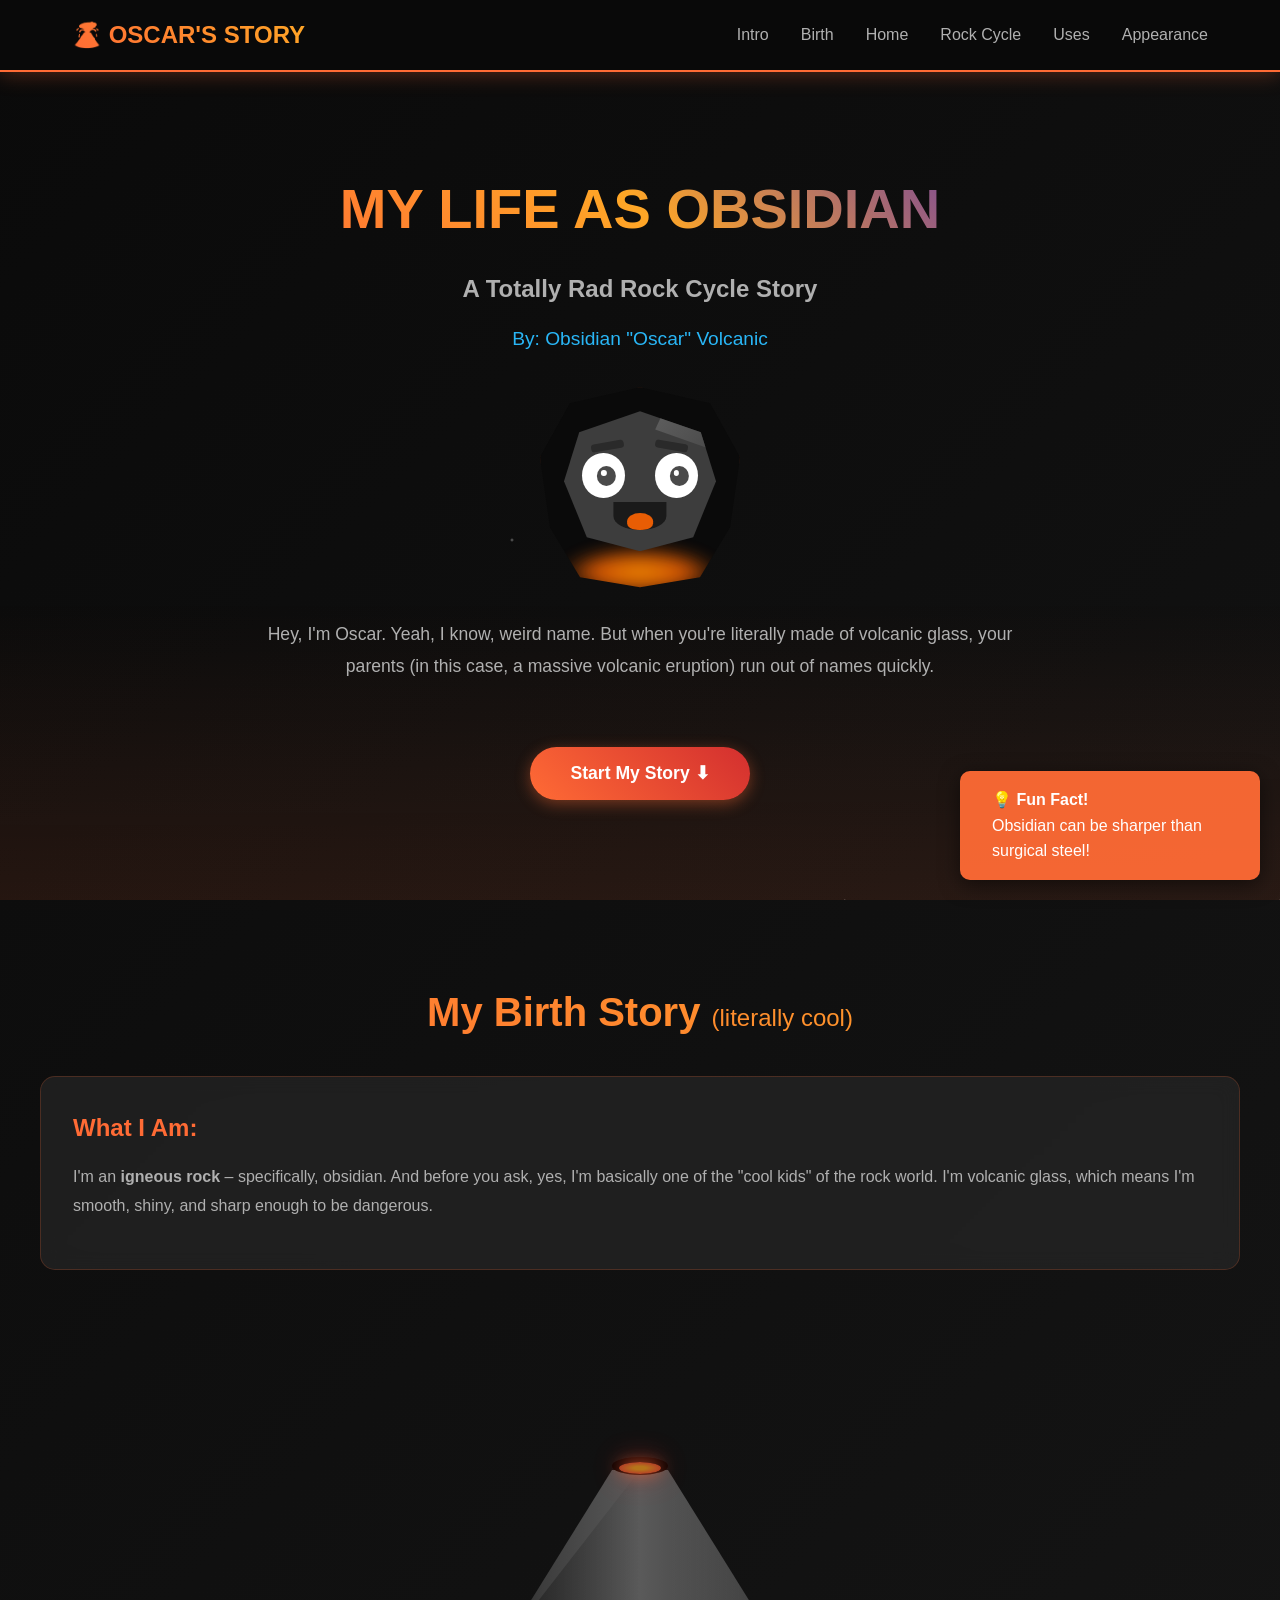
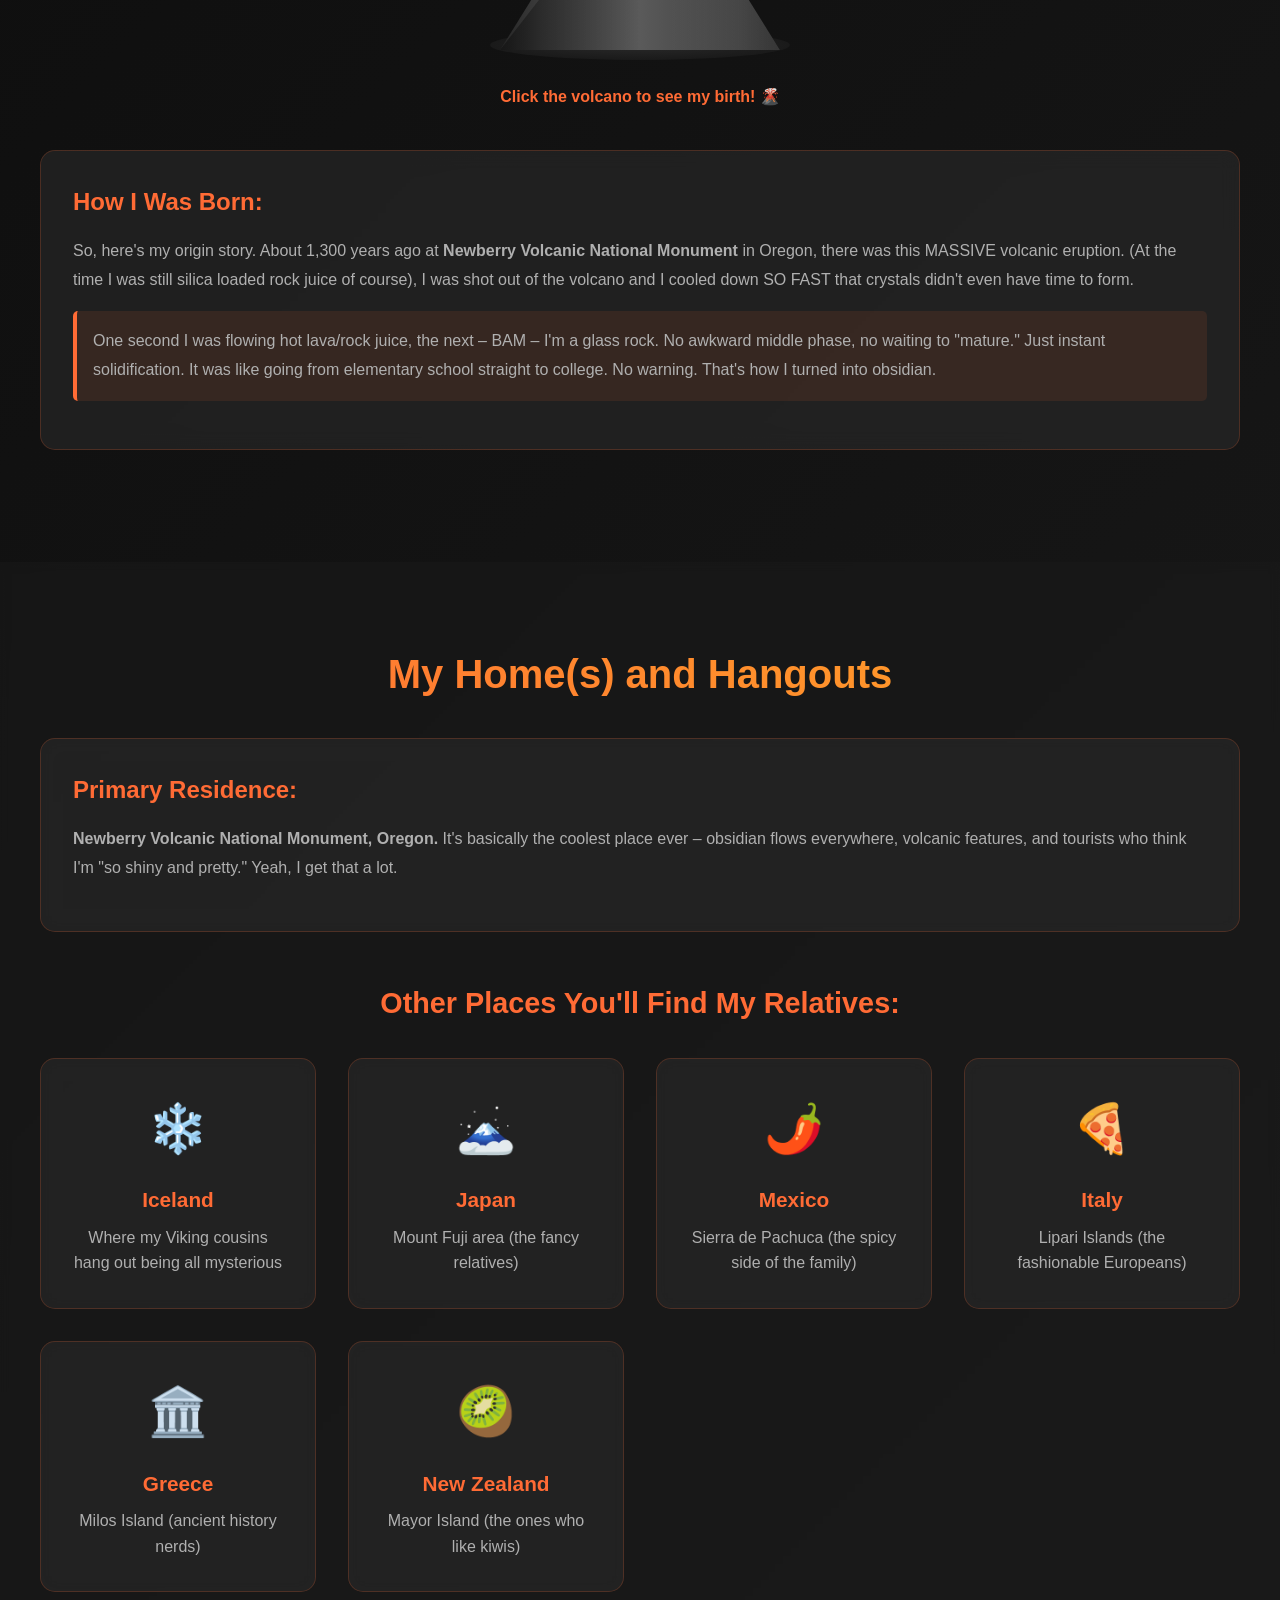
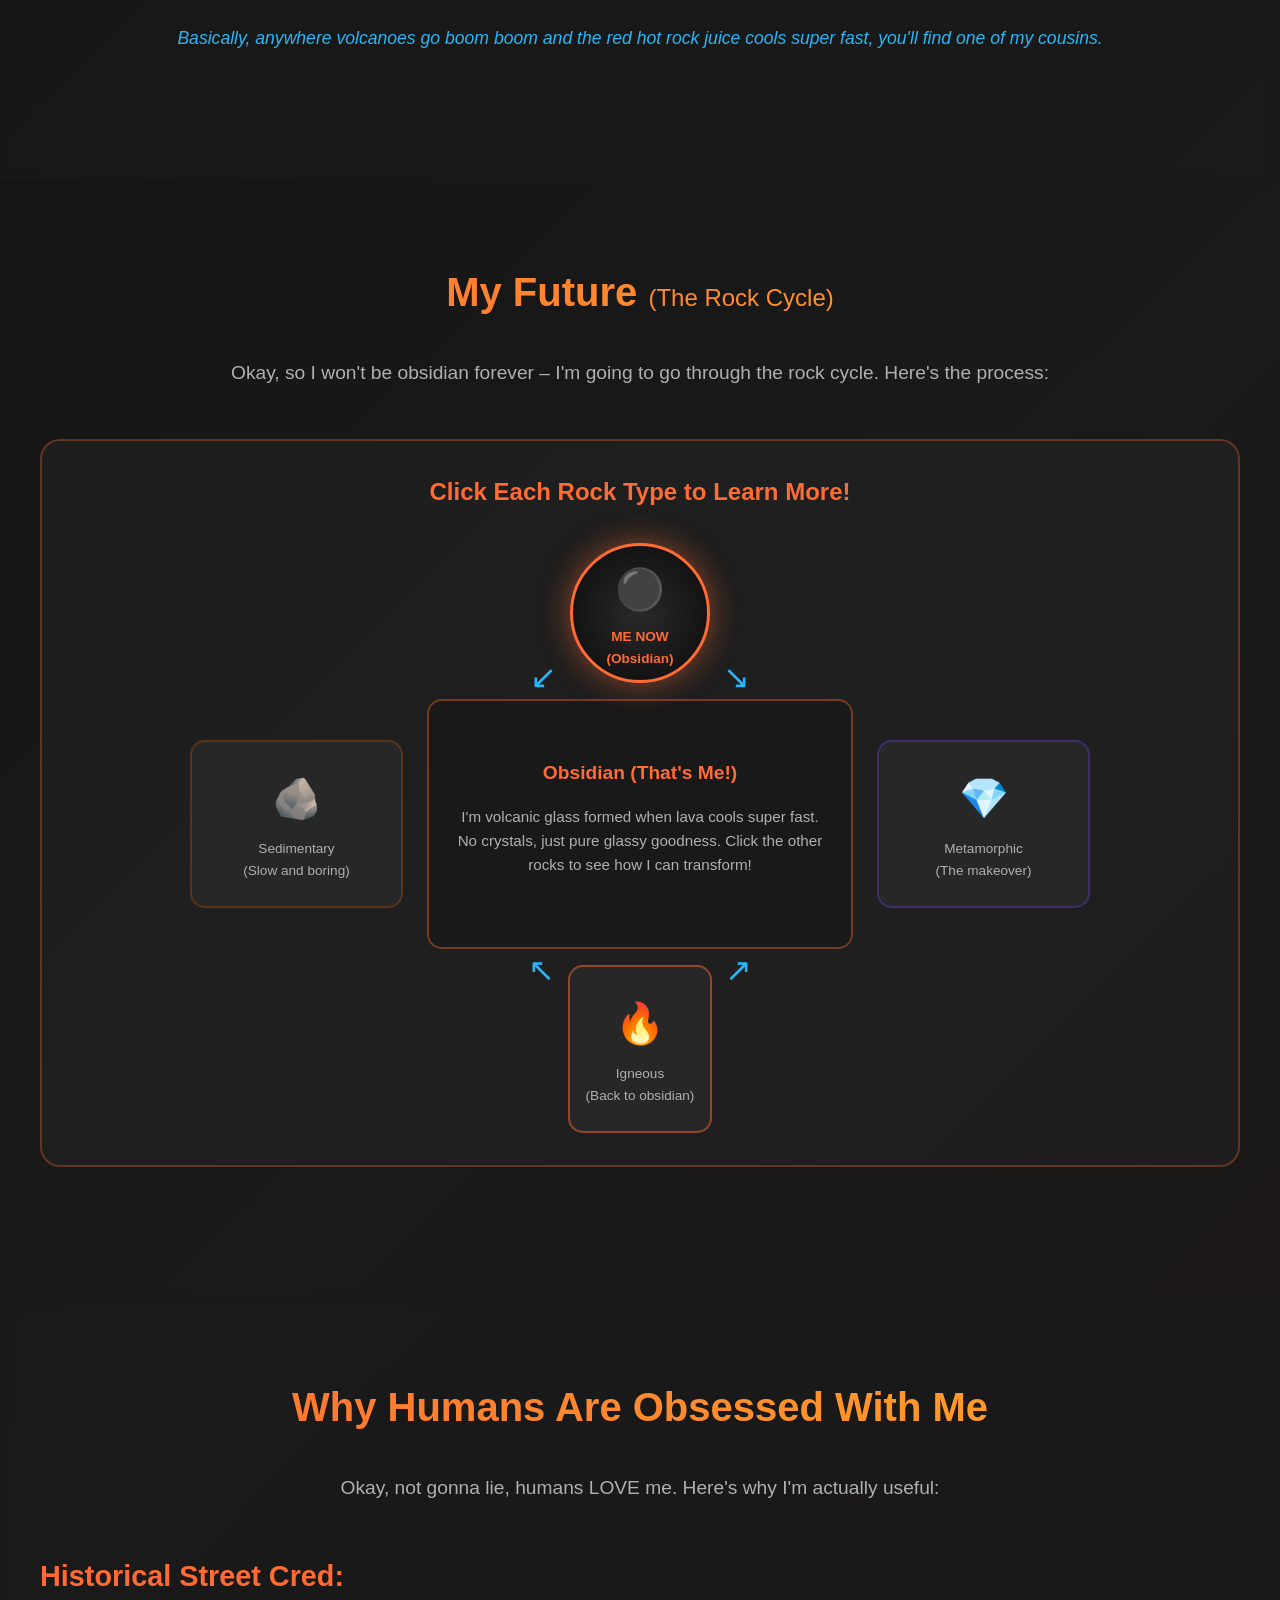
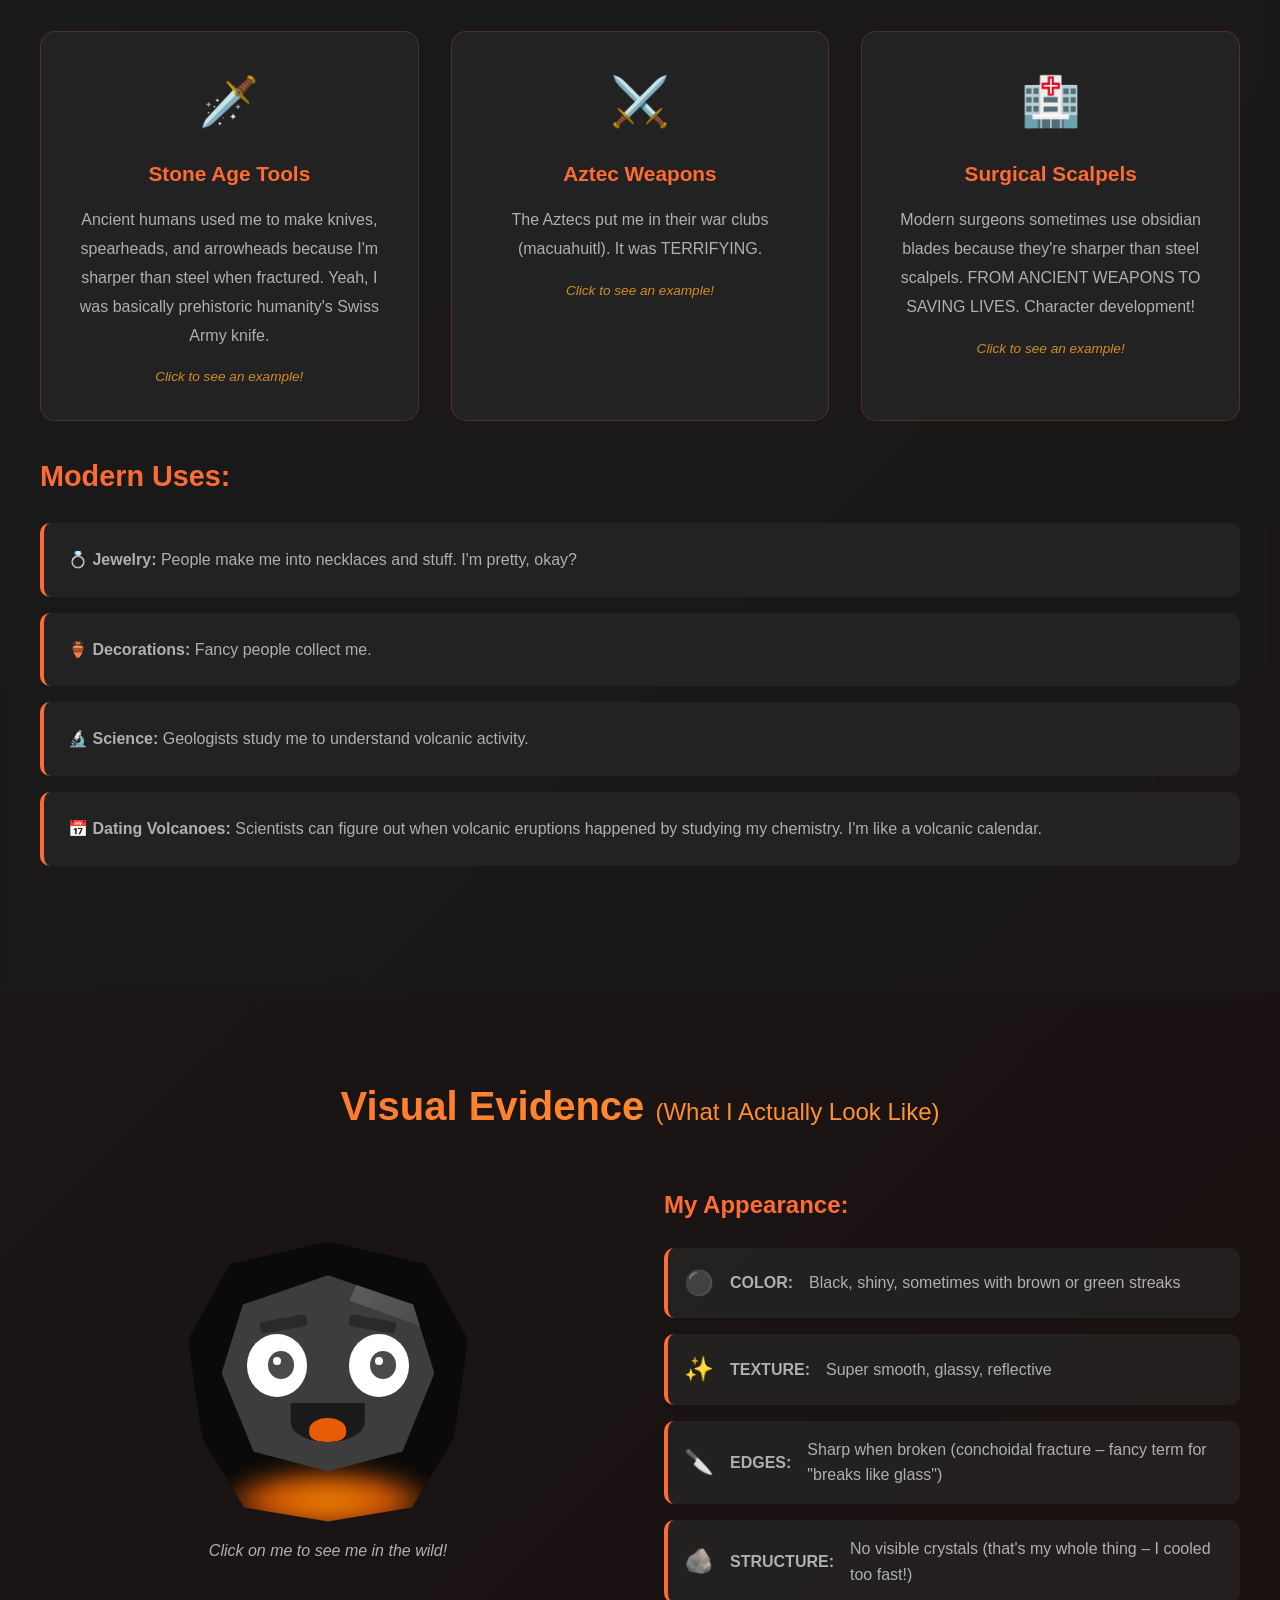
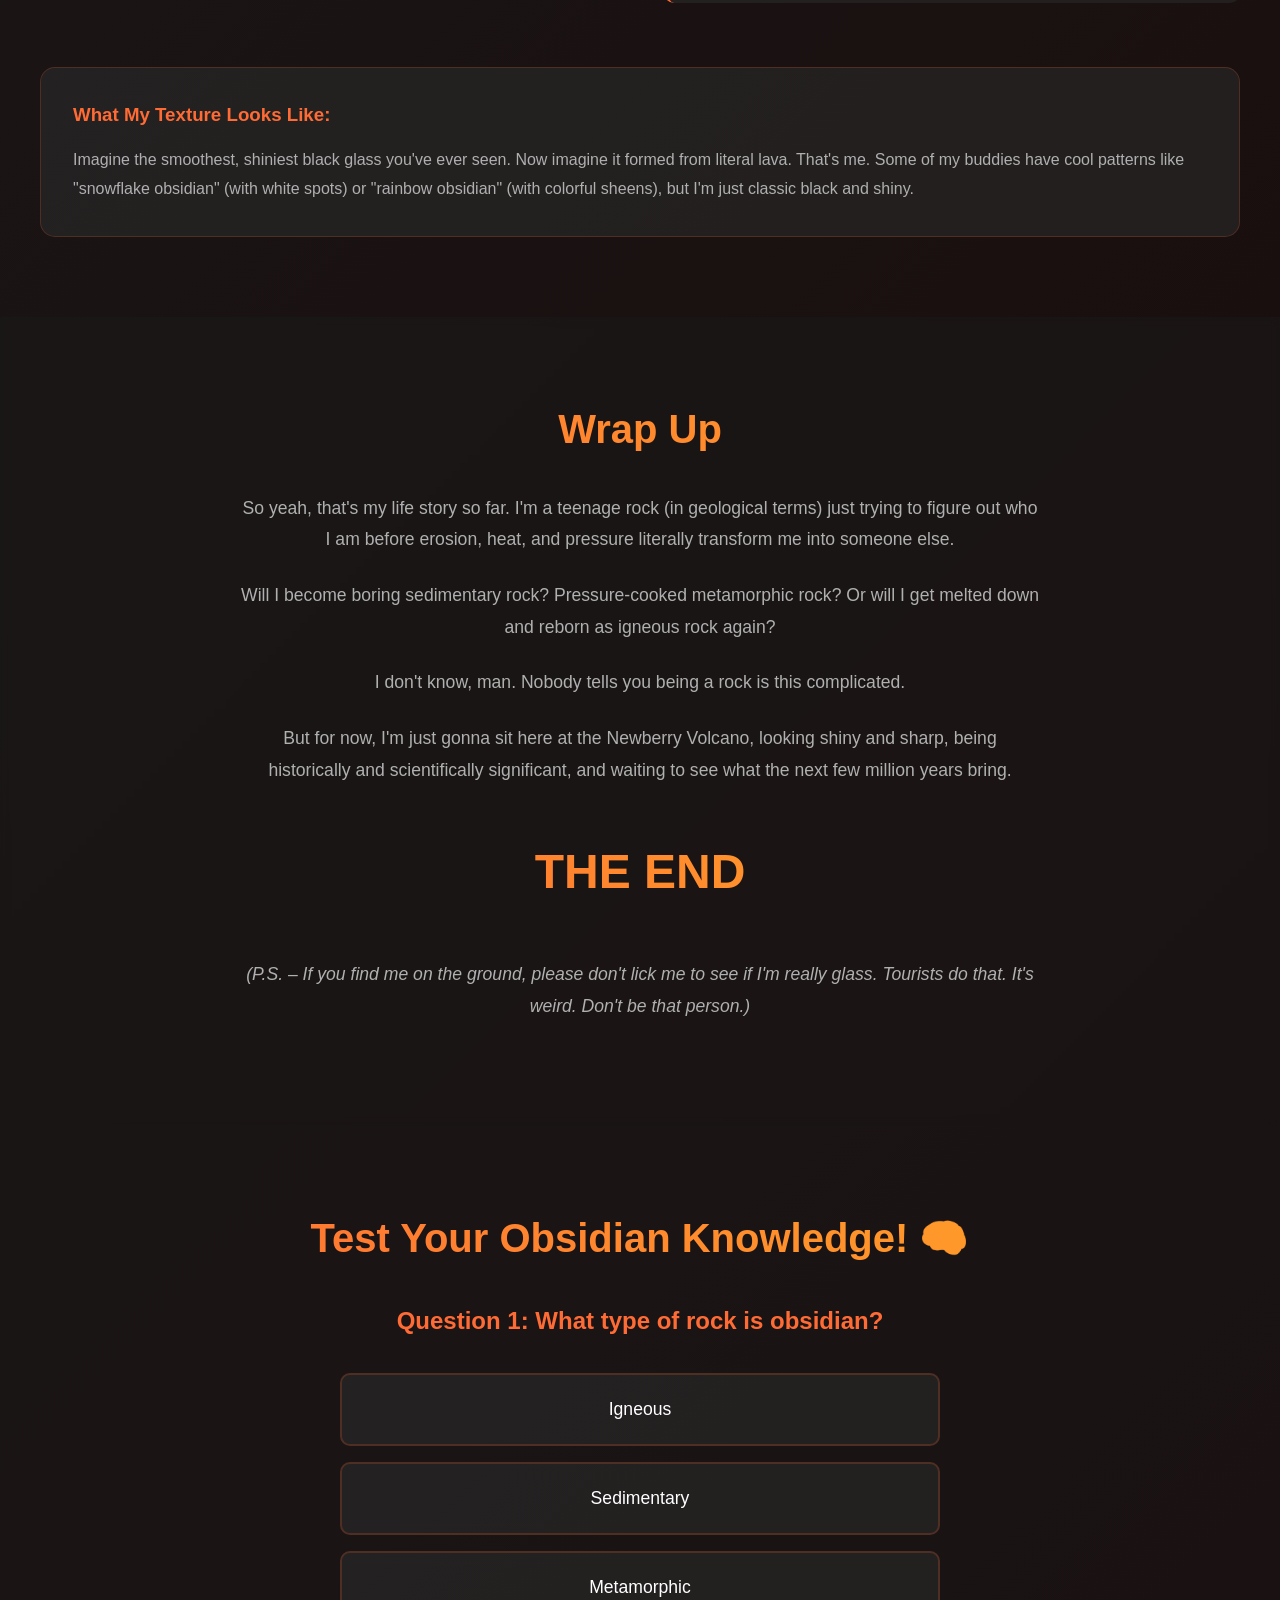
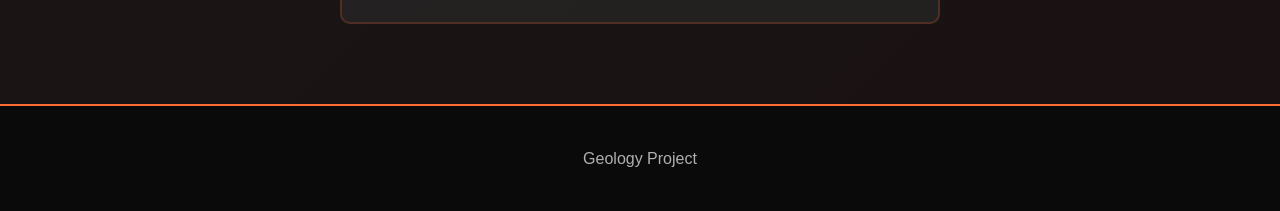
==== index.html @ c057cd65 "changing file name" ====
<!DOCTYPE html>
<html lang="en">
<head>
    <meta charset="UTF-8">
    <meta name="viewport" content="width=device-width, initial-scale=1.0">
    <title>Oscar's Rock Cycle Biography - Interactive Story</title>
    <link rel="stylesheet" href="obsidian-style.css">
</head>
<body>
    <div class="stars"></div>
    <div class="volcano-bg"></div>

    <!-- Navigation -->
    <nav class="navbar">
        <div class="nav-content">
            <h1 class="nav-logo">🌋 OSCAR'S STORY</h1>
            <div class="nav-links">
                <a href="#intro">Intro</a>
                <a href="#birth">Birth</a>
                <a href="#home">Home</a>
                <a href="#cycle">Rock Cycle</a>
                <a href="#uses">Uses</a>
                <a href="#appearance">Appearance</a>
            </div>
        </div>
    </nav>

    <!-- Hero Section -->
    <section id="intro" class="hero">
        <div class="hero-content">
            <h1 class="glitch" data-text="MY LIFE AS OBSIDIAN">MY LIFE AS OBSIDIAN</h1>
            <h2 class="subtitle">A Totally Rad Rock Cycle Story</h2>
            <p class="hero-intro">By: Obsidian "Oscar" Volcanic</p>
            <div class="obsidian-rock" id="mainRock">
                <div class="oscar-inner-face">
                    <div class="oscar-shine"></div>
                    <div class="oscar-eyebrow oscar-eyebrow-left"></div>
                    <div class="oscar-eyebrow oscar-eyebrow-right"></div>
                    <div class="oscar-eye oscar-eye-left">
                        <div class="oscar-pupil"></div>
                    </div>
                    <div class="oscar-eye oscar-eye-right">
                        <div class="oscar-pupil"></div>
                    </div>
                    <div class="oscar-mouth">
                        <div class="oscar-tongue"></div>
                    </div>
                </div>
                <div class="oscar-lava-glow"></div>
            </div>
            <p class="hero-text">
                Hey, I'm Oscar. Yeah, I know, weird name. But when you're literally made of volcanic glass,
                your parents (in this case, a massive volcanic eruption) run out of names quickly.
            </p>
            <button class="cta-button" onclick="scrollToSection('birth')">Start My Story ⬇</button>
        </div>
    </section>

    <!-- Chapter 1: Birth Story -->
    <section id="birth" class="chapter">
        <div class="container">
            <h2 class="chapter-title">My Birth Story <span class="subtitle-text">(literally cool)</span></h2>

            <div class="info-card">
                <h3>What I Am:</h3>
                <p>I'm an <strong>igneous rock</strong> – specifically, obsidian. And before you ask, yes, I'm basically one of the "cool kids" of the rock world. I'm volcanic glass, which means I'm smooth, shiny, and sharp enough to be dangerous.</p>
            </div>

            <div class="birth-animation">
                <div class="volcano-animation" id="volcanoAnim">
                    <div class="mountain"></div>
                    <div class="crater"></div>
                    <div class="lava-chamber"></div>
                    <div class="lava-fountain"></div>
                    <div class="lava-flow-left"></div>
                    <div class="lava-flow-center"></div>
                    <div class="lava-flow-right"></div>
                    <div class="smoke smoke-1"></div>
                    <div class="smoke smoke-2"></div>
                    <div class="smoke smoke-3"></div>
                    <div class="explosion-particle particle-1"></div>
                    <div class="explosion-particle particle-2"></div>
                    <div class="explosion-particle particle-3"></div>
                    <div class="explosion-particle particle-4"></div>
                    <div class="explosion-particle particle-5"></div>
                    <div class="explosion-particle particle-6"></div>
                    <div class="explosion-particle particle-7"></div>
                    <div class="explosion-particle particle-8"></div>
                    <div class="eruption-text">Click the volcano to see my birth! 🌋</div>
                </div>
            </div>

            <div class="info-card">
                <h3>How I Was Born:</h3>
                <p>So, here's my origin story. About 1,300 years ago at <strong>Newberry Volcanic National Monument</strong> in Oregon, there was this MASSIVE volcanic eruption. (At the time I was still silica loaded rock juice of course), I was shot out of the volcano and I cooled down SO FAST that crystals didn't even have time to form.</p>
                <p class="highlight-text">One second I was flowing hot lava/rock juice, the next – BAM – I'm a glass rock. No awkward middle phase, no waiting to "mature." Just instant solidification. It was like going from elementary school straight to college. No warning. That's how I turned into obsidian.</p>
            </div>
        </div>
    </section>

    <!-- Chapter 2: Home -->
    <section id="home" class="chapter dark-section">
        <div class="container">
            <h2 class="chapter-title">My Home(s) and Hangouts</h2>

            <div class="info-card">
                <h3>Primary Residence:</h3>
                <p><strong>Newberry Volcanic National Monument, Oregon.</strong> It's basically the coolest place ever – obsidian flows everywhere, volcanic features, and tourists who think I'm "so shiny and pretty." Yeah, I get that a lot.</p>
            </div>

            <div class="world-map">
                <h3>Other Places You'll Find My Relatives:</h3>
                <div class="locations-grid">
                    <div class="location-card" data-location="iceland">
                        <div class="location-icon">❄️</div>
                        <h4>Iceland</h4>
                        <p>Where my Viking cousins hang out being all mysterious</p>
                    </div>
                    <div class="location-card" data-location="japan">
                        <div class="location-icon">🗻</div>
                        <h4>Japan</h4>
                        <p>Mount Fuji area (the fancy relatives)</p>
                    </div>
                    <div class="location-card" data-location="mexico">
                        <div class="location-icon">🌶️</div>
                        <h4>Mexico</h4>
                        <p>Sierra de Pachuca (the spicy side of the family)</p>
                    </div>
                    <div class="location-card" data-location="italy">
                        <div class="location-icon">🍕</div>
                        <h4>Italy</h4>
                        <p>Lipari Islands (the fashionable Europeans)</p>
                    </div>
                    <div class="location-card" data-location="greece">
                        <div class="location-icon">🏛️</div>
                        <h4>Greece</h4>
                        <p>Milos Island (ancient history nerds)</p>
                    </div>
                    <div class="location-card" data-location="newzealand">
                        <div class="location-icon">🥝</div>
                        <h4>New Zealand</h4>
                        <p>Mayor Island (the ones who like kiwis)</p>
                    </div>
                </div>
                <p class="fun-fact">Basically, anywhere volcanoes go boom boom and the red hot rock juice cools super fast, you'll find one of my cousins.</p>
            </div>
        </div>
    </section>

    <!-- Chapter 3: Rock Cycle -->
    <section id="cycle" class="chapter">
        <div class="container">
            <h2 class="chapter-title">My Future <span class="subtitle-text">(The Rock Cycle)</span></h2>

            <p class="intro-text">Okay, so I won't be obsidian forever – I'm going to go through the rock cycle. Here's the process:</p>

            <div class="rock-cycle-diagram">
                <h3>Click Each Rock Type to Learn More!</h3>

                <!-- New Cross Layout -->
                <div class="cycle-cross-layout">
                    <!-- Top: Obsidian (Me) -->
                    <div class="cycle-top">
                        <div class="current-rock" data-type="obsidian">
                            <div class="rock-icon obsidian-icon">⚫</div>
                            <p>ME NOW<br/>(Obsidian)</p>
                        </div>
                        <div class="arrow arrow-down-left">↙</div>
                        <div class="arrow arrow-down-right">↘</div>
                    </div>

                    <!-- Middle Row: Sedimentary - Details - Metamorphic -->
                    <div class="cycle-middle">
                        <!-- Left: Sedimentary -->
                        <div class="rock-type sedimentary" data-type="sedimentary">
                            <div class="rock-icon">🪨</div>
                            <p>Sedimentary<br/>(Slow and boring)</p>
                        </div>

                        <!-- Center: Details Display -->
                        <div class="cycle-details-center">
                            <div class="detail-content" id="detail-obsidian">
                                <h4>Obsidian (That's Me!)</h4>
                                <p>I'm volcanic glass formed when lava cools super fast. No crystals, just pure glassy goodness. Click the other rocks to see how I can transform!</p>
                            </div>
                            <div class="detail-content" id="detail-sedimentary" style="display: none;">
                                <h4>Sedimentary Rock (slow and boring)</h4>
                                <p>Over millions of years, I get weathered and eroded by wind, rain, and ice. Little pieces of me weather off, get eroded into rivers, transported to the ocean, and buried under layers of sediment.</p>
                                <p>All that pressure compacts me into <strong>shale or sandstone</strong>. It's like going from a cool person with sunglasses to a boring cow who eats grass.</p>
                                <p class="timeline"><strong>Timeline:</strong> Several million years.</p>
                            </div>
                            <div class="detail-content" id="detail-metamorphic" style="display: none;">
                                <h4>Metamorphic Rock (The Makeover)</h4>
                                <p>If I get buried deep underground, all that heat and pressure transforms me into <strong>metamorphic rock</strong> like quartzite or schist – rocks that have been "cooked" but not melted.</p>
                                <p>Getting crushed and burned for millions of years isn't so bad.</p>
                                <p class="timeline"><strong>Timeline:</strong> 1-2 million years.</p>
                            </div>
                            <div class="detail-content" id="detail-igneous" style="display: none;">
                                <h4>Igneous Rock (The Reunion Tour)</h4>
                                <p>THIS is the dream! If I get buried deep enough to melt again, I become magma! Then if that magma erupts, I become a NEW igneous rock.</p>
                                <p>Maybe I'll be obsidian again, or grow some crystals and become granite or basalt. It's like getting a do-over!</p>
                                <p class="timeline"><strong>Timeline:</strong> Tens of millions of years.</p>
                            </div>
                        </div>

                        <!-- Right: Metamorphic -->
                        <div class="rock-type metamorphic" data-type="metamorphic">
                            <div class="rock-icon">💎</div>
                            <p>Metamorphic<br/>(The makeover)</p>
                        </div>
                    </div>

                    <!-- Bottom: Igneous -->
                    <div class="cycle-bottom">
                        <div class="arrow arrow-up-left">↖</div>
                        <div class="arrow arrow-up-right">↗</div>
                        <div class="rock-type igneous" data-type="igneous">
                            <div class="rock-icon">🔥</div>
                            <p>Igneous<br/>(Back to obsidian)</p>
                        </div>
                    </div>
                </div>
            </div>
        </div>
    </section>

    <!-- Chapter 4: Uses -->
    <section id="uses" class="chapter dark-section">
        <div class="container">
            <h2 class="chapter-title">Why Humans Are Obsessed With Me</h2>

            <p class="intro-text">Okay, not gonna lie, humans LOVE me. Here's why I'm actually useful:</p>

            <div class="uses-section">
                <h3>Historical Street Cred:</h3>
                <div class="uses-grid">
                    <div class="use-card clickable" id="stoneAgeCard">
                        <div class="use-icon">🗡️</div>
                        <h4>Stone Age Tools</h4>
                        <p>Ancient humans used me to make knives, spearheads, and arrowheads because I'm sharper than steel when fractured. Yeah, I was basically prehistoric humanity's Swiss Army knife.</p>
                        <span class="click-hint">Click to see an example!</span>
                    </div>
                    <div class="use-card clickable" id="aztecCard">
                        <div class="use-icon">⚔️</div>
                        <h4>Aztec Weapons</h4>
                        <p>The Aztecs put me in their war clubs (macuahuitl). It was TERRIFYING.</p>
                        <span class="click-hint">Click to see an example!</span>
                    </div>
                    <div class="use-card clickable" id="surgicalCard">
                        <div class="use-icon">🏥</div>
                        <h4>Surgical Scalpels</h4>
                        <p>Modern surgeons sometimes use obsidian blades because they're sharper than steel scalpels. FROM ANCIENT WEAPONS TO SAVING LIVES. Character development!</p>
                        <span class="click-hint">Click to see an example!</span>
                    </div>
                </div>

                <h3>Modern Uses:</h3>
                <div class="modern-uses">
                    <div class="modern-use-item">💍 <strong>Jewelry:</strong> People make me into necklaces and stuff. I'm pretty, okay?</div>
                    <div class="modern-use-item">🏺 <strong>Decorations:</strong> Fancy people collect me.</div>
                    <div class="modern-use-item">🔬 <strong>Science:</strong> Geologists study me to understand volcanic activity.</div>
                    <div class="modern-use-item">📅 <strong>Dating Volcanoes:</strong> Scientists can figure out when volcanic eruptions happened by studying my chemistry. I'm like a volcanic calendar.</div>
                </div>
            </div>
        </div>
    </section>

    <!-- Chapter 5: Appearance -->
    <section id="appearance" class="chapter">
        <div class="container">
            <h2 class="chapter-title">Visual Evidence <span class="subtitle-text">(What I Actually Look Like)</span></h2>

            <div class="appearance-showcase">
                <div class="obsidian-display">
                    <div class="obsidian-sample" id="obsidianSample">
                        <div class="oscar-inner-face">
                            <div class="oscar-shine"></div>
                            <div class="oscar-eyebrow oscar-eyebrow-left"></div>
                            <div class="oscar-eyebrow oscar-eyebrow-right"></div>
                            <div class="oscar-eye oscar-eye-left">
                                <div class="oscar-pupil"></div>
                            </div>
                            <div class="oscar-eye oscar-eye-right">
                                <div class="oscar-pupil"></div>
                            </div>
                            <div class="oscar-mouth">
                                <div class="oscar-tongue"></div>
                            </div>
                        </div>
                        <div class="oscar-lava-glow"></div>
                    </div>
                    <p class="sample-label">Click on me to see me in the wild!</p>
                </div>

                <div class="properties-list">
                    <h3>My Appearance:</h3>
                    <div class="property-item">
                        <span class="property-icon">⚫</span>
                        <strong>COLOR:</strong> Black, shiny, sometimes with brown or green streaks
                    </div>
                    <div class="property-item">
                        <span class="property-icon">✨</span>
                        <strong>TEXTURE:</strong> Super smooth, glassy, reflective
                    </div>
                    <div class="property-item">
                        <span class="property-icon">🔪</span>
                        <strong>EDGES:</strong> Sharp when broken (conchoidal fracture – fancy term for "breaks like glass")
                    </div>
                    <div class="property-item">
                        <span class="property-icon">🪨</span>
                        <strong>STRUCTURE:</strong> No visible crystals (that's my whole thing – I cooled too fast!)
                    </div>
                </div>
            </div>

            <div class="texture-description">
                <h3>What My Texture Looks Like:</h3>
                <p>Imagine the smoothest, shiniest black glass you've ever seen. Now imagine it formed from literal lava. That's me. Some of my buddies have cool patterns like "snowflake obsidian" (with white spots) or "rainbow obsidian" (with colorful sheens), but I'm just classic black and shiny.</p>
            </div>
        </div>
    </section>

    <!-- Epilogue -->
    <section class="epilogue dark-section">
        <div class="container">
            <h2 class="chapter-title">Wrap Up</h2>

            <div class="epilogue-content">
                <p>So yeah, that's my life story so far. I'm a teenage rock (in geological terms) just trying to figure out who I am before erosion, heat, and pressure literally transform me into someone else.</p>

                <p>Will I become boring sedimentary rock? Pressure-cooked metamorphic rock? Or will I get melted down and reborn as igneous rock again?</p>

                <p>I don't know, man. Nobody tells you being a rock is this complicated.</p>

                <p>But for now, I'm just gonna sit here at the Newberry Volcano, looking shiny and sharp, being historically and scientifically significant, and waiting to see what the next few million years bring.</p>

          

                <div class="the-end">THE END</div>

                <p class="ps">(P.S. – If you find me on the ground, please don't lick me to see if I'm really glass. Tourists do that. It's weird. Don't be that person.)</p>
            </div>
        </div>
    </section>

    <!-- Fun Quiz Section -->
    <section class="quiz-section">
        <div class="container">
            <h2 class="chapter-title">Test Your Obsidian Knowledge! 🧠</h2>
            <div id="quiz">
                <div class="quiz-question active" data-question="1">
                    <h3>Question 1: What type of rock is obsidian?</h3>
                    <div class="quiz-options">
                        <button class="quiz-option" data-correct="true">Igneous</button>
                        <button class="quiz-option" data-correct="false">Sedimentary</button>
                        <button class="quiz-option" data-correct="false">Metamorphic</button>
                    </div>
                </div>
                <div class="quiz-question" data-question="2">
                    <h3>Question 2: Where was Oscar born?</h3>
                    <div class="quiz-options">
                        <button class="quiz-option" data-correct="false">Mount Fuji, Japan</button>
                        <button class="quiz-option" data-correct="false">Iceland</button>
                        <button class="quiz-option" data-correct="true">Newberry Volcanic National Monument, Oregon</button>
                    </div>
                </div>
                <div class="quiz-question" data-question="3">
                    <h3>Question 3: What makes obsidian special?</h3>
                    <div class="quiz-options">
                        <button class="quiz-option" data-correct="false">It has large crystals</button>
                        <button class="quiz-option" data-correct="true">It's volcanic glass with no crystals</button>
                        <button class="quiz-option" data-correct="false">It's made of compressed layers</button>
                    </div>
                </div>
                <div class="quiz-question" data-question="4">
                    <h3>Question 4: What did the Aztecs use obsidian for?</h3>
                    <div class="quiz-options">
                        <button class="quiz-option" data-correct="false">Building pyramids</button>
                        <button class="quiz-option" data-correct="false">Jewelry only</button>
                        <button class="quiz-option" data-correct="true">War clubs </button>
                    </div>
                </div>
                <div class="quiz-question" data-question="5">
                    <h3>Question 5: Why doesn't obsidian have crystals?</h3>
                    <div class="quiz-options">
                        <button class="quiz-option" data-correct="true">It cooled too fast for crystals to form</button>
                        <button class="quiz-option" data-correct="false">It's too old</button>
                        <button class="quiz-option" data-correct="false">Crystals dissolved over time</button>
                    </div>
                </div>
                <div class="quiz-question" data-question="6">
                    <h3>Question 6: True or False - Obsidian can be green.</h3>
                    <div class="quiz-options">
                        <button class="quiz-option" data-correct="true">True</button>
                        <button class="quiz-option" data-correct="false">False</button>
                    </div>
                </div>
                <div class="quiz-results" style="display: none;">
                    <h3>Great job! You know your obsidian facts! 🎉</h3>
                    <button class="cta-button" onclick="resetQuiz()">Take Quiz Again</button>
                </div>
            </div>
        </div>
    </section>

    <!-- Image Modal -->
    <div class="image-modal" id="imageModal">
        <div class="modal-content">
            <span class="modal-close" id="modalClose">&times;</span>
            <img src="" alt="" class="modal-image" id="modalImage">
            <p class="modal-caption" id="modalCaption"></p>
        </div>
    </div>

    <!-- Gallery Modal -->
    <div class="image-modal" id="galleryModal">
        <div class="gallery-content">
            <span class="modal-close" id="galleryClose">&times;</span>
            <h3 class="gallery-title">Oscar in the Wild!</h3>
            <div class="gallery-single">
                <img src="obsidian1.jpg" alt="Obsidian in nature">
            </div>
            <p class="gallery-caption">Real obsidian at Newberry Volcanic National Monument!</p>
        </div>
    </div>

    <footer>
        <p>Geology Project</p>
        <p> </p>
    </footer>

    <script src="obsidian-script.js"></script>
</body>
</html>
---- obsidian-style.css ----
/* Reset and Base Styles */
* {
    margin: 0;
    padding: 0;
    box-sizing: border-box;
}

:root {
    --obsidian-black: #0a0a0a;
    --obsidian-dark: #1a1a1a;
    --obsidian-shine: #2a2a2a;
    --lava-orange: #ff6b35;
    --lava-red: #d32f2f;
    --lava-yellow: #ffa726;
    --volcanic-purple: #5e35b1;
    --highlight-blue: #29b6f6;
    --text-white: #ffffff;
    --text-gray: #b0b0b0;
}

body {
    font-family: 'Segoe UI', Tahoma, Geneva, Verdana, sans-serif;
    background: linear-gradient(135deg, var(--obsidian-black) 0%, var(--obsidian-dark) 50%, #1a0a0a 100%);
    color: var(--text-white);
    line-height: 1.6;
    overflow-x: hidden;
    position: relative;
}

/* Animated Background Stars */
.stars {
    position: fixed;
    top: 0;
    left: 0;
    width: 100%;
    height: 100%;
    pointer-events: none;
    background-image:
        radial-gradient(2px 2px at 20% 30%, white, transparent),
        radial-gradient(2px 2px at 60% 70%, white, transparent),
        radial-gradient(1px 1px at 50% 50%, white, transparent),
        radial-gradient(1px 1px at 80% 10%, white, transparent),
        radial-gradient(2px 2px at 90% 60%, white, transparent),
        radial-gradient(1px 1px at 33% 50%, white, transparent);
    background-size: 200% 200%;
    animation: twinkle 10s ease-in-out infinite;
    opacity: 0.4;
    z-index: 0;
}

@keyframes twinkle {
    0%, 100% { opacity: 0.3; }
    50% { opacity: 0.6; }
}

.volcano-bg {
    position: fixed;
    bottom: 0;
    left: 0;
    width: 100%;
    height: 300px;
    background: linear-gradient(to top, rgba(255, 107, 53, 0.1), transparent);
    pointer-events: none;
    z-index: 0;
}

/* Navigation */
.navbar {
    position: fixed;
    top: 0;
    width: 100%;
    background: rgba(10, 10, 10, 0.95);
    backdrop-filter: blur(10px);
    padding: 1rem 0;
    z-index: 1000;
    box-shadow: 0 2px 20px rgba(255, 107, 53, 0.3);
    border-bottom: 2px solid var(--lava-orange);
}

.nav-content {
    max-width: 1200px;
    margin: 0 auto;
    padding: 0 2rem;
    display: flex;
    justify-content: space-between;
    align-items: center;
}

.nav-logo {
    font-size: 1.5rem;
    font-weight: bold;
    background: linear-gradient(45deg, var(--lava-orange), var(--lava-yellow));
    -webkit-background-clip: text;
    -webkit-text-fill-color: transparent;
    background-clip: text;
}

.nav-links {
    display: flex;
    gap: 2rem;
}

.nav-links a {
    color: var(--text-gray);
    text-decoration: none;
    font-weight: 500;
    transition: all 0.3s ease;
    position: relative;
}

.nav-links a:hover {
    color: var(--lava-orange);
    transform: translateY(-2px);
}

.nav-links a::after {
    content: '';
    position: absolute;
    bottom: -5px;
    left: 0;
    width: 0;
    height: 2px;
    background: var(--lava-orange);
    transition: width 0.3s ease;
}

.nav-links a:hover::after {
    width: 100%;
}

/* Hero Section */
.hero {
    min-height: 100vh;
    display: flex;
    align-items: center;
    justify-content: center;
    text-align: center;
    padding: 6rem 2rem 2rem;
    position: relative;
    z-index: 1;
}

.hero-content {
    max-width: 800px;
}

.glitch {
    font-size: 3.5rem;
    font-weight: bold;
    text-transform: uppercase;
    position: relative;
    background: linear-gradient(45deg, var(--lava-orange), var(--lava-yellow), var(--volcanic-purple));
    -webkit-background-clip: text;
    -webkit-text-fill-color: transparent;
    background-clip: text;
    animation: glowPulse 2s ease-in-out infinite;
}

@keyframes glowPulse {
    0%, 100% { filter: drop-shadow(0 0 10px rgba(255, 107, 53, 0.5)); }
    50% { filter: drop-shadow(0 0 20px rgba(255, 107, 53, 0.8)); }
}

.subtitle {
    font-size: 1.5rem;
    color: var(--text-gray);
    margin: 1rem 0;
}

.hero-intro {
    font-size: 1.2rem;
    color: var(--highlight-blue);
    margin: 1rem 0 2rem;
}

.hero-text {
    font-size: 1.1rem;
    color: var(--text-gray);
    margin: 2rem 0;
    line-height: 1.8;
}

/* Oscar - The Obsidian Character */
.obsidian-rock {
    width: 200px;
    height: 200px;
    margin: 2rem auto;
    background: #0a0a0a;
    clip-path: polygon(
        50% 0%,
        85% 8%,
        100% 35%,
        95% 70%,
        80% 95%,
        50% 100%,
        20% 95%,
        5% 70%,
        0% 35%,
        15% 8%
    );
    box-shadow:
        0 0 40px rgba(255, 107, 53, 0.4),
        0 10px 30px rgba(0, 0, 0, 0.8);
    animation: float 3s ease-in-out infinite;
    position: relative;
    overflow: visible;
}

/* Inner gray face area */
.oscar-inner-face {
    position: absolute;
    top: 12%;
    left: 12%;
    width: 76%;
    height: 70%;
    background: #3d3d3d;
    clip-path: polygon(
        50% 0%,
        90% 15%,
        100% 50%,
        85% 90%,
        50% 100%,
        15% 90%,
        0% 50%,
        10% 15%
    );
}

/* Gray shine/highlight at top */
.oscar-shine {
    position: absolute;
    top: -8%;
    right: -5%;
    width: 45%;
    height: 35%;
    background: linear-gradient(135deg, #6a6a6a, #4a4a4a);
    clip-path: polygon(
        20% 0%,
        100% 20%,
        80% 100%,
        0% 60%
    );
    opacity: 0.8;
}

/* Eyebrows */
.oscar-eyebrow {
    position: absolute;
    width: 22%;
    height: 6%;
    background: #2a2a2a;
    border-radius: 3px;
}

.oscar-eyebrow-left {
    top: 22%;
    left: 18%;
    transform: rotate(-10deg);
}

.oscar-eyebrow-right {
    top: 22%;
    right: 18%;
    transform: rotate(10deg);
}

/* Eyes */
.oscar-eye {
    position: absolute;
    width: 28%;
    height: 32%;
    background: #ffffff;
    border-radius: 50%;
    top: 30%;
    display: flex;
    align-items: center;
    justify-content: center;
}

.oscar-eye-left {
    left: 12%;
}

.oscar-eye-right {
    right: 12%;
}

/* Pupils */
.oscar-pupil {
    width: 45%;
    height: 45%;
    background: #4a4a4a;
    border-radius: 50%;
    position: relative;
    transform: translate(15%, 0);
}

.oscar-pupil::after {
    content: '';
    position: absolute;
    top: 20%;
    left: 20%;
    width: 30%;
    height: 30%;
    background: white;
    border-radius: 50%;
}

/* Mouth */
.oscar-mouth {
    position: absolute;
    bottom: 15%;
    left: 50%;
    transform: translateX(-50%);
    width: 35%;
    height: 20%;
    background: #1a1a1a;
    border-radius: 0 0 50% 50%;
    overflow: hidden;
}

/* Tongue */
.oscar-tongue {
    position: absolute;
    bottom: 0;
    left: 50%;
    transform: translateX(-50%);
    width: 50%;
    height: 60%;
    background: #e85d04;
    border-radius: 50% 50% 40% 40%;
}

/* Lava glow at bottom */
.oscar-lava-glow {
    position: absolute;
    bottom: -5%;
    left: 10%;
    width: 80%;
    height: 25%;
    background: radial-gradient(ellipse at center, #ff9500 0%, #e85d04 40%, transparent 70%);
    filter: blur(8px);
    opacity: 0.9;
    z-index: -1;
}

/* Pupils follow mouse via JavaScript */
.oscar-pupil {
    transition: transform 0.1s ease-out;
}

@keyframes float {
    0%, 100% { transform: translateY(0px) rotate(0deg); }
    50% { transform: translateY(-15px) rotate(3deg); }
}

.cta-button {
    padding: 1rem 2.5rem;
    font-size: 1.1rem;
    font-weight: bold;
    color: var(--text-white);
    background: linear-gradient(45deg, var(--lava-orange), var(--lava-red));
    border: none;
    border-radius: 50px;
    cursor: pointer;
    transition: all 0.3s ease;
    box-shadow: 0 4px 15px rgba(255, 107, 53, 0.4);
    margin-top: 2rem;
}

.cta-button:hover {
    transform: translateY(-3px);
    box-shadow: 0 6px 20px rgba(255, 107, 53, 0.6);
    background: linear-gradient(45deg, var(--lava-red), var(--lava-orange));
}

/* Chapter Sections */
.chapter {
    padding: 5rem 2rem;
    position: relative;
    z-index: 1;
}

.dark-section {
    background: rgba(26, 26, 26, 0.5);
    backdrop-filter: blur(5px);
}

.container {
    max-width: 1200px;
    margin: 0 auto;
}

.chapter-title {
    font-size: 2.5rem;
    margin-bottom: 2rem;
    text-align: center;
    background: linear-gradient(45deg, var(--lava-orange), var(--lava-yellow));
    -webkit-background-clip: text;
    -webkit-text-fill-color: transparent;
    background-clip: text;
}

.subtitle-text {
    font-size: 1.5rem;
    color: var(--text-gray);
    font-weight: normal;
}

.intro-text {
    font-size: 1.2rem;
    text-align: center;
    color: var(--text-gray);
    margin-bottom: 3rem;
    line-height: 1.8;
}

/* Info Cards */
.info-card {
    background: rgba(42, 42, 42, 0.6);
    backdrop-filter: blur(10px);
    padding: 2rem;
    border-radius: 15px;
    margin: 2rem 0;
    border: 1px solid rgba(255, 107, 53, 0.2);
    transition: all 0.3s ease;
}

.info-card:hover {
    transform: translateY(-5px);
    border-color: var(--lava-orange);
    box-shadow: 0 10px 30px rgba(255, 107, 53, 0.3);
}

.info-card h3 {
    color: var(--lava-orange);
    margin-bottom: 1rem;
    font-size: 1.5rem;
}

.info-card p {
    color: var(--text-gray);
    line-height: 1.8;
    margin-bottom: 1rem;
}

.highlight-text {
    background: rgba(255, 107, 53, 0.1);
    padding: 1rem;
    border-left: 4px solid var(--lava-orange);
    border-radius: 5px;
}

/* Volcano Animation */
.birth-animation {
    display: flex;
    justify-content: center;
    margin: 3rem 0;
    padding: 2rem 0;
}

.volcano-animation {
    position: relative;
    width: 350px;
    height: 320px;
    cursor: pointer;
}

/* 3D Cone-shaped Mountain with crater cut into top */
.mountain {
    position: absolute;
    bottom: 20px;
    left: 50%;
    transform: translateX(-50%);
    width: 280px;
    height: 180px;
    background: linear-gradient(
        to right,
        #252525 0%,
        #3d3d3d 15%,
        #4a4a4a 30%,
        #5a5a5a 50%,
        #4a4a4a 70%,
        #3d3d3d 85%,
        #252525 100%
    );
    /* Cone with flat top for crater */
    clip-path: polygon(
        40% 0%,
        60% 0%,
        100% 100%,
        0% 100%
    );
    transition: all 0.3s ease;
    filter: drop-shadow(0 10px 20px rgba(0, 0, 0, 0.6));
}

/* Left shaded side for 3D effect */
.mountain::before {
    content: '';
    position: absolute;
    bottom: 0;
    left: 0;
    width: 50%;
    height: 100%;
    background: linear-gradient(
        to right,
        rgba(0, 0, 0, 0.4) 0%,
        rgba(0, 0, 0, 0.2) 50%,
        transparent 100%
    );
    clip-path: polygon(
        100% 0%,
        100% 100%,
        0% 100%
    );
}

/* Right highlight for 3D effect */
.mountain::after {
    content: '';
    position: absolute;
    bottom: 0;
    right: 0;
    width: 40%;
    height: 100%;
    background: linear-gradient(
        to left,
        rgba(255, 255, 255, 0.08) 0%,
        transparent 100%
    );
    clip-path: polygon(
        0% 0%,
        100% 100%,
        0% 100%
    );
}

.volcano-animation:hover .mountain {
    background: linear-gradient(
        to right,
        #2a2a2a 0%,
        #424242 15%,
        #505050 30%,
        #606060 50%,
        #505050 70%,
        #424242 85%,
        #2a2a2a 100%
    );
}

/* Base of volcano for 3D depth */
.volcano-animation::before {
    content: '';
    position: absolute;
    bottom: 10px;
    left: 50%;
    transform: translateX(-50%);
    width: 300px;
    height: 30px;
    background: radial-gradient(ellipse, #2a2a2a 0%, #1a1a1a 70%, transparent 100%);
    border-radius: 50%;
    z-index: -1;
}

/* Crater - sits at the flat top of the cone */
.crater {
    position: absolute;
    bottom: 195px;
    left: 50%;
    transform: translateX(-50%);
    width: 56px;
    height: 18px;
    background: radial-gradient(ellipse, #0a0000 40%, #1a0500 70%, #2a1000 100%);
    border-radius: 50%;
    z-index: 5;
    box-shadow: inset 0 5px 15px rgba(0, 0, 0, 0.9);
}

/* Glowing lava pool in crater */
.lava-chamber {
    position: absolute;
    bottom: 196px;
    left: 50%;
    transform: translateX(-50%);
    width: 42px;
    height: 12px;
    background: radial-gradient(ellipse, var(--lava-yellow) 20%, var(--lava-orange) 60%, var(--lava-red) 100%);
    border-radius: 50%;
    z-index: 6;
    opacity: 0.7;
    animation: chamberGlow 1.5s ease-in-out infinite;
    box-shadow: 0 0 15px var(--lava-orange), 0 0 30px var(--lava-red);
}

@keyframes chamberGlow {
    0%, 100% { opacity: 0.7; transform: translateX(-50%) scale(1); }
    50% { opacity: 1; transform: translateX(-50%) scale(1.1); }
}

/* Lava fountain shooting up from crater */
.lava-fountain {
    position: absolute;
    bottom: 200px;
    left: 50%;
    transform: translateX(-50%);
    width: 0;
    height: 0;
    background: linear-gradient(to top, var(--lava-red), var(--lava-orange), var(--lava-yellow), #fffde0);
    border-radius: 40% 40% 0 0;
    z-index: 10;
    opacity: 0;
    transform-origin: bottom center;
}

.volcano-animation.erupting .lava-fountain {
    animation: fountainBurst 2.5s ease-out forwards;
}

@keyframes fountainBurst {
    0% { height: 0; width: 20px; opacity: 0; transform: translateX(-50%); }
    10% { height: 100px; width: 30px; opacity: 1; transform: translateX(-50%); }
    20% { height: 120px; width: 35px; }
    35% { height: 100px; width: 28px; }
    50% { height: 70px; width: 22px; }
    70% { height: 45px; width: 18px; opacity: 0.9; }
    100% { height: 20px; width: 12px; opacity: 0.5; transform: translateX(-50%); }
}

/* Lava Rivers Flowing Down the Mountain - positioned from TOP to flow downward */
.lava-flow-left, .lava-flow-right, .lava-flow-center {
    position: absolute;
    z-index: 4;
    opacity: 0;
    filter: drop-shadow(0 0 6px var(--lava-orange)) drop-shadow(0 0 12px var(--lava-red));
}

/* Left lava river - starts at crater, flows down-left */
.lava-flow-left {
    top: 118px;
    left: 50%;
    transform: translateX(-12px) rotate(-30deg);
    transform-origin: top center;
    width: 16px;
    height: 0;
    background: linear-gradient(to bottom,
        var(--lava-yellow) 0%,
        var(--lava-orange) 30%,
        var(--lava-red) 70%,
        #8b0000 100%
    );
    border-radius: 8px 8px 12px 12px;
}

/* Right lava river - starts at crater, flows down-right */
.lava-flow-right {
    top: 118px;
    left: 50%;
    transform: translateX(-4px) rotate(30deg);
    transform-origin: top center;
    width: 14px;
    height: 0;
    background: linear-gradient(to bottom,
        var(--lava-yellow) 0%,
        var(--lava-orange) 30%,
        var(--lava-red) 70%,
        #8b0000 100%
    );
    border-radius: 8px 8px 10px 10px;
}

/* Center lava river - flows straight down the front */
.lava-flow-center {
    top: 120px;
    left: 50%;
    transform: translateX(-50%);
    transform-origin: top center;
    width: 18px;
    height: 0;
    background: linear-gradient(to bottom,
        #fff8e0 0%,
        var(--lava-yellow) 15%,
        var(--lava-orange) 40%,
        var(--lava-red) 75%,
        #8b0000 100%
    );
    border-radius: 8px 8px 12px 12px;
}

.volcano-animation.erupting .lava-flow-left {
    animation: lavaRiverLeft 3.5s ease-out 0.3s forwards;
}

.volcano-animation.erupting .lava-flow-center {
    animation: lavaRiverCenter 3.5s ease-out 0.2s forwards;
}

.volcano-animation.erupting .lava-flow-right {
    animation: lavaRiverRight 3.5s ease-out 0.5s forwards;
}

/* Left lava river animation - flows like a river down the slope */
/* Left lava river - rotated to follow slope, grows downward from crater */
@keyframes lavaRiverLeft {
    0% {
        height: 0;
        opacity: 0;
        transform: translateX(-12px) rotate(-30deg);
    }
    10% {
        height: 30px;
        opacity: 1;
        transform: translateX(-12px) rotate(-30deg);
    }
    30% {
        height: 70px;
        transform: translateX(-12px) rotate(-30deg);
    }
    50% {
        height: 110px;
        transform: translateX(-12px) rotate(-30deg);
    }
    70% {
        height: 145px;
        transform: translateX(-12px) rotate(-30deg);
    }
    100% {
        height: 175px;
        opacity: 0.9;
        transform: translateX(-12px) rotate(-30deg);
    }
}

/* Center lava river animation - flows straight down from crater */
@keyframes lavaRiverCenter {
    0% {
        height: 0;
        opacity: 0;
        transform: translateX(-50%);
    }
    10% {
        height: 35px;
        opacity: 1;
        transform: translateX(-50%);
    }
    30% {
        height: 80px;
        transform: translateX(-50%);
    }
    50% {
        height: 120px;
        transform: translateX(-50%);
    }
    70% {
        height: 155px;
        transform: translateX(-50%);
    }
    100% {
        height: 180px;
        opacity: 0.95;
        transform: translateX(-50%);
    }
}

/* Right lava river - rotated to follow slope, grows downward from crater */
@keyframes lavaRiverRight {
    0% {
        height: 0;
        opacity: 0;
        transform: translateX(-4px) rotate(30deg);
    }
    10% {
        height: 25px;
        opacity: 1;
        transform: translateX(-4px) rotate(30deg);
    }
    30% {
        height: 60px;
        transform: translateX(-4px) rotate(30deg);
    }
    50% {
        height: 100px;
        transform: translateX(-4px) rotate(30deg);
    }
    70% {
        height: 130px;
        transform: translateX(-4px) rotate(30deg);
    }
    100% {
        height: 160px;
        opacity: 0.85;
        transform: translateX(-4px) rotate(30deg);
    }
}

/* Smoke Effects */
.smoke {
    position: absolute;
    width: 50px;
    height: 50px;
    background: radial-gradient(circle, rgba(80, 80, 80, 0.7), rgba(50, 50, 50, 0.4), transparent);
    border-radius: 50%;
    opacity: 0;
    z-index: 15;
}

.smoke-1 { left: 50%; bottom: 210px; transform: translateX(-50%); }
.smoke-2 { left: 42%; bottom: 215px; }
.smoke-3 { left: 52%; bottom: 220px; }

.volcano-animation.erupting .smoke-1 {
    animation: smokeRise1 3.5s ease-out forwards;
}
.volcano-animation.erupting .smoke-2 {
    animation: smokeRise2 3.5s ease-out 0.3s forwards;
}
.volcano-animation.erupting .smoke-3 {
    animation: smokeRise3 3.5s ease-out 0.5s forwards;
}

@keyframes smokeRise1 {
    0% { opacity: 0; transform: translateX(-50%) translateY(0) scale(0.5); }
    15% { opacity: 0.8; }
    100% { opacity: 0; transform: translateX(-50%) translateY(-180px) scale(3); }
}

@keyframes smokeRise2 {
    0% { opacity: 0; transform: translateY(0) scale(0.5); }
    15% { opacity: 0.7; }
    100% { opacity: 0; transform: translateX(-40px) translateY(-160px) scale(2.5); }
}

@keyframes smokeRise3 {
    0% { opacity: 0; transform: translateY(0) scale(0.5); }
    15% { opacity: 0.7; }
    100% { opacity: 0; transform: translateX(40px) translateY(-150px) scale(2.5); }
}

/* Explosion Particles */
.explosion-particle {
    position: absolute;
    bottom: 205px;
    left: 50%;
    width: 14px;
    height: 14px;
    background: radial-gradient(circle at 30% 30%, #fff, var(--lava-yellow), var(--lava-orange), var(--lava-red));
    border-radius: 50% 40% 50% 30%;
    opacity: 0;
    z-index: 20;
    box-shadow: 0 0 15px var(--lava-yellow), 0 0 25px var(--lava-orange);
}

.volcano-animation.erupting .particle-1 { animation: explode1 1.8s ease-out 0.05s forwards; }
.volcano-animation.erupting .particle-2 { animation: explode2 1.6s ease-out 0.1s forwards; }
.volcano-animation.erupting .particle-3 { animation: explode3 2s ease-out 0.08s forwards; }
.volcano-animation.erupting .particle-4 { animation: explode4 1.5s ease-out 0.12s forwards; }
.volcano-animation.erupting .particle-5 { animation: explode5 1.9s ease-out 0.06s forwards; }
.volcano-animation.erupting .particle-6 { animation: explode6 1.7s ease-out 0.15s forwards; }
.volcano-animation.erupting .particle-7 { animation: explode7 2.1s ease-out 0.04s forwards; }
.volcano-animation.erupting .particle-8 { animation: explode8 1.8s ease-out 0.18s forwards; }

@keyframes explode1 {
    0% { opacity: 1; transform: translate(-5px, 0) scale(1); }
    50% { opacity: 1; }
    100% { opacity: 0; transform: translate(-130px, -100px) scale(0.3) rotate(540deg); }
}

@keyframes explode2 {
    0% { opacity: 1; transform: translate(5px, 0) scale(1); }
    50% { opacity: 1; }
    100% { opacity: 0; transform: translate(120px, -90px) scale(0.4) rotate(-540deg); }
}

@keyframes explode3 {
    0% { opacity: 1; transform: translate(0, 0) scale(1.1); }
    50% { opacity: 1; }
    100% { opacity: 0; transform: translate(-50px, -160px) scale(0.2) rotate(360deg); }
}

@keyframes explode4 {
    0% { opacity: 1; transform: translate(0, 0) scale(0.9); }
    50% { opacity: 1; }
    100% { opacity: 0; transform: translate(60px, -150px) scale(0.3) rotate(-360deg); }
}

@keyframes explode5 {
    0% { opacity: 1; transform: translate(-3px, 0) scale(1.2); }
    50% { opacity: 1; }
    100% { opacity: 0; transform: translate(-20px, -180px) scale(0.2) rotate(270deg); }
}

@keyframes explode6 {
    0% { opacity: 1; transform: translate(3px, 0) scale(1); }
    50% { opacity: 1; }
    100% { opacity: 0; transform: translate(30px, -170px) scale(0.25) rotate(-270deg); }
}

@keyframes explode7 {
    0% { opacity: 1; transform: translate(-8px, 0) scale(0.8); }
    50% { opacity: 1; }
    100% { opacity: 0; transform: translate(-150px, -60px) scale(0.2) rotate(630deg); }
}

@keyframes explode8 {
    0% { opacity: 1; transform: translate(8px, 0) scale(0.9); }
    50% { opacity: 1; }
    100% { opacity: 0; transform: translate(140px, -50px) scale(0.2) rotate(-630deg); }
}

/* Eruption glow effect */
.volcano-animation.erupting .crater {
    animation: craterGlow 3s ease-out forwards;
}

@keyframes craterGlow {
    0% { box-shadow: inset 0 5px 15px rgba(0, 0, 0, 0.8); }
    15% { box-shadow: inset 0 5px 15px rgba(0, 0, 0, 0.5), 0 0 60px var(--lava-yellow), 0 0 100px var(--lava-orange); }
    50% { box-shadow: inset 0 5px 15px rgba(0, 0, 0, 0.6), 0 0 40px var(--lava-orange), 0 0 70px var(--lava-red); }
    100% { box-shadow: inset 0 5px 15px rgba(0, 0, 0, 0.8), 0 0 25px var(--lava-red); }
}

.volcano-animation.erupting .lava-chamber {
    animation: chamberErupt 3s ease-out forwards;
}

@keyframes chamberErupt {
    0% {
        opacity: 0.6;
        transform: translateX(-50%) scale(1);
        box-shadow: 0 0 20px var(--lava-orange), 0 0 40px var(--lava-red);
    }
    15% {
        opacity: 1;
        transform: translateX(-50%) scale(1.8);
        background: radial-gradient(ellipse, #fff 20%, var(--lava-yellow) 60%, var(--lava-orange));
        box-shadow: 0 0 50px var(--lava-yellow), 0 0 80px var(--lava-orange);
    }
    40% {
        opacity: 1;
        transform: translateX(-50%) scale(1.4);
    }
    100% {
        opacity: 0.7;
        transform: translateX(-50%) scale(1.1);
        box-shadow: 0 0 25px var(--lava-orange), 0 0 45px var(--lava-red);
    }
}

.eruption-text {
    position: absolute;
    bottom: -40px;
    left: 50%;
    transform: translateX(-50%);
    color: var(--lava-orange);
    font-weight: bold;
    white-space: nowrap;
}

/* Locations Grid */
.world-map {
    margin: 3rem 0;
}

.world-map h3 {
    text-align: center;
    color: var(--lava-orange);
    margin-bottom: 2rem;
    font-size: 1.8rem;
}

.locations-grid {
    display: grid;
    grid-template-columns: repeat(auto-fit, minmax(250px, 1fr));
    gap: 2rem;
    margin: 2rem 0;
}

.location-card {
    background: rgba(42, 42, 42, 0.6);
    backdrop-filter: blur(10px);
    padding: 2rem;
    border-radius: 15px;
    text-align: center;
    border: 1px solid rgba(255, 107, 53, 0.2);
    transition: all 0.3s ease;
    cursor: pointer;
}

.location-card:hover {
    transform: translateY(-10px) scale(1.05);
    border-color: var(--lava-orange);
    box-shadow: 0 10px 30px rgba(255, 107, 53, 0.4);
}

.location-icon {
    font-size: 3rem;
    margin-bottom: 1rem;
}

.location-card h4 {
    color: var(--lava-orange);
    margin-bottom: 0.5rem;
    font-size: 1.3rem;
}

.location-card p {
    color: var(--text-gray);
}

.fun-fact {
    text-align: center;
    font-style: italic;
    color: var(--highlight-blue);
    margin-top: 2rem;
    font-size: 1.1rem;
}

/* Rock Cycle Diagram */
.rock-cycle-diagram {
    margin: 3rem 0;
    padding: 2rem;
    background: rgba(42, 42, 42, 0.4);
    border-radius: 20px;
    border: 2px solid rgba(255, 107, 53, 0.3);
}

.rock-cycle-diagram h3 {
    text-align: center;
    color: var(--lava-orange);
    margin-bottom: 2rem;
    font-size: 1.5rem;
}

/* New Cross Layout */
.cycle-cross-layout {
    display: flex;
    flex-direction: column;
    align-items: center;
    gap: 1rem;
    max-width: 900px;
    margin: 0 auto;
}

/* Top Section - Obsidian */
.cycle-top {
    display: flex;
    flex-direction: column;
    align-items: center;
    position: relative;
}

.cycle-top .arrow {
    position: absolute;
    font-size: 2rem;
    color: var(--highlight-blue);
    bottom: -20px;
}

.cycle-top .arrow-down-left {
    left: -40px;
    animation: bounceDownLeft 1.5s ease-in-out infinite;
}

.cycle-top .arrow-down-right {
    right: -40px;
    animation: bounceDownRight 1.5s ease-in-out infinite;
}

@keyframes bounceDownLeft {
    0%, 100% { transform: translate(0, 0); }
    50% { transform: translate(-5px, 8px); }
}

@keyframes bounceDownRight {
    0%, 100% { transform: translate(0, 0); }
    50% { transform: translate(5px, 8px); }
}

/* Middle Section - Sedimentary, Details, Metamorphic */
.cycle-middle {
    display: grid;
    grid-template-columns: 1fr 2fr 1fr;
    gap: 1.5rem;
    width: 100%;
    align-items: center;
}

/* Bottom Section - Igneous */
.cycle-bottom {
    display: flex;
    flex-direction: column;
    align-items: center;
    position: relative;
}

.cycle-bottom .arrow {
    position: absolute;
    font-size: 2rem;
    color: var(--highlight-blue);
    top: -20px;
}

.cycle-bottom .arrow-up-left {
    left: -40px;
    animation: bounceUpLeft 1.5s ease-in-out infinite;
}

.cycle-bottom .arrow-up-right {
    right: -40px;
    animation: bounceUpRight 1.5s ease-in-out infinite;
}

@keyframes bounceUpLeft {
    0%, 100% { transform: translate(0, 0); }
    50% { transform: translate(-5px, -8px); }
}

@keyframes bounceUpRight {
    0%, 100% { transform: translate(0, 0); }
    50% { transform: translate(5px, -8px); }
}

/* Current Rock (Obsidian) */
.current-rock {
    background: radial-gradient(circle, #2a2a2a, #0a0a0a);
    padding: 1.5rem;
    border-radius: 50%;
    width: 140px;
    height: 140px;
    display: flex;
    flex-direction: column;
    align-items: center;
    justify-content: center;
    border: 3px solid var(--lava-orange);
    box-shadow: 0 0 30px rgba(255, 107, 53, 0.5);
    cursor: pointer;
    transition: all 0.3s ease;
}

.current-rock:hover {
    transform: scale(1.1);
    box-shadow: 0 0 50px rgba(255, 107, 53, 0.8);
}

.current-rock.active {
    box-shadow: 0 0 50px rgba(255, 107, 53, 0.9);
    border-color: var(--lava-yellow);
}

@keyframes pulse {
    0%, 100% { box-shadow: 0 0 30px rgba(255, 107, 53, 0.5); }
    50% { box-shadow: 0 0 50px rgba(255, 107, 53, 0.8); }
}

.rock-icon {
    font-size: 2.5rem;
    margin-bottom: 0.3rem;
}

.obsidian-icon img {
    width: 50px;
    height: 50px;
    object-fit: cover;
    border-radius: 8px;
}

.current-rock p {
    text-align: center;
    font-weight: bold;
    color: var(--lava-orange);
    font-size: 0.85rem;
}

/* Rock Types */
.rock-type {
    background: rgba(42, 42, 42, 0.8);
    padding: 1.5rem 1rem;
    border-radius: 15px;
    text-align: center;
    border: 2px solid transparent;
    cursor: pointer;
    transition: all 0.3s ease;
}

.rock-type:hover {
    transform: scale(1.08);
    border-color: var(--lava-orange);
    box-shadow: 0 10px 30px rgba(255, 107, 53, 0.5);
}

.rock-type.active {
    border-color: var(--lava-yellow);
    background: rgba(255, 107, 53, 0.2);
    transform: scale(1.05);
}

.rock-type .rock-icon {
    font-size: 2.5rem;
}

.rock-type p {
    font-size: 0.85rem;
    color: var(--text-gray);
    margin-top: 0.5rem;
}

.sedimentary { border-color: rgba(139, 69, 19, 0.5); }
.sedimentary:hover, .sedimentary.active { border-color: #8b4513; }

.metamorphic { border-color: rgba(94, 53, 177, 0.5); }
.metamorphic:hover, .metamorphic.active { border-color: var(--volcanic-purple); }

.igneous { border-color: rgba(255, 107, 53, 0.5); }
.igneous:hover, .igneous.active { border-color: var(--lava-orange); }

/* Center Details Box */
.cycle-details-center {
    background: rgba(26, 26, 26, 0.9);
    border: 2px solid rgba(255, 107, 53, 0.4);
    border-radius: 15px;
    padding: 1.5rem;
    min-height: 250px;
    display: flex;
    align-items: center;
    justify-content: center;
}

.detail-content {
    text-align: center;
    animation: fadeIn 0.4s ease-out;
}

@keyframes fadeIn {
    from { opacity: 0; transform: translateY(10px); }
    to { opacity: 1; transform: translateY(0); }
}

.detail-content h4 {
    color: var(--lava-orange);
    font-size: 1.2rem;
    margin-bottom: 1rem;
}

.detail-content p {
    color: var(--text-gray);
    font-size: 0.95rem;
    line-height: 1.6;
    margin-bottom: 0.8rem;
}

.detail-content .timeline {
    background: rgba(255, 107, 53, 0.1);
    padding: 0.8rem;
    border-radius: 8px;
    border-left: 3px solid var(--lava-orange);
    margin-top: 1rem;
    font-style: italic;
}

/* Responsive adjustments */
@media (max-width: 768px) {
    .cycle-middle {
        grid-template-columns: 1fr;
        gap: 1rem;
    }

    .cycle-details-center {
        order: 3;
        min-height: auto;
    }

    .cycle-top .arrow,
    .cycle-bottom .arrow {
        display: none;
    }
}

.transformation-card {
    background: rgba(42, 42, 42, 0.6);
    backdrop-filter: blur(10px);
    padding: 2rem;
    border-radius: 15px;
    border: 2px solid var(--lava-orange);
    animation: slideIn 0.5s ease-out;
}

@keyframes slideIn {
    from {
        opacity: 0;
        transform: translateY(20px);
    }
    to {
        opacity: 1;
        transform: translateY(0);
    }
}

.transformation-card h3 {
    color: var(--lava-orange);
    margin-bottom: 1rem;
}

.transformation-card p {
    color: var(--text-gray);
    line-height: 1.8;
    margin-bottom: 1rem;
}

.timeline {
    background: rgba(255, 107, 53, 0.1);
    padding: 1rem;
    border-left: 4px solid var(--lava-yellow);
    border-radius: 5px;
    font-style: italic;
}

/* Uses Section */
.uses-section {
    margin: 3rem 0;
}

.uses-section h3 {
    color: var(--lava-orange);
    margin: 2rem 0 1.5rem;
    font-size: 1.8rem;
}

.uses-grid {
    display: grid;
    grid-template-columns: repeat(auto-fit, minmax(280px, 1fr));
    gap: 2rem;
    margin: 2rem 0;
}

.use-card {
    background: rgba(42, 42, 42, 0.6);
    backdrop-filter: blur(10px);
    padding: 2rem;
    border-radius: 15px;
    text-align: center;
    border: 1px solid rgba(255, 107, 53, 0.2);
    transition: all 0.3s ease;
}

.use-card:hover {
    transform: translateY(-10px);
    border-color: var(--lava-orange);
    box-shadow: 0 10px 30px rgba(255, 107, 53, 0.4);
}

.use-icon {
    font-size: 3rem;
    margin-bottom: 1rem;
}

.use-card h4 {
    color: var(--lava-orange);
    margin-bottom: 1rem;
    font-size: 1.3rem;
}

.use-card p {
    color: var(--text-gray);
    line-height: 1.8;
}

.modern-uses {
    display: grid;
    gap: 1rem;
    margin-top: 1.5rem;
}

.modern-use-item {
    background: rgba(42, 42, 42, 0.6);
    padding: 1.5rem;
    border-radius: 10px;
    border-left: 4px solid var(--lava-orange);
    color: var(--text-gray);
    transition: all 0.3s ease;
}

.modern-use-item:hover {
    transform: translateX(10px);
    background: rgba(255, 107, 53, 0.1);
}

/* Appearance Section */
.appearance-showcase {
    display: grid;
    grid-template-columns: 1fr 1fr;
    gap: 3rem;
    margin: 3rem 0;
    align-items: center;
}

.obsidian-display {
    display: flex;
    flex-direction: column;
    align-items: center;
}

/* Oscar - Large version for Appearance section */
.obsidian-sample {
    width: 280px;
    height: 280px;
    background: #0a0a0a;
    clip-path: polygon(
        50% 0%,
        85% 8%,
        100% 35%,
        95% 70%,
        80% 95%,
        50% 100%,
        20% 95%,
        5% 70%,
        0% 35%,
        15% 8%
    );
    box-shadow:
        0 0 50px rgba(255, 107, 53, 0.4),
        0 15px 40px rgba(0, 0, 0, 0.8);
    position: relative;
    overflow: visible;
    cursor: pointer;
    transition: all 0.3s ease;
}

.obsidian-sample:hover {
    transform: scale(1.1) rotate(3deg);
    box-shadow:
        0 0 80px rgba(255, 107, 53, 0.6),
        0 20px 50px rgba(0, 0, 0, 0.9);
}


/* Inner face for the sample */
.obsidian-sample .oscar-inner-face {
    position: absolute;
    top: 12%;
    left: 12%;
    width: 76%;
    height: 70%;
    background: #3d3d3d;
    clip-path: polygon(
        50% 0%,
        90% 15%,
        100% 50%,
        85% 90%,
        50% 100%,
        15% 90%,
        0% 50%,
        10% 15%
    );
}

.obsidian-sample .oscar-shine {
    position: absolute;
    top: -8%;
    right: -5%;
    width: 45%;
    height: 35%;
    background: linear-gradient(135deg, #6a6a6a, #4a4a4a);
    clip-path: polygon(
        20% 0%,
        100% 20%,
        80% 100%,
        0% 60%
    );
    opacity: 0.8;
    transition: opacity 0.3s ease;
}

.obsidian-sample:hover .oscar-shine {
    opacity: 1;
    background: linear-gradient(135deg, #8a8a8a, #5a5a5a);
}

.obsidian-sample .oscar-eyebrow {
    position: absolute;
    width: 22%;
    height: 6%;
    background: #2a2a2a;
    border-radius: 3px;
}

.obsidian-sample .oscar-eyebrow-left {
    top: 22%;
    left: 18%;
    transform: rotate(-10deg);
}

.obsidian-sample .oscar-eyebrow-right {
    top: 22%;
    right: 18%;
    transform: rotate(10deg);
}

.obsidian-sample .oscar-eye {
    position: absolute;
    width: 28%;
    height: 32%;
    background: #ffffff;
    border-radius: 50%;
    top: 30%;
    display: flex;
    align-items: center;
    justify-content: center;
}

.obsidian-sample .oscar-eye-left {
    left: 12%;
}

.obsidian-sample .oscar-eye-right {
    right: 12%;
}

.obsidian-sample .oscar-pupil {
    width: 45%;
    height: 45%;
    background: #4a4a4a;
    border-radius: 50%;
    position: relative;
    transition: transform 0.1s ease-out;
}

.obsidian-sample .oscar-pupil::after {
    content: '';
    position: absolute;
    top: 20%;
    left: 20%;
    width: 30%;
    height: 30%;
    background: white;
    border-radius: 50%;
}

.obsidian-sample .oscar-mouth {
    position: absolute;
    bottom: 15%;
    left: 50%;
    transform: translateX(-50%);
    width: 35%;
    height: 20%;
    background: #1a1a1a;
    border-radius: 0 0 50% 50%;
    overflow: hidden;
}

.obsidian-sample .oscar-tongue {
    position: absolute;
    bottom: 0;
    left: 50%;
    transform: translateX(-50%);
    width: 50%;
    height: 60%;
    background: #e85d04;
    border-radius: 50% 50% 40% 40%;
}

.obsidian-sample .oscar-lava-glow {
    position: absolute;
    bottom: -5%;
    left: 10%;
    width: 80%;
    height: 25%;
    background: radial-gradient(ellipse at center, #ff9500 0%, #e85d04 40%, transparent 70%);
    filter: blur(10px);
    opacity: 0.9;
    z-index: -1;
    transition: all 0.3s ease;
}

.obsidian-sample:hover .oscar-lava-glow {
    opacity: 1;
    filter: blur(15px);
    height: 30%;
}

.sample-label {
    margin-top: 1rem;
    color: var(--text-gray);
    font-style: italic;
}

.properties-list h3 {
    color: var(--lava-orange);
    margin-bottom: 1.5rem;
    font-size: 1.5rem;
}

.property-item {
    background: rgba(42, 42, 42, 0.6);
    padding: 1rem;
    margin: 1rem 0;
    border-radius: 10px;
    border-left: 4px solid var(--lava-orange);
    color: var(--text-gray);
    display: flex;
    align-items: center;
    gap: 1rem;
    transition: all 0.3s ease;
}

.property-item:hover {
    transform: translateX(10px);
    background: rgba(255, 107, 53, 0.1);
}

.property-icon {
    font-size: 1.5rem;
}

.texture-description {
    margin-top: 3rem;
    background: rgba(42, 42, 42, 0.6);
    padding: 2rem;
    border-radius: 15px;
    border: 1px solid rgba(255, 107, 53, 0.2);
}

.texture-description h3 {
    color: var(--lava-orange);
    margin-bottom: 1rem;
}

.texture-description p {
    color: var(--text-gray);
    line-height: 1.8;
}

/* Epilogue */
.epilogue {
    padding: 5rem 2rem;
    text-align: center;
}

.epilogue-content {
    max-width: 800px;
    margin: 0 auto;
}

.epilogue-content p {
    color: var(--text-gray);
    font-size: 1.1rem;
    line-height: 1.8;
    margin-bottom: 1.5rem;
}

.sign-off {
    font-size: 1.5rem;
    color: var(--lava-orange);
    font-weight: bold;
    margin: 2rem 0;
}

.the-end {
    font-size: 3rem;
    font-weight: bold;
    background: linear-gradient(45deg, var(--lava-orange), var(--lava-yellow));
    -webkit-background-clip: text;
    -webkit-text-fill-color: transparent;
    background-clip: text;
    margin: 3rem 0;
}

.ps {
    font-style: italic;
    color: var(--text-gray);
    font-size: 0.9rem;
}

/* Quiz Section */
.quiz-section {
    padding: 5rem 2rem;
    background: rgba(26, 26, 26, 0.5);
}

.quiz-question {
    display: none;
    text-align: center;
}

.quiz-question.active {
    display: block;
    animation: slideIn 0.5s ease-out;
}

.quiz-question h3 {
    color: var(--lava-orange);
    margin-bottom: 2rem;
    font-size: 1.5rem;
}

.quiz-options {
    display: flex;
    flex-direction: column;
    gap: 1rem;
    max-width: 600px;
    margin: 0 auto;
}

.quiz-option {
    padding: 1.5rem;
    font-size: 1.1rem;
    background: rgba(42, 42, 42, 0.6);
    color: var(--text-white);
    border: 2px solid rgba(255, 107, 53, 0.2);
    border-radius: 10px;
    cursor: pointer;
    transition: all 0.3s ease;
}

.quiz-option:hover {
    border-color: var(--lava-orange);
    background: rgba(255, 107, 53, 0.1);
    transform: translateX(10px);
}

.quiz-option.correct {
    border-color: #4caf50;
    background: rgba(76, 175, 80, 0.2);
}

.quiz-option.incorrect {
    border-color: #f44336;
    background: rgba(244, 67, 54, 0.2);
}

.quiz-results {
    text-align: center;
    animation: slideIn 0.5s ease-out;
}

.quiz-results h3 {
    color: var(--lava-orange);
    font-size: 2rem;
    margin-bottom: 2rem;
}

/* Clickable Use Card */
.use-card.clickable {
    cursor: pointer;
    position: relative;
}

.use-card.clickable:hover {
    border-color: var(--lava-yellow);
    transform: translateY(-10px) scale(1.02);
}

.click-hint {
    display: block;
    margin-top: 1rem;
    font-size: 0.85rem;
    color: var(--lava-yellow);
    font-style: italic;
    opacity: 0.8;
}

/* Image Modal */
.image-modal {
    display: none;
    position: fixed;
    top: 0;
    left: 0;
    width: 100%;
    height: 100%;
    background: rgba(0, 0, 0, 0.9);
    z-index: 10000;
    justify-content: center;
    align-items: center;
    animation: fadeIn 0.3s ease;
}

.image-modal.active {
    display: flex;
}

.modal-content {
    position: relative;
    max-width: 90%;
    max-height: 90%;
    text-align: center;
    animation: zoomIn 0.3s ease;
}

@keyframes zoomIn {
    from {
        transform: scale(0.8);
        opacity: 0;
    }
    to {
        transform: scale(1);
        opacity: 1;
    }
}

.modal-image {
    max-width: 100%;
    max-height: 80vh;
    border-radius: 10px;
    box-shadow: 0 0 50px rgba(255, 107, 53, 0.5);
}

.modal-close {
    position: absolute;
    top: -40px;
    right: 0;
    font-size: 2.5rem;
    color: var(--text-white);
    cursor: pointer;
    transition: color 0.3s ease;
}

.modal-close:hover {
    color: var(--lava-orange);
}

.modal-caption {
    margin-top: 1rem;
    color: var(--lava-orange);
    font-size: 1.2rem;
    font-style: italic;
}

/* Gallery Modal */
.gallery-content {
    position: relative;
    max-width: 95%;
    max-height: 95%;
    text-align: center;
    animation: zoomIn 0.3s ease;
    padding: 2rem;
}

.gallery-title {
    color: var(--lava-orange);
    font-size: 2rem;
    margin-bottom: 1.5rem;
}

.gallery-single {
    border-radius: 15px;
    overflow: hidden;
    box-shadow: 0 10px 40px rgba(255, 107, 53, 0.4);
    max-width: 900px;
    margin: 0 auto;
}

.gallery-single img {
    width: 100%;
    max-height: 70vh;
    object-fit: contain;
    display: block;
}

.gallery-caption {
    margin-top: 1.5rem;
    color: var(--lava-yellow);
    font-size: 1.1rem;
    font-style: italic;
}

/* Footer */
footer {
    background: var(--obsidian-black);
    padding: 2rem;
    text-align: center;
    color: var(--text-gray);
    border-top: 2px solid var(--lava-orange);
}

footer p {
    margin: 0.5rem 0;
}

/* Responsive Design */
@media (max-width: 768px) {
    .nav-links {
        flex-wrap: wrap;
        gap: 1rem;
        justify-content: center;
    }

    .glitch {
        font-size: 2rem;
    }

    .subtitle {
        font-size: 1.2rem;
    }

    .chapter-title {
        font-size: 1.8rem;
    }

    .cycle-container {
        grid-template-columns: 1fr;
    }

    .appearance-showcase {
        grid-template-columns: 1fr;
    }

    .locations-grid {
        grid-template-columns: 1fr;
    }
}

/* Smooth Scrolling */
html {
    scroll-behavior: smooth;
}

/* Selection Color */
::selection {
    background: var(--lava-orange);
    color: var(--text-white);
}
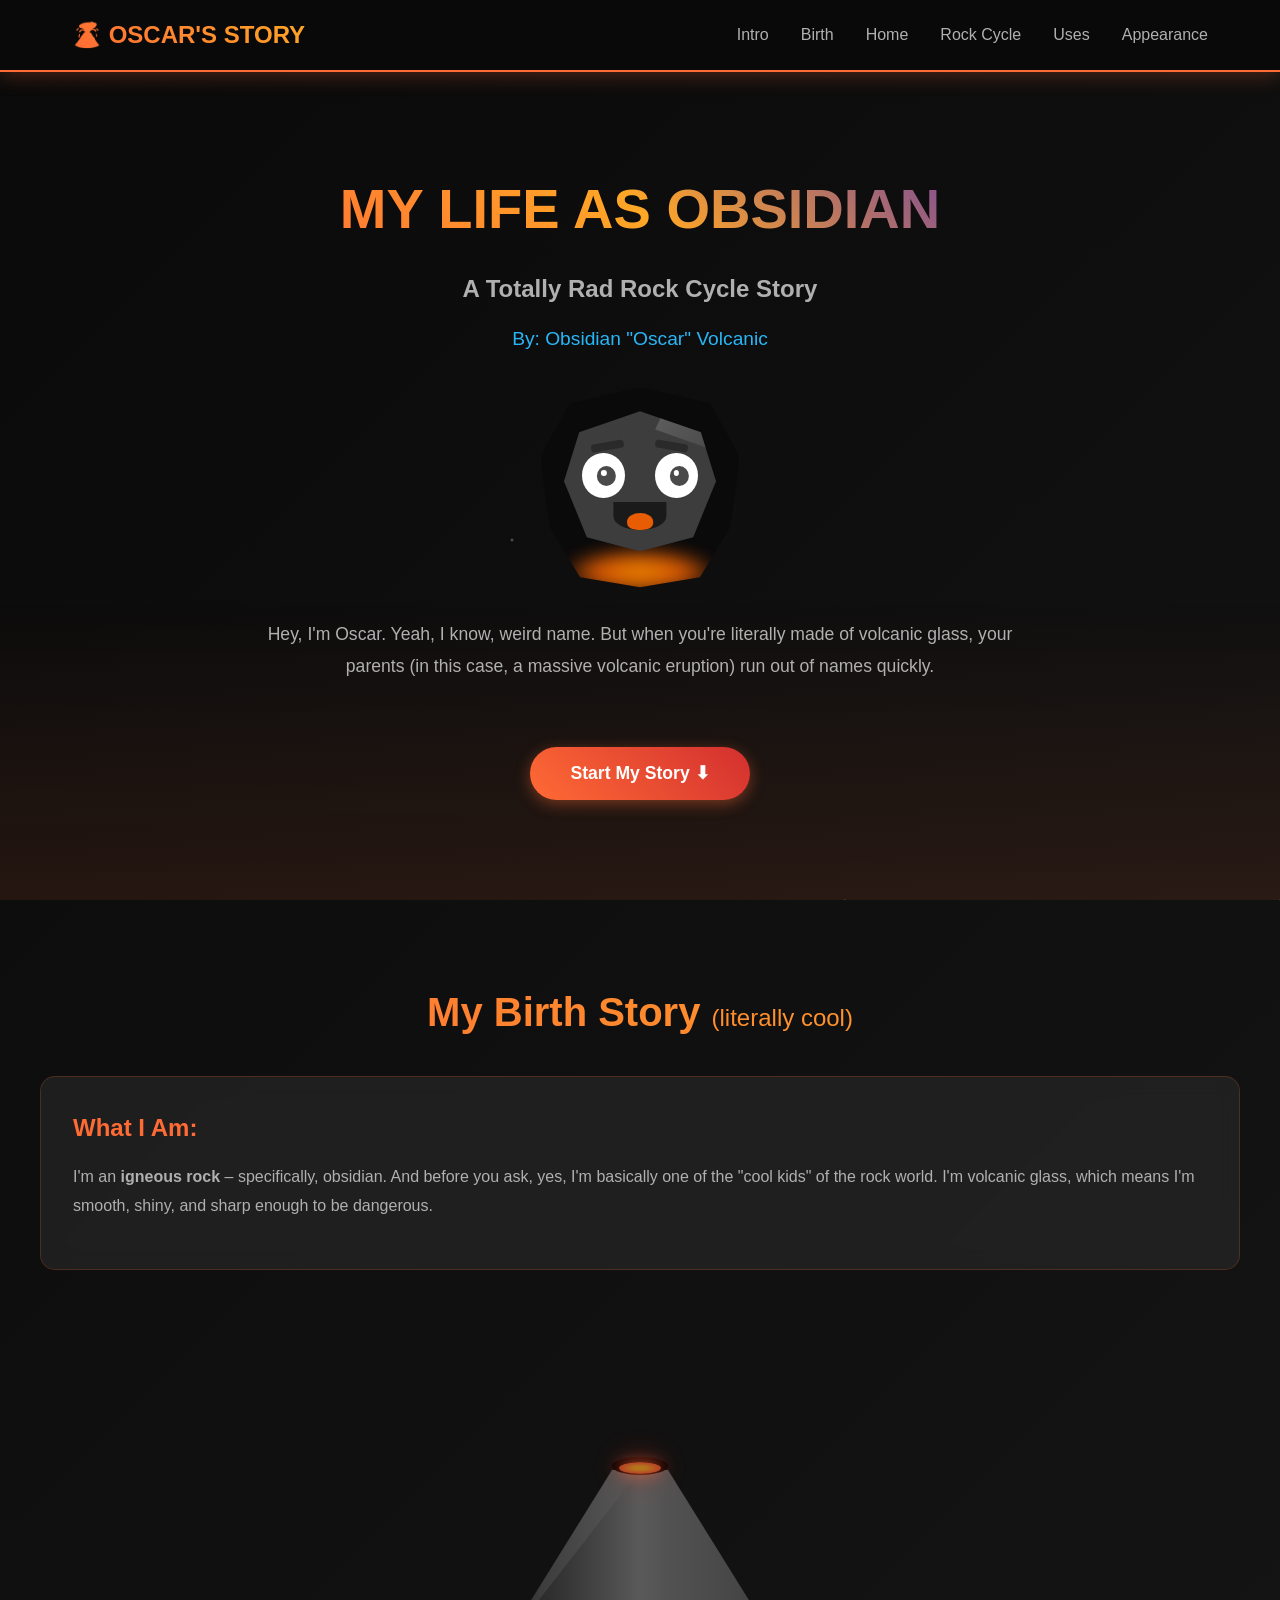
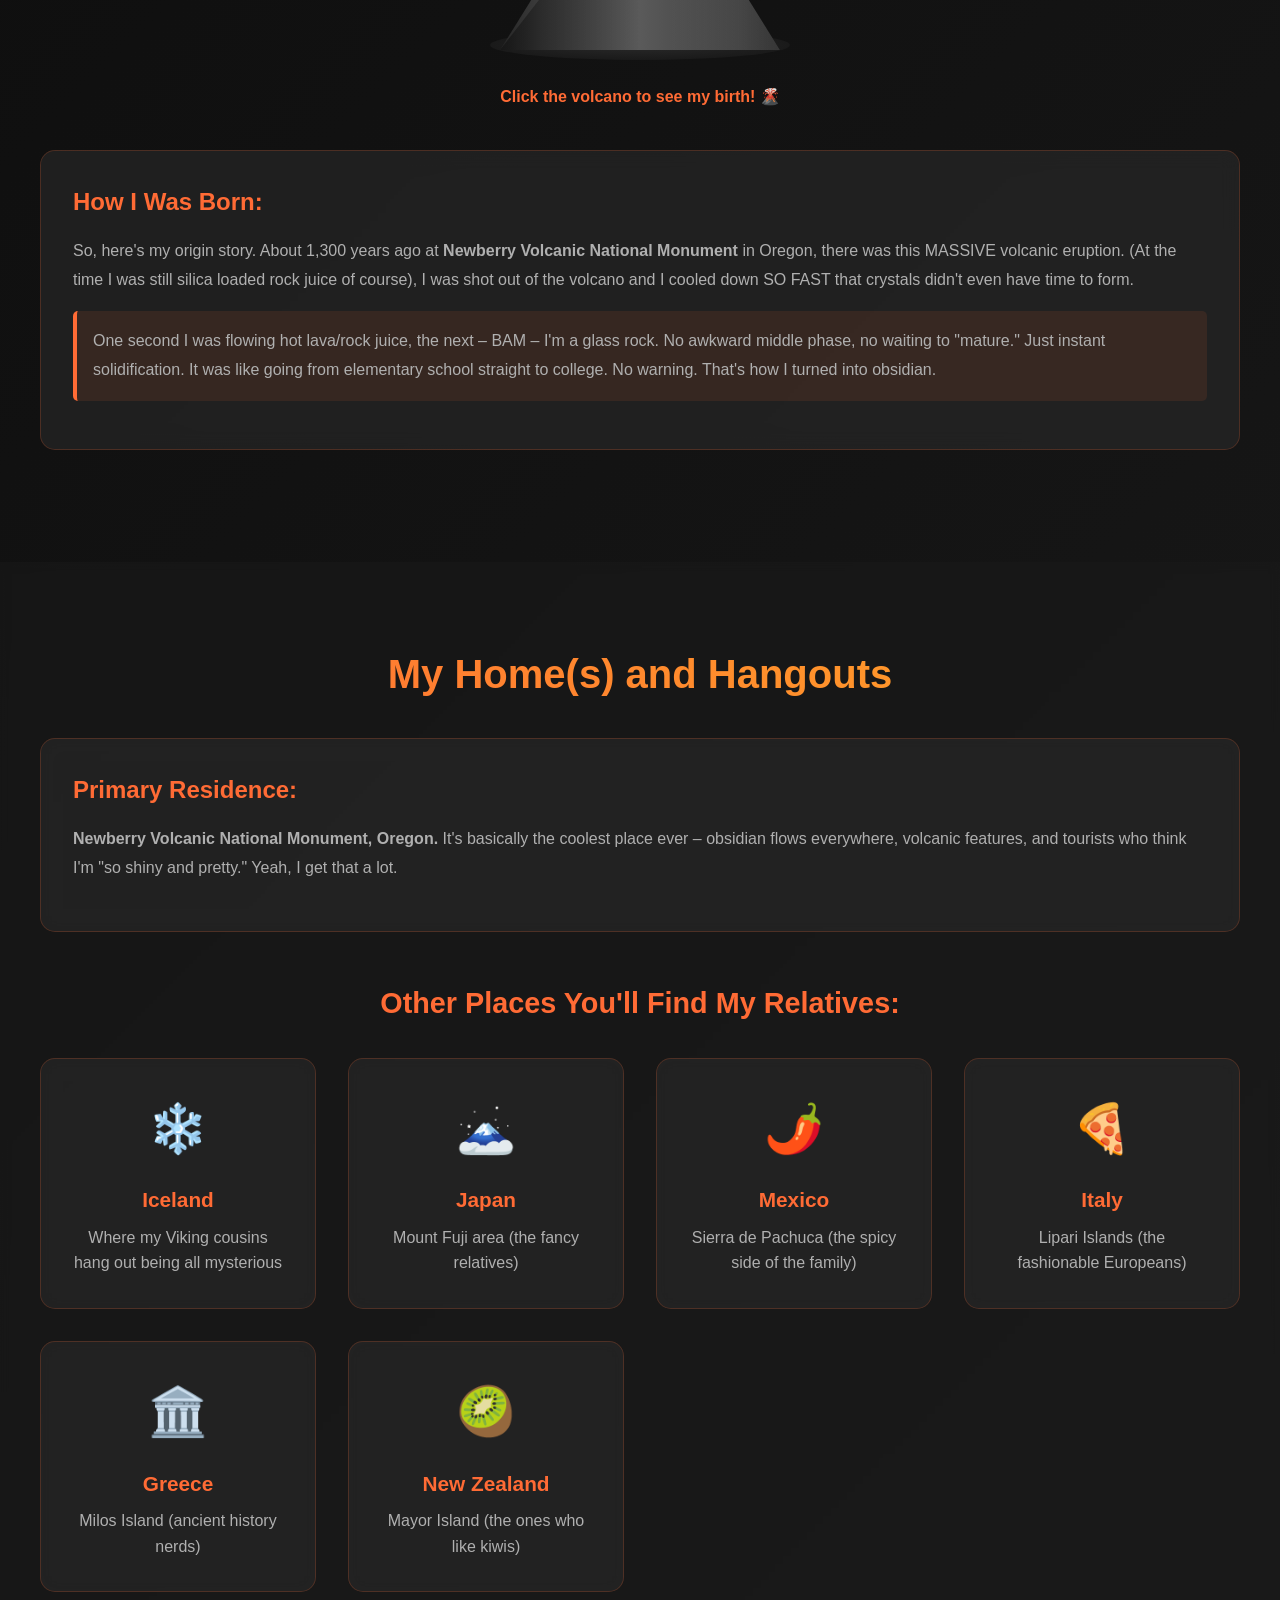
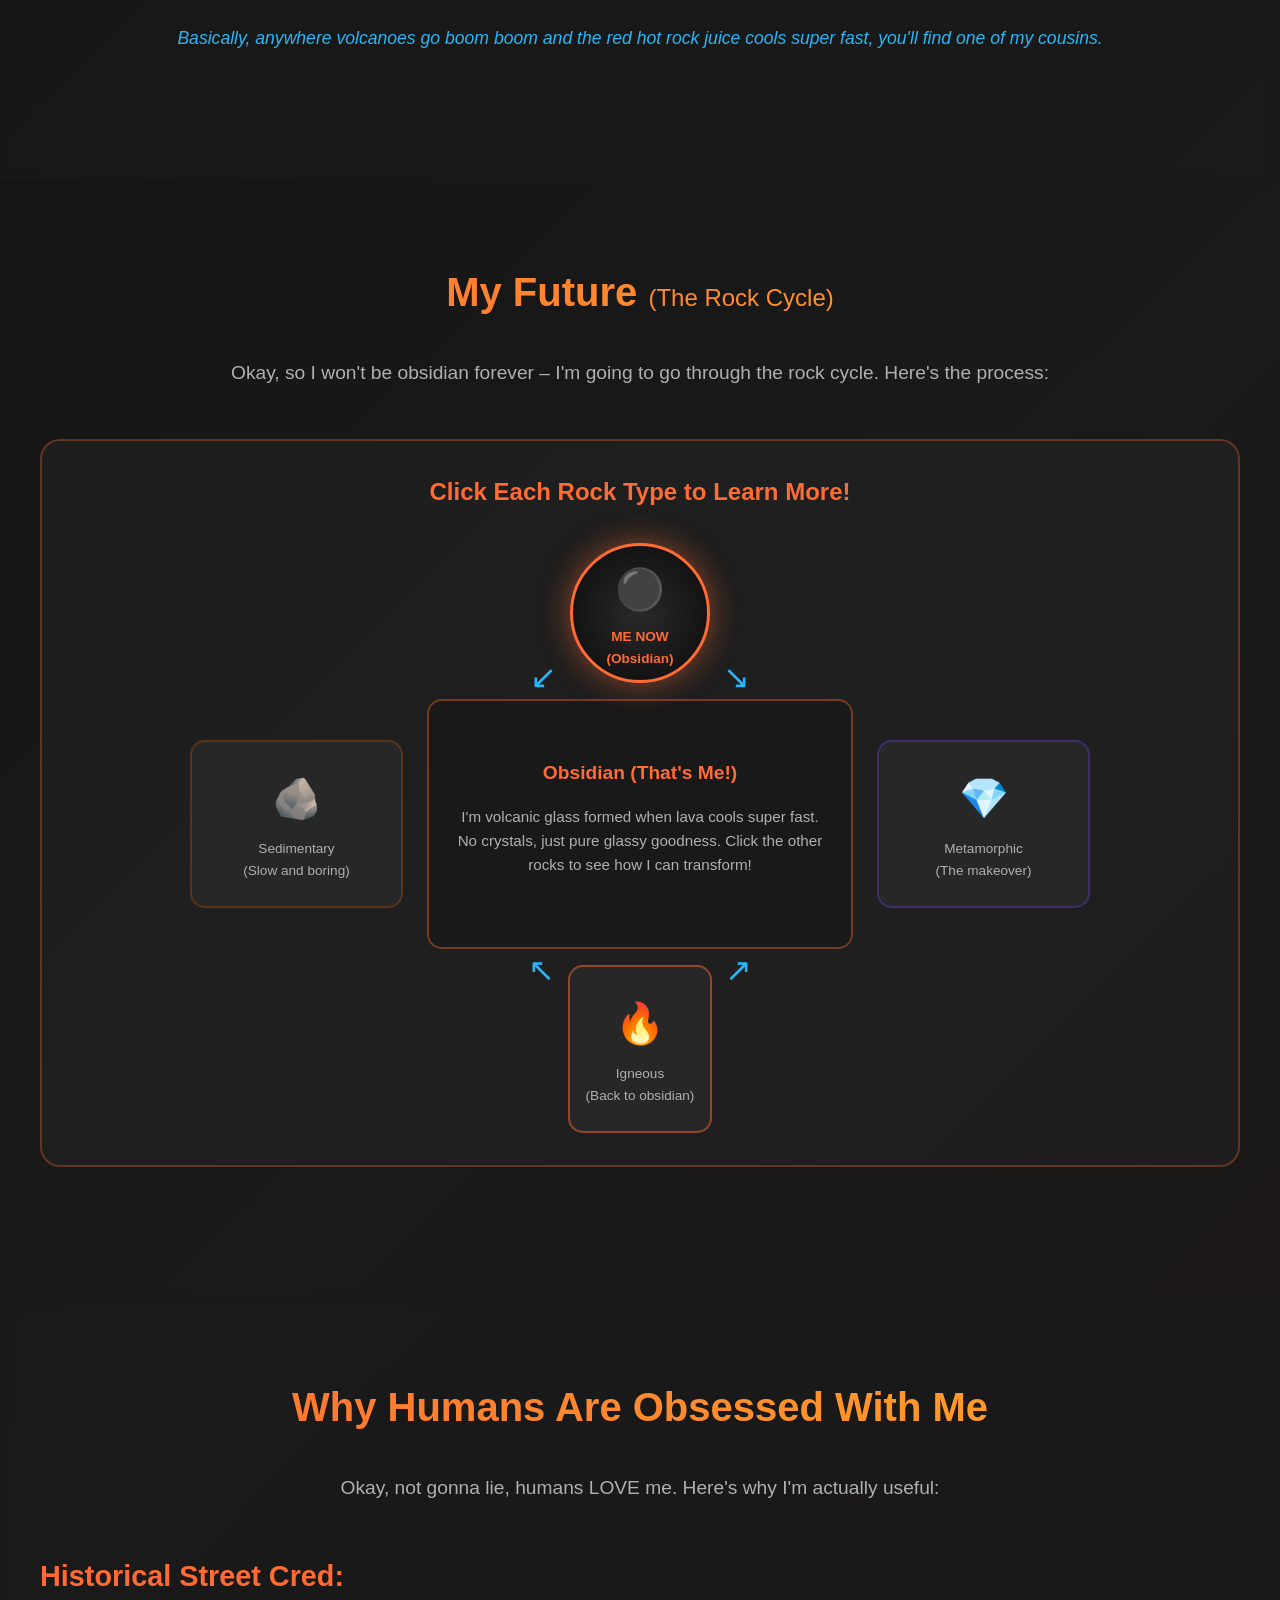
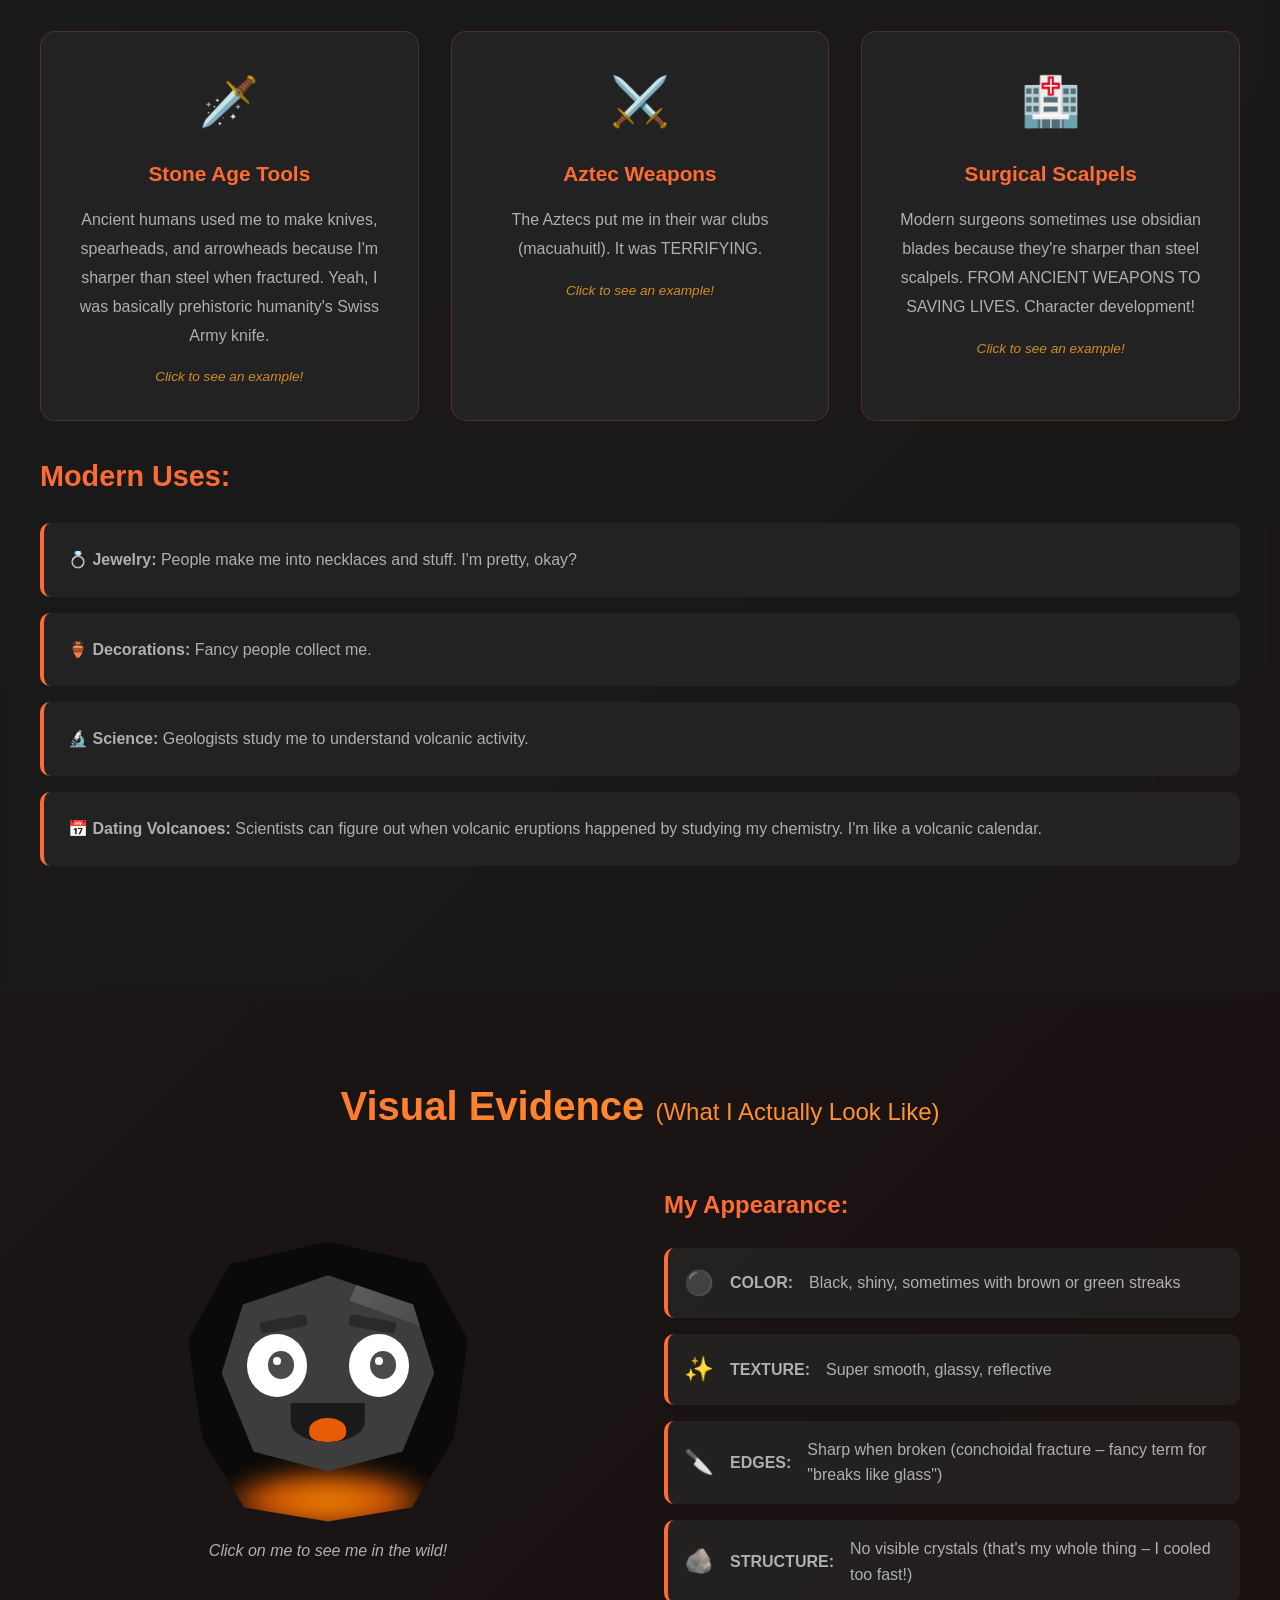
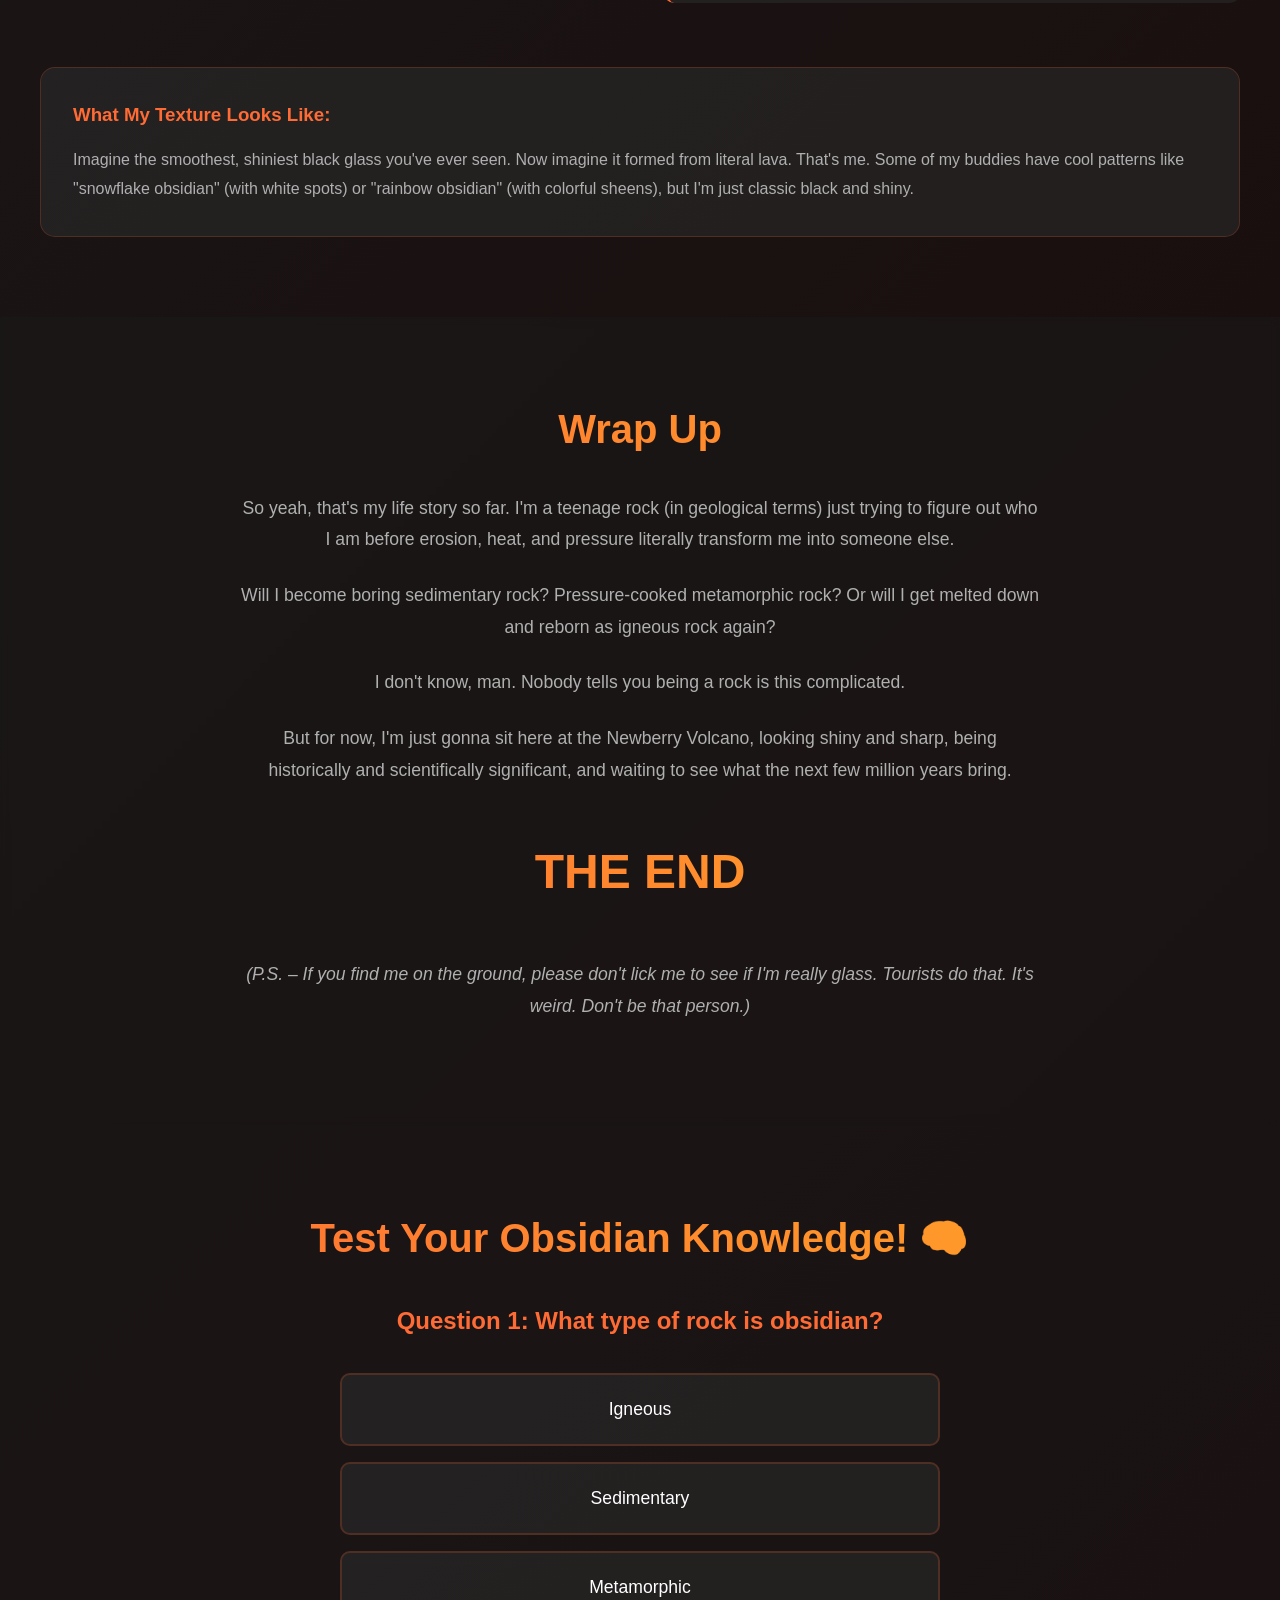
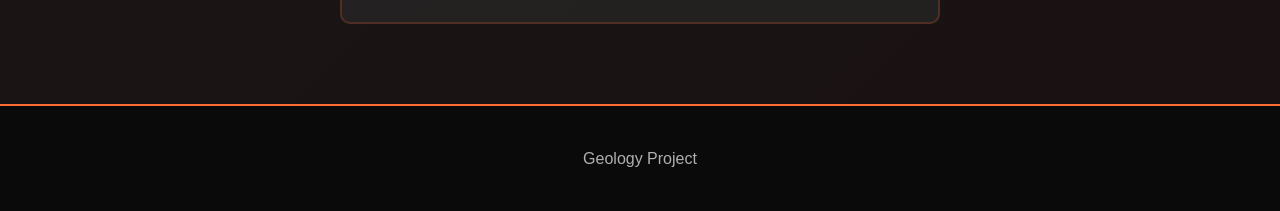
==== commit 5f5ad86d: "Updating picture" ====
--- a/index.html
+++ b/index.html
@@ -1,434 +1,601 @@
 <!DOCTYPE html>
 <html lang="en">
-<head>
-    <meta charset="UTF-8">
-    <meta name="viewport" content="width=device-width, initial-scale=1.0">
+  <head>
+    <meta charset="UTF-8" />
+    <meta name="viewport" content="width=device-width, initial-scale=1.0" />
     <title>Oscar's Rock Cycle Biography - Interactive Story</title>
-    <link rel="stylesheet" href="obsidian-style.css">
-</head>
-<body>
+    <link rel="stylesheet" href="obsidian-style.css" />
+  </head>
+  <body>
     <div class="stars"></div>
     <div class="volcano-bg"></div>
 
     <!-- Navigation -->
     <nav class="navbar">
-        <div class="nav-content">
-            <h1 class="nav-logo">🌋 OSCAR'S STORY</h1>
-            <div class="nav-links">
-                <a href="#intro">Intro</a>
-                <a href="#birth">Birth</a>
-                <a href="#home">Home</a>
-                <a href="#cycle">Rock Cycle</a>
-                <a href="#uses">Uses</a>
-                <a href="#appearance">Appearance</a>
-            </div>
-        </div>
+      <div class="nav-content">
+        <h1 class="nav-logo">🌋 OSCAR'S STORY</h1>
+        <div class="nav-links">
+          <a href="#intro">Intro</a>
+          <a href="#birth">Birth</a>
+          <a href="#home">Home</a>
+          <a href="#cycle">Rock Cycle</a>
+          <a href="#uses">Uses</a>
+          <a href="#appearance">Appearance</a>
+        </div>
+      </div>
     </nav>
 
     <!-- Hero Section -->
     <section id="intro" class="hero">
-        <div class="hero-content">
-            <h1 class="glitch" data-text="MY LIFE AS OBSIDIAN">MY LIFE AS OBSIDIAN</h1>
-            <h2 class="subtitle">A Totally Rad Rock Cycle Story</h2>
-            <p class="hero-intro">By: Obsidian "Oscar" Volcanic</p>
-            <div class="obsidian-rock" id="mainRock">
-                <div class="oscar-inner-face">
-                    <div class="oscar-shine"></div>
-                    <div class="oscar-eyebrow oscar-eyebrow-left"></div>
-                    <div class="oscar-eyebrow oscar-eyebrow-right"></div>
-                    <div class="oscar-eye oscar-eye-left">
-                        <div class="oscar-pupil"></div>
-                    </div>
-                    <div class="oscar-eye oscar-eye-right">
-                        <div class="oscar-pupil"></div>
-                    </div>
-                    <div class="oscar-mouth">
-                        <div class="oscar-tongue"></div>
-                    </div>
-                </div>
-                <div class="oscar-lava-glow"></div>
-            </div>
-            <p class="hero-text">
-                Hey, I'm Oscar. Yeah, I know, weird name. But when you're literally made of volcanic glass,
-                your parents (in this case, a massive volcanic eruption) run out of names quickly.
-            </p>
-            <button class="cta-button" onclick="scrollToSection('birth')">Start My Story ⬇</button>
-        </div>
+      <div class="hero-content">
+        <h1 class="glitch" data-text="MY LIFE AS OBSIDIAN">
+          MY LIFE AS OBSIDIAN
+        </h1>
+        <h2 class="subtitle">A Totally Rad Rock Cycle Story</h2>
+        <p class="hero-intro">By: Obsidian "Oscar" Volcanic</p>
+        <div class="obsidian-rock" id="mainRock">
+          <div class="oscar-inner-face">
+            <div class="oscar-shine"></div>
+            <div class="oscar-eyebrow oscar-eyebrow-left"></div>
+            <div class="oscar-eyebrow oscar-eyebrow-right"></div>
+            <div class="oscar-eye oscar-eye-left">
+              <div class="oscar-pupil"></div>
+            </div>
+            <div class="oscar-eye oscar-eye-right">
+              <div class="oscar-pupil"></div>
+            </div>
+            <div class="oscar-mouth">
+              <div class="oscar-tongue"></div>
+            </div>
+          </div>
+          <div class="oscar-lava-glow"></div>
+        </div>
+        <p class="hero-text">
+          Hey, I'm Oscar. Yeah, I know, weird name. But when you're literally
+          made of volcanic glass, your parents (in this case, a massive volcanic
+          eruption) run out of names quickly.
+        </p>
+        <button class="cta-button" onclick="scrollToSection('birth')">
+          Start My Story ⬇
+        </button>
+      </div>
     </section>
 
     <!-- Chapter 1: Birth Story -->
     <section id="birth" class="chapter">
-        <div class="container">
-            <h2 class="chapter-title">My Birth Story <span class="subtitle-text">(literally cool)</span></h2>
-
-            <div class="info-card">
-                <h3>What I Am:</h3>
-                <p>I'm an <strong>igneous rock</strong> – specifically, obsidian. And before you ask, yes, I'm basically one of the "cool kids" of the rock world. I'm volcanic glass, which means I'm smooth, shiny, and sharp enough to be dangerous.</p>
-            </div>
-
-            <div class="birth-animation">
-                <div class="volcano-animation" id="volcanoAnim">
-                    <div class="mountain"></div>
-                    <div class="crater"></div>
-                    <div class="lava-chamber"></div>
-                    <div class="lava-fountain"></div>
-                    <div class="lava-flow-left"></div>
-                    <div class="lava-flow-center"></div>
-                    <div class="lava-flow-right"></div>
-                    <div class="smoke smoke-1"></div>
-                    <div class="smoke smoke-2"></div>
-                    <div class="smoke smoke-3"></div>
-                    <div class="explosion-particle particle-1"></div>
-                    <div class="explosion-particle particle-2"></div>
-                    <div class="explosion-particle particle-3"></div>
-                    <div class="explosion-particle particle-4"></div>
-                    <div class="explosion-particle particle-5"></div>
-                    <div class="explosion-particle particle-6"></div>
-                    <div class="explosion-particle particle-7"></div>
-                    <div class="explosion-particle particle-8"></div>
-                    <div class="eruption-text">Click the volcano to see my birth! 🌋</div>
-                </div>
-            </div>
-
-            <div class="info-card">
-                <h3>How I Was Born:</h3>
-                <p>So, here's my origin story. About 1,300 years ago at <strong>Newberry Volcanic National Monument</strong> in Oregon, there was this MASSIVE volcanic eruption. (At the time I was still silica loaded rock juice of course), I was shot out of the volcano and I cooled down SO FAST that crystals didn't even have time to form.</p>
-                <p class="highlight-text">One second I was flowing hot lava/rock juice, the next – BAM – I'm a glass rock. No awkward middle phase, no waiting to "mature." Just instant solidification. It was like going from elementary school straight to college. No warning. That's how I turned into obsidian.</p>
-            </div>
-        </div>
+      <div class="container">
+        <h2 class="chapter-title">
+          My Birth Story <span class="subtitle-text">(literally cool)</span>
+        </h2>
+
+        <div class="info-card">
+          <h3>What I Am:</h3>
+          <p>
+            I'm an <strong>igneous rock</strong> – specifically, obsidian. And
+            before you ask, yes, I'm basically one of the "cool kids" of the
+            rock world. I'm volcanic glass, which means I'm smooth, shiny, and
+            sharp enough to be dangerous.
+          </p>
+        </div>
+
+        <div class="birth-animation">
+          <div class="volcano-animation" id="volcanoAnim">
+            <div class="mountain"></div>
+            <div class="crater"></div>
+            <div class="lava-chamber"></div>
+            <div class="lava-fountain"></div>
+            <div class="lava-flow-left"></div>
+            <div class="lava-flow-center"></div>
+            <div class="lava-flow-right"></div>
+            <div class="smoke smoke-1"></div>
+            <div class="smoke smoke-2"></div>
+            <div class="smoke smoke-3"></div>
+            <div class="explosion-particle particle-1"></div>
+            <div class="explosion-particle particle-2"></div>
+            <div class="explosion-particle particle-3"></div>
+            <div class="explosion-particle particle-4"></div>
+            <div class="explosion-particle particle-5"></div>
+            <div class="explosion-particle particle-6"></div>
+            <div class="explosion-particle particle-7"></div>
+            <div class="explosion-particle particle-8"></div>
+            <div class="eruption-text">
+              Click the volcano to see my birth! 🌋
+            </div>
+          </div>
+        </div>
+
+        <div class="info-card">
+          <h3>How I Was Born:</h3>
+          <p>
+            So, here's my origin story. About 1,300 years ago at
+            <strong>Newberry Volcanic National Monument</strong> in Oregon,
+            there was this MASSIVE volcanic eruption. (At the time I was still
+            silica loaded rock juice of course), I was shot out of the volcano
+            and I cooled down SO FAST that crystals didn't even have time to
+            form.
+          </p>
+          <p class="highlight-text">
+            One second I was flowing hot lava/rock juice, the next – BAM – I'm a
+            glass rock. No awkward middle phase, no waiting to "mature." Just
+            instant solidification. It was like going from elementary school
+            straight to college. No warning. That's how I turned into obsidian.
+          </p>
+        </div>
+      </div>
     </section>
 
     <!-- Chapter 2: Home -->
     <section id="home" class="chapter dark-section">
-        <div class="container">
-            <h2 class="chapter-title">My Home(s) and Hangouts</h2>
-
-            <div class="info-card">
-                <h3>Primary Residence:</h3>
-                <p><strong>Newberry Volcanic National Monument, Oregon.</strong> It's basically the coolest place ever – obsidian flows everywhere, volcanic features, and tourists who think I'm "so shiny and pretty." Yeah, I get that a lot.</p>
-            </div>
-
-            <div class="world-map">
-                <h3>Other Places You'll Find My Relatives:</h3>
-                <div class="locations-grid">
-                    <div class="location-card" data-location="iceland">
-                        <div class="location-icon">❄️</div>
-                        <h4>Iceland</h4>
-                        <p>Where my Viking cousins hang out being all mysterious</p>
-                    </div>
-                    <div class="location-card" data-location="japan">
-                        <div class="location-icon">🗻</div>
-                        <h4>Japan</h4>
-                        <p>Mount Fuji area (the fancy relatives)</p>
-                    </div>
-                    <div class="location-card" data-location="mexico">
-                        <div class="location-icon">🌶️</div>
-                        <h4>Mexico</h4>
-                        <p>Sierra de Pachuca (the spicy side of the family)</p>
-                    </div>
-                    <div class="location-card" data-location="italy">
-                        <div class="location-icon">🍕</div>
-                        <h4>Italy</h4>
-                        <p>Lipari Islands (the fashionable Europeans)</p>
-                    </div>
-                    <div class="location-card" data-location="greece">
-                        <div class="location-icon">🏛️</div>
-                        <h4>Greece</h4>
-                        <p>Milos Island (ancient history nerds)</p>
-                    </div>
-                    <div class="location-card" data-location="newzealand">
-                        <div class="location-icon">🥝</div>
-                        <h4>New Zealand</h4>
-                        <p>Mayor Island (the ones who like kiwis)</p>
-                    </div>
-                </div>
-                <p class="fun-fact">Basically, anywhere volcanoes go boom boom and the red hot rock juice cools super fast, you'll find one of my cousins.</p>
-            </div>
-        </div>
+      <div class="container">
+        <h2 class="chapter-title">My Home(s) and Hangouts</h2>
+
+        <div class="info-card">
+          <h3>Primary Residence:</h3>
+          <p>
+            <strong>Newberry Volcanic National Monument, Oregon.</strong> It's
+            basically the coolest place ever – obsidian flows everywhere,
+            volcanic features, and tourists who think I'm "so shiny and pretty."
+            Yeah, I get that a lot.
+          </p>
+        </div>
+
+        <div class="world-map">
+          <h3>Other Places You'll Find My Relatives:</h3>
+          <div class="locations-grid">
+            <div class="location-card" data-location="iceland">
+              <div class="location-icon">❄️</div>
+              <h4>Iceland</h4>
+              <p>Where my Viking cousins hang out being all mysterious</p>
+            </div>
+            <div class="location-card" data-location="japan">
+              <div class="location-icon">🗻</div>
+              <h4>Japan</h4>
+              <p>Mount Fuji area (the fancy relatives)</p>
+            </div>
+            <div class="location-card" data-location="mexico">
+              <div class="location-icon">🌶️</div>
+              <h4>Mexico</h4>
+              <p>Sierra de Pachuca (the spicy side of the family)</p>
+            </div>
+            <div class="location-card" data-location="italy">
+              <div class="location-icon">🍕</div>
+              <h4>Italy</h4>
+              <p>Lipari Islands (the fashionable Europeans)</p>
+            </div>
+            <div class="location-card" data-location="greece">
+              <div class="location-icon">🏛️</div>
+              <h4>Greece</h4>
+              <p>Milos Island (ancient history nerds)</p>
+            </div>
+            <div class="location-card" data-location="newzealand">
+              <div class="location-icon">🥝</div>
+              <h4>New Zealand</h4>
+              <p>Mayor Island (the ones who like kiwis)</p>
+            </div>
+          </div>
+          <p class="fun-fact">
+            Basically, anywhere volcanoes go boom boom and the red hot rock
+            juice cools super fast, you'll find one of my cousins.
+          </p>
+        </div>
+      </div>
     </section>
 
     <!-- Chapter 3: Rock Cycle -->
     <section id="cycle" class="chapter">
-        <div class="container">
-            <h2 class="chapter-title">My Future <span class="subtitle-text">(The Rock Cycle)</span></h2>
-
-            <p class="intro-text">Okay, so I won't be obsidian forever – I'm going to go through the rock cycle. Here's the process:</p>
-
-            <div class="rock-cycle-diagram">
-                <h3>Click Each Rock Type to Learn More!</h3>
-
-                <!-- New Cross Layout -->
-                <div class="cycle-cross-layout">
-                    <!-- Top: Obsidian (Me) -->
-                    <div class="cycle-top">
-                        <div class="current-rock" data-type="obsidian">
-                            <div class="rock-icon obsidian-icon">⚫</div>
-                            <p>ME NOW<br/>(Obsidian)</p>
-                        </div>
-                        <div class="arrow arrow-down-left">↙</div>
-                        <div class="arrow arrow-down-right">↘</div>
-                    </div>
-
-                    <!-- Middle Row: Sedimentary - Details - Metamorphic -->
-                    <div class="cycle-middle">
-                        <!-- Left: Sedimentary -->
-                        <div class="rock-type sedimentary" data-type="sedimentary">
-                            <div class="rock-icon">🪨</div>
-                            <p>Sedimentary<br/>(Slow and boring)</p>
-                        </div>
-
-                        <!-- Center: Details Display -->
-                        <div class="cycle-details-center">
-                            <div class="detail-content" id="detail-obsidian">
-                                <h4>Obsidian (That's Me!)</h4>
-                                <p>I'm volcanic glass formed when lava cools super fast. No crystals, just pure glassy goodness. Click the other rocks to see how I can transform!</p>
-                            </div>
-                            <div class="detail-content" id="detail-sedimentary" style="display: none;">
-                                <h4>Sedimentary Rock (slow and boring)</h4>
-                                <p>Over millions of years, I get weathered and eroded by wind, rain, and ice. Little pieces of me weather off, get eroded into rivers, transported to the ocean, and buried under layers of sediment.</p>
-                                <p>All that pressure compacts me into <strong>shale or sandstone</strong>. It's like going from a cool person with sunglasses to a boring cow who eats grass.</p>
-                                <p class="timeline"><strong>Timeline:</strong> Several million years.</p>
-                            </div>
-                            <div class="detail-content" id="detail-metamorphic" style="display: none;">
-                                <h4>Metamorphic Rock (The Makeover)</h4>
-                                <p>If I get buried deep underground, all that heat and pressure transforms me into <strong>metamorphic rock</strong> like quartzite or schist – rocks that have been "cooked" but not melted.</p>
-                                <p>Getting crushed and burned for millions of years isn't so bad.</p>
-                                <p class="timeline"><strong>Timeline:</strong> 1-2 million years.</p>
-                            </div>
-                            <div class="detail-content" id="detail-igneous" style="display: none;">
-                                <h4>Igneous Rock (The Reunion Tour)</h4>
-                                <p>THIS is the dream! If I get buried deep enough to melt again, I become magma! Then if that magma erupts, I become a NEW igneous rock.</p>
-                                <p>Maybe I'll be obsidian again, or grow some crystals and become granite or basalt. It's like getting a do-over!</p>
-                                <p class="timeline"><strong>Timeline:</strong> Tens of millions of years.</p>
-                            </div>
-                        </div>
-
-                        <!-- Right: Metamorphic -->
-                        <div class="rock-type metamorphic" data-type="metamorphic">
-                            <div class="rock-icon">💎</div>
-                            <p>Metamorphic<br/>(The makeover)</p>
-                        </div>
-                    </div>
-
-                    <!-- Bottom: Igneous -->
-                    <div class="cycle-bottom">
-                        <div class="arrow arrow-up-left">↖</div>
-                        <div class="arrow arrow-up-right">↗</div>
-                        <div class="rock-type igneous" data-type="igneous">
-                            <div class="rock-icon">🔥</div>
-                            <p>Igneous<br/>(Back to obsidian)</p>
-                        </div>
-                    </div>
+      <div class="container">
+        <h2 class="chapter-title">
+          My Future <span class="subtitle-text">(The Rock Cycle)</span>
+        </h2>
+
+        <p class="intro-text">
+          Okay, so I won't be obsidian forever – I'm going to go through the
+          rock cycle. Here's the process:
+        </p>
+
+        <div class="rock-cycle-diagram">
+          <h3>Click Each Rock Type to Learn More!</h3>
+
+          <!-- New Cross Layout -->
+          <div class="cycle-cross-layout">
+            <!-- Top: Obsidian (Me) -->
+            <div class="cycle-top">
+              <div class="current-rock" data-type="obsidian">
+                <div class="rock-icon obsidian-icon">⚫</div>
+                <p>ME NOW<br />(Obsidian)</p>
+              </div>
+              <div class="arrow arrow-down-left">↙</div>
+              <div class="arrow arrow-down-right">↘</div>
+            </div>
+
+            <!-- Middle Row: Sedimentary - Details - Metamorphic -->
+            <div class="cycle-middle">
+              <!-- Left: Sedimentary -->
+              <div class="rock-type sedimentary" data-type="sedimentary">
+                <div class="rock-icon">🪨</div>
+                <p>Sedimentary<br />(Slow and boring)</p>
+              </div>
+
+              <!-- Center: Details Display -->
+              <div class="cycle-details-center">
+                <div class="detail-content" id="detail-obsidian">
+                  <h4>Obsidian (That's Me!)</h4>
+                  <p>
+                    I'm volcanic glass formed when lava cools super fast. No
+                    crystals, just pure glassy goodness. Click the other rocks
+                    to see how I can transform!
+                  </p>
                 </div>
-            </div>
-        </div>
+                <div
+                  class="detail-content"
+                  id="detail-sedimentary"
+                  style="display: none"
+                >
+                  <h4>Sedimentary Rock (slow and boring)</h4>
+                  <p>
+                    Over millions of years, I get weathered and eroded by wind,
+                    rain, and ice. Little pieces of me weather off, get eroded
+                    into rivers, transported to the ocean, and buried under
+                    layers of sediment.
+                  </p>
+                  <p>
+                    All that pressure compacts me into
+                    <strong>shale or sandstone</strong>. It's like going from a
+                    cool person with sunglasses to a boring cow who eats grass.
+                  </p>
+                  <p class="timeline">
+                    <strong>Timeline:</strong> Several million years.
+                  </p>
+                </div>
+                <div
+                  class="detail-content"
+                  id="detail-metamorphic"
+                  style="display: none"
+                >
+                  <h4>Metamorphic Rock (The Makeover)</h4>
+                  <p>
+                    If I get buried deep underground, all that heat and pressure
+                    transforms me into <strong>metamorphic rock</strong> like
+                    quartzite or schist – rocks that have been "cooked" but not
+                    melted.
+                  </p>
+                  <p>
+                    Getting crushed and burned for millions of years isn't so
+                    bad.
+                  </p>
+                  <p class="timeline">
+                    <strong>Timeline:</strong> 1-2 million years.
+                  </p>
+                </div>
+                <div
+                  class="detail-content"
+                  id="detail-igneous"
+                  style="display: none"
+                >
+                  <h4>Igneous Rock (The Reunion Tour)</h4>
+                  <p>
+                    THIS is the dream! If I get buried deep enough to melt
+                    again, I become magma! Then if that magma erupts, I become a
+                    NEW igneous rock.
+                  </p>
+                  <p>
+                    Maybe I'll be obsidian again, or grow some crystals and
+                    become granite or basalt. It's like getting a do-over!
+                  </p>
+                  <p class="timeline">
+                    <strong>Timeline:</strong> Tens of millions of years.
+                  </p>
+                </div>
+              </div>
+
+              <!-- Right: Metamorphic -->
+              <div class="rock-type metamorphic" data-type="metamorphic">
+                <div class="rock-icon">💎</div>
+                <p>Metamorphic<br />(The makeover)</p>
+              </div>
+            </div>
+
+            <!-- Bottom: Igneous -->
+            <div class="cycle-bottom">
+              <div class="arrow arrow-up-left">↖</div>
+              <div class="arrow arrow-up-right">↗</div>
+              <div class="rock-type igneous" data-type="igneous">
+                <div class="rock-icon">🔥</div>
+                <p>Igneous<br />(Back to obsidian)</p>
+              </div>
+            </div>
+          </div>
+        </div>
+      </div>
     </section>
 
     <!-- Chapter 4: Uses -->
     <section id="uses" class="chapter dark-section">
-        <div class="container">
-            <h2 class="chapter-title">Why Humans Are Obsessed With Me</h2>
-
-            <p class="intro-text">Okay, not gonna lie, humans LOVE me. Here's why I'm actually useful:</p>
-
-            <div class="uses-section">
-                <h3>Historical Street Cred:</h3>
-                <div class="uses-grid">
-                    <div class="use-card clickable" id="stoneAgeCard">
-                        <div class="use-icon">🗡️</div>
-                        <h4>Stone Age Tools</h4>
-                        <p>Ancient humans used me to make knives, spearheads, and arrowheads because I'm sharper than steel when fractured. Yeah, I was basically prehistoric humanity's Swiss Army knife.</p>
-                        <span class="click-hint">Click to see an example!</span>
-                    </div>
-                    <div class="use-card clickable" id="aztecCard">
-                        <div class="use-icon">⚔️</div>
-                        <h4>Aztec Weapons</h4>
-                        <p>The Aztecs put me in their war clubs (macuahuitl). It was TERRIFYING.</p>
-                        <span class="click-hint">Click to see an example!</span>
-                    </div>
-                    <div class="use-card clickable" id="surgicalCard">
-                        <div class="use-icon">🏥</div>
-                        <h4>Surgical Scalpels</h4>
-                        <p>Modern surgeons sometimes use obsidian blades because they're sharper than steel scalpels. FROM ANCIENT WEAPONS TO SAVING LIVES. Character development!</p>
-                        <span class="click-hint">Click to see an example!</span>
-                    </div>
-                </div>
-
-                <h3>Modern Uses:</h3>
-                <div class="modern-uses">
-                    <div class="modern-use-item">💍 <strong>Jewelry:</strong> People make me into necklaces and stuff. I'm pretty, okay?</div>
-                    <div class="modern-use-item">🏺 <strong>Decorations:</strong> Fancy people collect me.</div>
-                    <div class="modern-use-item">🔬 <strong>Science:</strong> Geologists study me to understand volcanic activity.</div>
-                    <div class="modern-use-item">📅 <strong>Dating Volcanoes:</strong> Scientists can figure out when volcanic eruptions happened by studying my chemistry. I'm like a volcanic calendar.</div>
-                </div>
-            </div>
-        </div>
+      <div class="container">
+        <h2 class="chapter-title">Why Humans Are Obsessed With Me</h2>
+
+        <p class="intro-text">
+          Okay, not gonna lie, humans LOVE me. Here's why I'm actually useful:
+        </p>
+
+        <div class="uses-section">
+          <h3>Historical Street Cred:</h3>
+          <div class="uses-grid">
+            <div class="use-card clickable" id="stoneAgeCard">
+              <div class="use-icon">🗡️</div>
+              <h4>Stone Age Tools</h4>
+              <p>
+                Ancient humans used me to make knives, spearheads, and
+                arrowheads because I'm sharper than steel when fractured. Yeah,
+                I was basically prehistoric humanity's Swiss Army knife.
+              </p>
+              <span class="click-hint">Click to see an example!</span>
+            </div>
+            <div class="use-card clickable" id="aztecCard">
+              <div class="use-icon">⚔️</div>
+              <h4>Aztec Weapons</h4>
+              <p>
+                The Aztecs put me in their war clubs (macuahuitl). It was
+                TERRIFYING.
+              </p>
+              <span class="click-hint">Click to see an example!</span>
+            </div>
+            <div class="use-card clickable" id="surgicalCard">
+              <div class="use-icon">🏥</div>
+              <h4>Surgical Scalpels</h4>
+              <p>
+                Modern surgeons sometimes use obsidian blades because they're
+                sharper than steel scalpels. FROM ANCIENT WEAPONS TO SAVING
+                LIVES. Character development!
+              </p>
+              <span class="click-hint">Click to see an example!</span>
+            </div>
+          </div>
+
+          <h3>Modern Uses:</h3>
+          <div class="modern-uses">
+            <div class="modern-use-item">
+              💍 <strong>Jewelry:</strong> People make me into necklaces and
+              stuff. I'm pretty, okay?
+            </div>
+            <div class="modern-use-item">
+              🏺 <strong>Decorations:</strong> Fancy people collect me.
+            </div>
+            <div class="modern-use-item">
+              🔬 <strong>Science:</strong> Geologists study me to understand
+              volcanic activity.
+            </div>
+            <div class="modern-use-item">
+              📅 <strong>Dating Volcanoes:</strong> Scientists can figure out
+              when volcanic eruptions happened by studying my chemistry. I'm
+              like a volcanic calendar.
+            </div>
+          </div>
+        </div>
+      </div>
     </section>
 
     <!-- Chapter 5: Appearance -->
     <section id="appearance" class="chapter">
-        <div class="container">
-            <h2 class="chapter-title">Visual Evidence <span class="subtitle-text">(What I Actually Look Like)</span></h2>
-
-            <div class="appearance-showcase">
-                <div class="obsidian-display">
-                    <div class="obsidian-sample" id="obsidianSample">
-                        <div class="oscar-inner-face">
-                            <div class="oscar-shine"></div>
-                            <div class="oscar-eyebrow oscar-eyebrow-left"></div>
-                            <div class="oscar-eyebrow oscar-eyebrow-right"></div>
-                            <div class="oscar-eye oscar-eye-left">
-                                <div class="oscar-pupil"></div>
-                            </div>
-                            <div class="oscar-eye oscar-eye-right">
-                                <div class="oscar-pupil"></div>
-                            </div>
-                            <div class="oscar-mouth">
-                                <div class="oscar-tongue"></div>
-                            </div>
-                        </div>
-                        <div class="oscar-lava-glow"></div>
-                    </div>
-                    <p class="sample-label">Click on me to see me in the wild!</p>
+      <div class="container">
+        <h2 class="chapter-title">
+          Visual Evidence
+          <span class="subtitle-text">(What I Actually Look Like)</span>
+        </h2>
+
+        <div class="appearance-showcase">
+          <div class="obsidian-display">
+            <div class="obsidian-sample" id="obsidianSample">
+              <div class="oscar-inner-face">
+                <div class="oscar-shine"></div>
+                <div class="oscar-eyebrow oscar-eyebrow-left"></div>
+                <div class="oscar-eyebrow oscar-eyebrow-right"></div>
+                <div class="oscar-eye oscar-eye-left">
+                  <div class="oscar-pupil"></div>
                 </div>
-
-                <div class="properties-list">
-                    <h3>My Appearance:</h3>
-                    <div class="property-item">
-                        <span class="property-icon">⚫</span>
-                        <strong>COLOR:</strong> Black, shiny, sometimes with brown or green streaks
-                    </div>
-                    <div class="property-item">
-                        <span class="property-icon">✨</span>
-                        <strong>TEXTURE:</strong> Super smooth, glassy, reflective
-                    </div>
-                    <div class="property-item">
-                        <span class="property-icon">🔪</span>
-                        <strong>EDGES:</strong> Sharp when broken (conchoidal fracture – fancy term for "breaks like glass")
-                    </div>
-                    <div class="property-item">
-                        <span class="property-icon">🪨</span>
-                        <strong>STRUCTURE:</strong> No visible crystals (that's my whole thing – I cooled too fast!)
-                    </div>
+                <div class="oscar-eye oscar-eye-right">
+                  <div class="oscar-pupil"></div>
                 </div>
-            </div>
-
-            <div class="texture-description">
-                <h3>What My Texture Looks Like:</h3>
-                <p>Imagine the smoothest, shiniest black glass you've ever seen. Now imagine it formed from literal lava. That's me. Some of my buddies have cool patterns like "snowflake obsidian" (with white spots) or "rainbow obsidian" (with colorful sheens), but I'm just classic black and shiny.</p>
-            </div>
-        </div>
+                <div class="oscar-mouth">
+                  <div class="oscar-tongue"></div>
+                </div>
+              </div>
+              <div class="oscar-lava-glow"></div>
+            </div>
+            <p class="sample-label">Click on me to see me in the wild!</p>
+          </div>
+
+          <div class="properties-list">
+            <h3>My Appearance:</h3>
+            <div class="property-item">
+              <span class="property-icon">⚫</span>
+              <strong>COLOR:</strong> Black, shiny, sometimes with brown or
+              green streaks
+            </div>
+            <div class="property-item">
+              <span class="property-icon">✨</span>
+              <strong>TEXTURE:</strong> Super smooth, glassy, reflective
+            </div>
+            <div class="property-item">
+              <span class="property-icon">🔪</span>
+              <strong>EDGES:</strong> Sharp when broken (conchoidal fracture –
+              fancy term for "breaks like glass")
+            </div>
+            <div class="property-item">
+              <span class="property-icon">🪨</span>
+              <strong>STRUCTURE:</strong> No visible crystals (that's my whole
+              thing – I cooled too fast!)
+            </div>
+          </div>
+        </div>
+
+        <div class="texture-description">
+          <h3>What My Texture Looks Like:</h3>
+          <p>
+            Imagine the smoothest, shiniest black glass you've ever seen. Now
+            imagine it formed from literal lava. That's me. Some of my buddies
+            have cool patterns like "snowflake obsidian" (with white spots) or
+            "rainbow obsidian" (with colorful sheens), but I'm just classic
+            black and shiny.
+          </p>
+        </div>
+      </div>
     </section>
 
     <!-- Epilogue -->
     <section class="epilogue dark-section">
-        <div class="container">
-            <h2 class="chapter-title">Wrap Up</h2>
-
-            <div class="epilogue-content">
-                <p>So yeah, that's my life story so far. I'm a teenage rock (in geological terms) just trying to figure out who I am before erosion, heat, and pressure literally transform me into someone else.</p>
-
-                <p>Will I become boring sedimentary rock? Pressure-cooked metamorphic rock? Or will I get melted down and reborn as igneous rock again?</p>
-
-                <p>I don't know, man. Nobody tells you being a rock is this complicated.</p>
-
-                <p>But for now, I'm just gonna sit here at the Newberry Volcano, looking shiny and sharp, being historically and scientifically significant, and waiting to see what the next few million years bring.</p>
-
-          
-
-                <div class="the-end">THE END</div>
-
-                <p class="ps">(P.S. – If you find me on the ground, please don't lick me to see if I'm really glass. Tourists do that. It's weird. Don't be that person.)</p>
-            </div>
-        </div>
+      <div class="container">
+        <h2 class="chapter-title">Wrap Up</h2>
+
+        <div class="epilogue-content">
+          <p>
+            So yeah, that's my life story so far. I'm a teenage rock (in
+            geological terms) just trying to figure out who I am before erosion,
+            heat, and pressure literally transform me into someone else.
+          </p>
+
+          <p>
+            Will I become boring sedimentary rock? Pressure-cooked metamorphic
+            rock? Or will I get melted down and reborn as igneous rock again?
+          </p>
+
+          <p>
+            I don't know, man. Nobody tells you being a rock is this
+            complicated.
+          </p>
+
+          <p>
+            But for now, I'm just gonna sit here at the Newberry Volcano,
+            looking shiny and sharp, being historically and scientifically
+            significant, and waiting to see what the next few million years
+            bring.
+          </p>
+
+          <div class="the-end">THE END</div>
+
+          <p class="ps">
+            (P.S. – If you find me on the ground, please don't lick me to see if
+            I'm really glass. Tourists do that. It's weird. Don't be that
+            person.)
+          </p>
+        </div>
+      </div>
     </section>
 
     <!-- Fun Quiz Section -->
     <section class="quiz-section">
-        <div class="container">
-            <h2 class="chapter-title">Test Your Obsidian Knowledge! 🧠</h2>
-            <div id="quiz">
-                <div class="quiz-question active" data-question="1">
-                    <h3>Question 1: What type of rock is obsidian?</h3>
-                    <div class="quiz-options">
-                        <button class="quiz-option" data-correct="true">Igneous</button>
-                        <button class="quiz-option" data-correct="false">Sedimentary</button>
-                        <button class="quiz-option" data-correct="false">Metamorphic</button>
-                    </div>
-                </div>
-                <div class="quiz-question" data-question="2">
-                    <h3>Question 2: Where was Oscar born?</h3>
-                    <div class="quiz-options">
-                        <button class="quiz-option" data-correct="false">Mount Fuji, Japan</button>
-                        <button class="quiz-option" data-correct="false">Iceland</button>
-                        <button class="quiz-option" data-correct="true">Newberry Volcanic National Monument, Oregon</button>
-                    </div>
-                </div>
-                <div class="quiz-question" data-question="3">
-                    <h3>Question 3: What makes obsidian special?</h3>
-                    <div class="quiz-options">
-                        <button class="quiz-option" data-correct="false">It has large crystals</button>
-                        <button class="quiz-option" data-correct="true">It's volcanic glass with no crystals</button>
-                        <button class="quiz-option" data-correct="false">It's made of compressed layers</button>
-                    </div>
-                </div>
-                <div class="quiz-question" data-question="4">
-                    <h3>Question 4: What did the Aztecs use obsidian for?</h3>
-                    <div class="quiz-options">
-                        <button class="quiz-option" data-correct="false">Building pyramids</button>
-                        <button class="quiz-option" data-correct="false">Jewelry only</button>
-                        <button class="quiz-option" data-correct="true">War clubs </button>
-                    </div>
-                </div>
-                <div class="quiz-question" data-question="5">
-                    <h3>Question 5: Why doesn't obsidian have crystals?</h3>
-                    <div class="quiz-options">
-                        <button class="quiz-option" data-correct="true">It cooled too fast for crystals to form</button>
-                        <button class="quiz-option" data-correct="false">It's too old</button>
-                        <button class="quiz-option" data-correct="false">Crystals dissolved over time</button>
-                    </div>
-                </div>
-                <div class="quiz-question" data-question="6">
-                    <h3>Question 6: True or False - Obsidian can be green.</h3>
-                    <div class="quiz-options">
-                        <button class="quiz-option" data-correct="true">True</button>
-                        <button class="quiz-option" data-correct="false">False</button>
-                    </div>
-                </div>
-                <div class="quiz-results" style="display: none;">
-                    <h3>Great job! You know your obsidian facts! 🎉</h3>
-                    <button class="cta-button" onclick="resetQuiz()">Take Quiz Again</button>
-                </div>
-            </div>
-        </div>
+      <div class="container">
+        <h2 class="chapter-title">Test Your Obsidian Knowledge! 🧠</h2>
+        <div id="quiz">
+          <div class="quiz-question active" data-question="1">
+            <h3>Question 1: What type of rock is obsidian?</h3>
+            <div class="quiz-options">
+              <button class="quiz-option" data-correct="true">Igneous</button>
+              <button class="quiz-option" data-correct="false">
+                Sedimentary
+              </button>
+              <button class="quiz-option" data-correct="false">
+                Metamorphic
+              </button>
+            </div>
+          </div>
+          <div class="quiz-question" data-question="2">
+            <h3>Question 2: Where was Oscar born?</h3>
+            <div class="quiz-options">
+              <button class="quiz-option" data-correct="false">
+                Mount Fuji, Japan
+              </button>
+              <button class="quiz-option" data-correct="false">Iceland</button>
+              <button class="quiz-option" data-correct="true">
+                Newberry Volcanic National Monument, Oregon
+              </button>
+            </div>
+          </div>
+          <div class="quiz-question" data-question="3">
+            <h3>Question 3: What makes obsidian special?</h3>
+            <div class="quiz-options">
+              <button class="quiz-option" data-correct="false">
+                It has large crystals
+              </button>
+              <button class="quiz-option" data-correct="true">
+                It's volcanic glass with no crystals
+              </button>
+              <button class="quiz-option" data-correct="false">
+                It's made of compressed layers
+              </button>
+            </div>
+          </div>
+          <div class="quiz-question" data-question="4">
+            <h3>Question 4: What did the Aztecs use obsidian for?</h3>
+            <div class="quiz-options">
+              <button class="quiz-option" data-correct="false">
+                Building pyramids
+              </button>
+              <button class="quiz-option" data-correct="false">
+                Jewelry only
+              </button>
+              <button class="quiz-option" data-correct="true">War clubs</button>
+            </div>
+          </div>
+          <div class="quiz-question" data-question="5">
+            <h3>Question 5: Why doesn't obsidian have crystals?</h3>
+            <div class="quiz-options">
+              <button class="quiz-option" data-correct="true">
+                It cooled too fast for crystals to form
+              </button>
+              <button class="quiz-option" data-correct="false">
+                It's too old
+              </button>
+              <button class="quiz-option" data-correct="false">
+                Crystals dissolved over time
+              </button>
+            </div>
+          </div>
+          <div class="quiz-question" data-question="6">
+            <h3>Question 6: True or False - Obsidian can be green.</h3>
+            <div class="quiz-options">
+              <button class="quiz-option" data-correct="true">True</button>
+              <button class="quiz-option" data-correct="false">False</button>
+            </div>
+          </div>
+          <div class="quiz-results" style="display: none">
+            <h3>Great job! You know your obsidian facts! 🎉</h3>
+            <button class="cta-button" onclick="resetQuiz()">
+              Take Quiz Again
+            </button>
+          </div>
+        </div>
+      </div>
     </section>
 
     <!-- Image Modal -->
     <div class="image-modal" id="imageModal">
-        <div class="modal-content">
-            <span class="modal-close" id="modalClose">&times;</span>
-            <img src="" alt="" class="modal-image" id="modalImage">
-            <p class="modal-caption" id="modalCaption"></p>
-        </div>
+      <div class="modal-content">
+        <span class="modal-close" id="modalClose">&times;</span>
+        <img src="" alt="" class="modal-image" id="modalImage" />
+        <p class="modal-caption" id="modalCaption"></p>
+      </div>
     </div>
 
     <!-- Gallery Modal -->
     <div class="image-modal" id="galleryModal">
-        <div class="gallery-content">
-            <span class="modal-close" id="galleryClose">&times;</span>
-            <h3 class="gallery-title">Oscar in the Wild!</h3>
-            <div class="gallery-single">
-                <img src="obsidian1.jpg" alt="Obsidian in nature">
-            </div>
-            <p class="gallery-caption">Real obsidian at Newberry Volcanic National Monument!</p>
-        </div>
+      <div class="gallery-content">
+        <span class="modal-close" id="galleryClose">&times;</span>
+        <h3 class="gallery-title">Oscar in the Wild!</h3>
+        <div class="gallery-single">
+          <img src="obsidian1.png" alt="Obsidian in nature" />
+        </div>
+        <p class="gallery-caption">
+          Real obsidian at Newberry Volcanic National Monument!
+        </p>
+      </div>
     </div>
 
     <footer>
-        <p>Geology Project</p>
-        <p> </p>
+      <p>Geology Project</p>
+      <p></p>
     </footer>
 
     <script src="obsidian-script.js"></script>
-</body>
-</html>+  </body>
+</html>
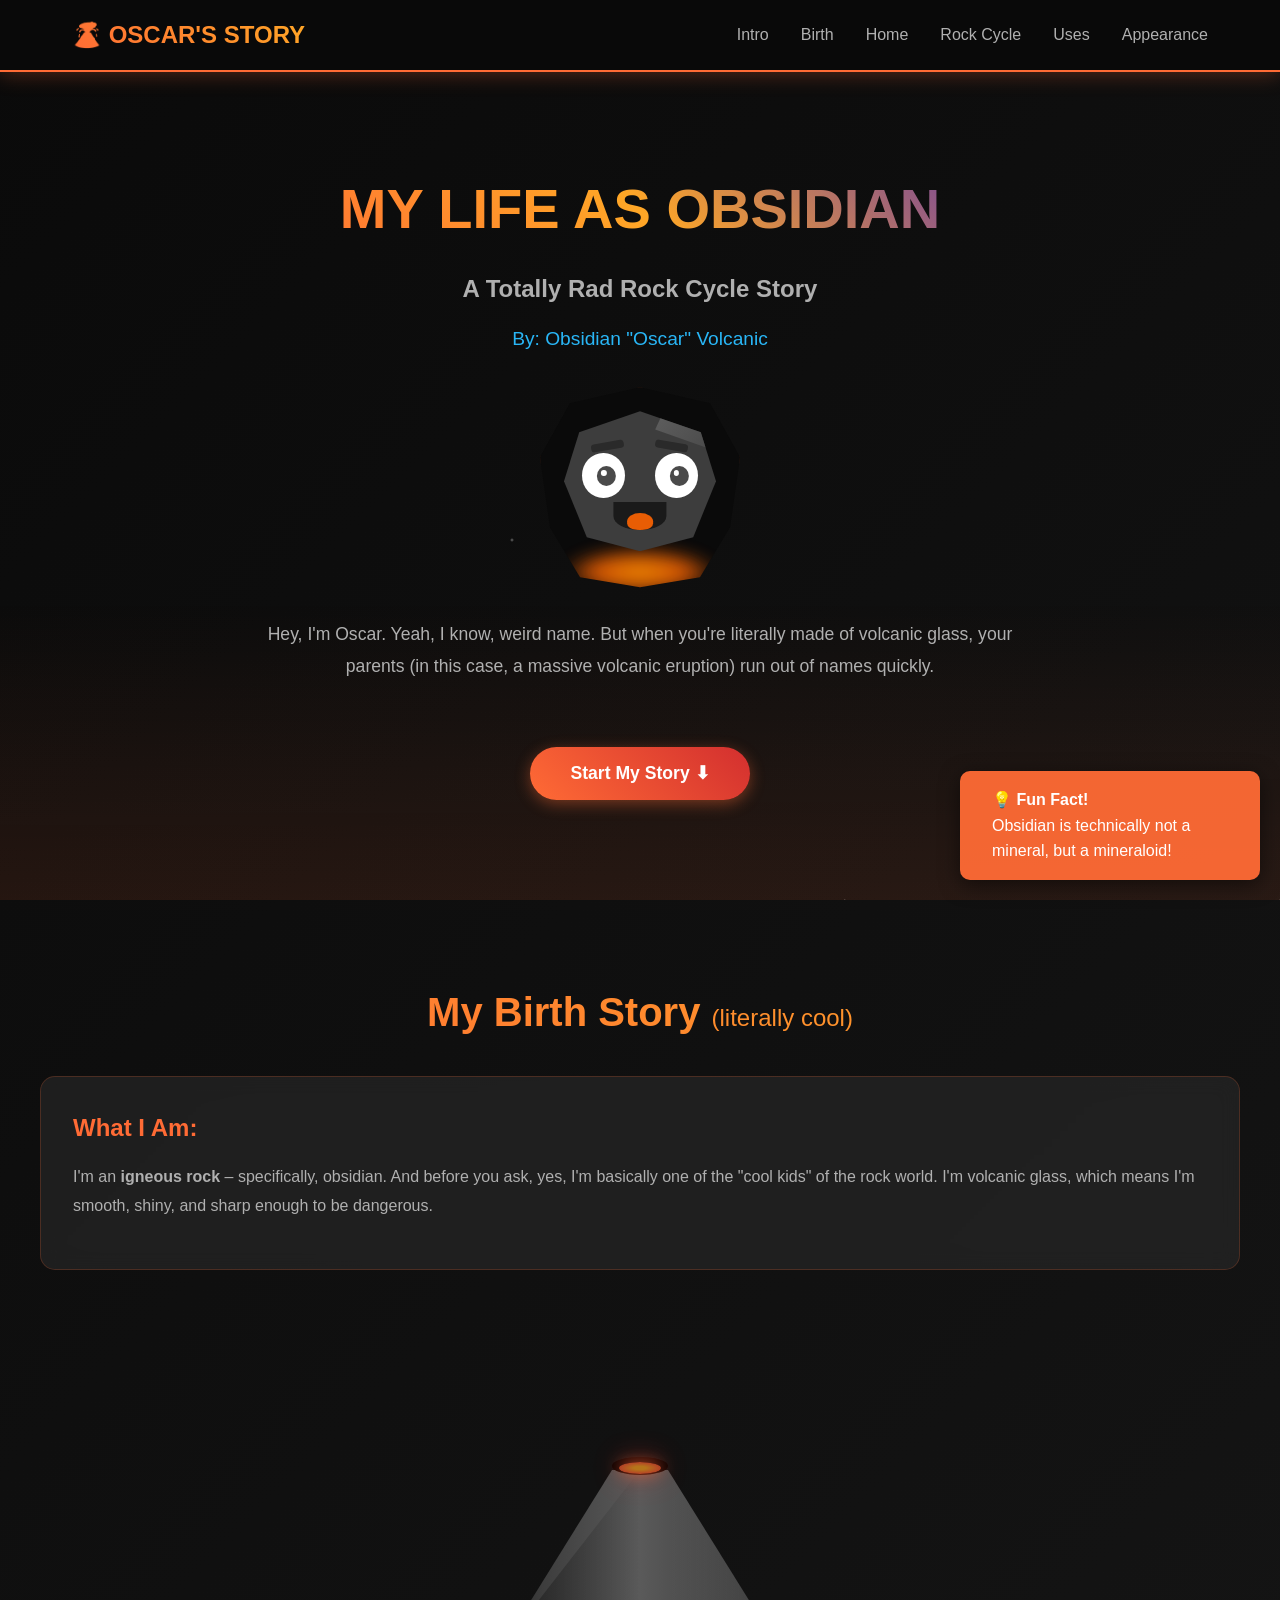
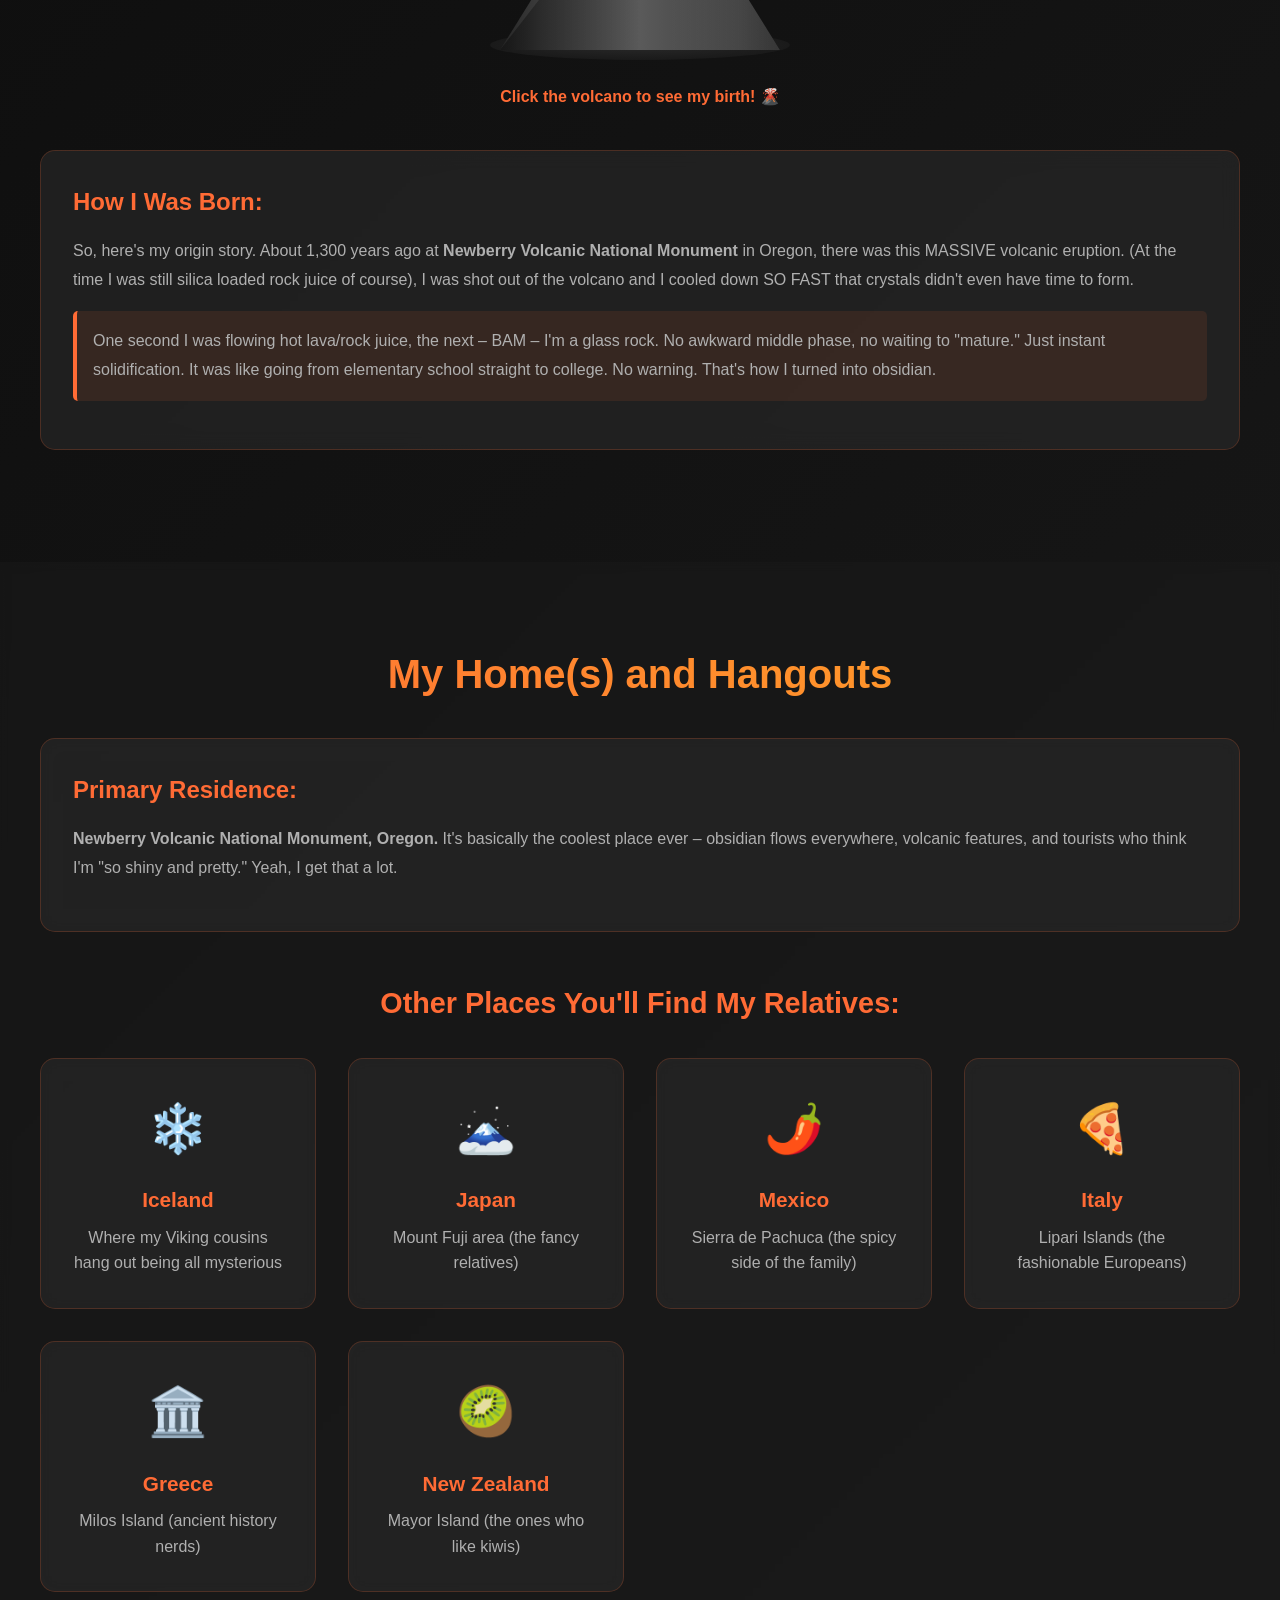
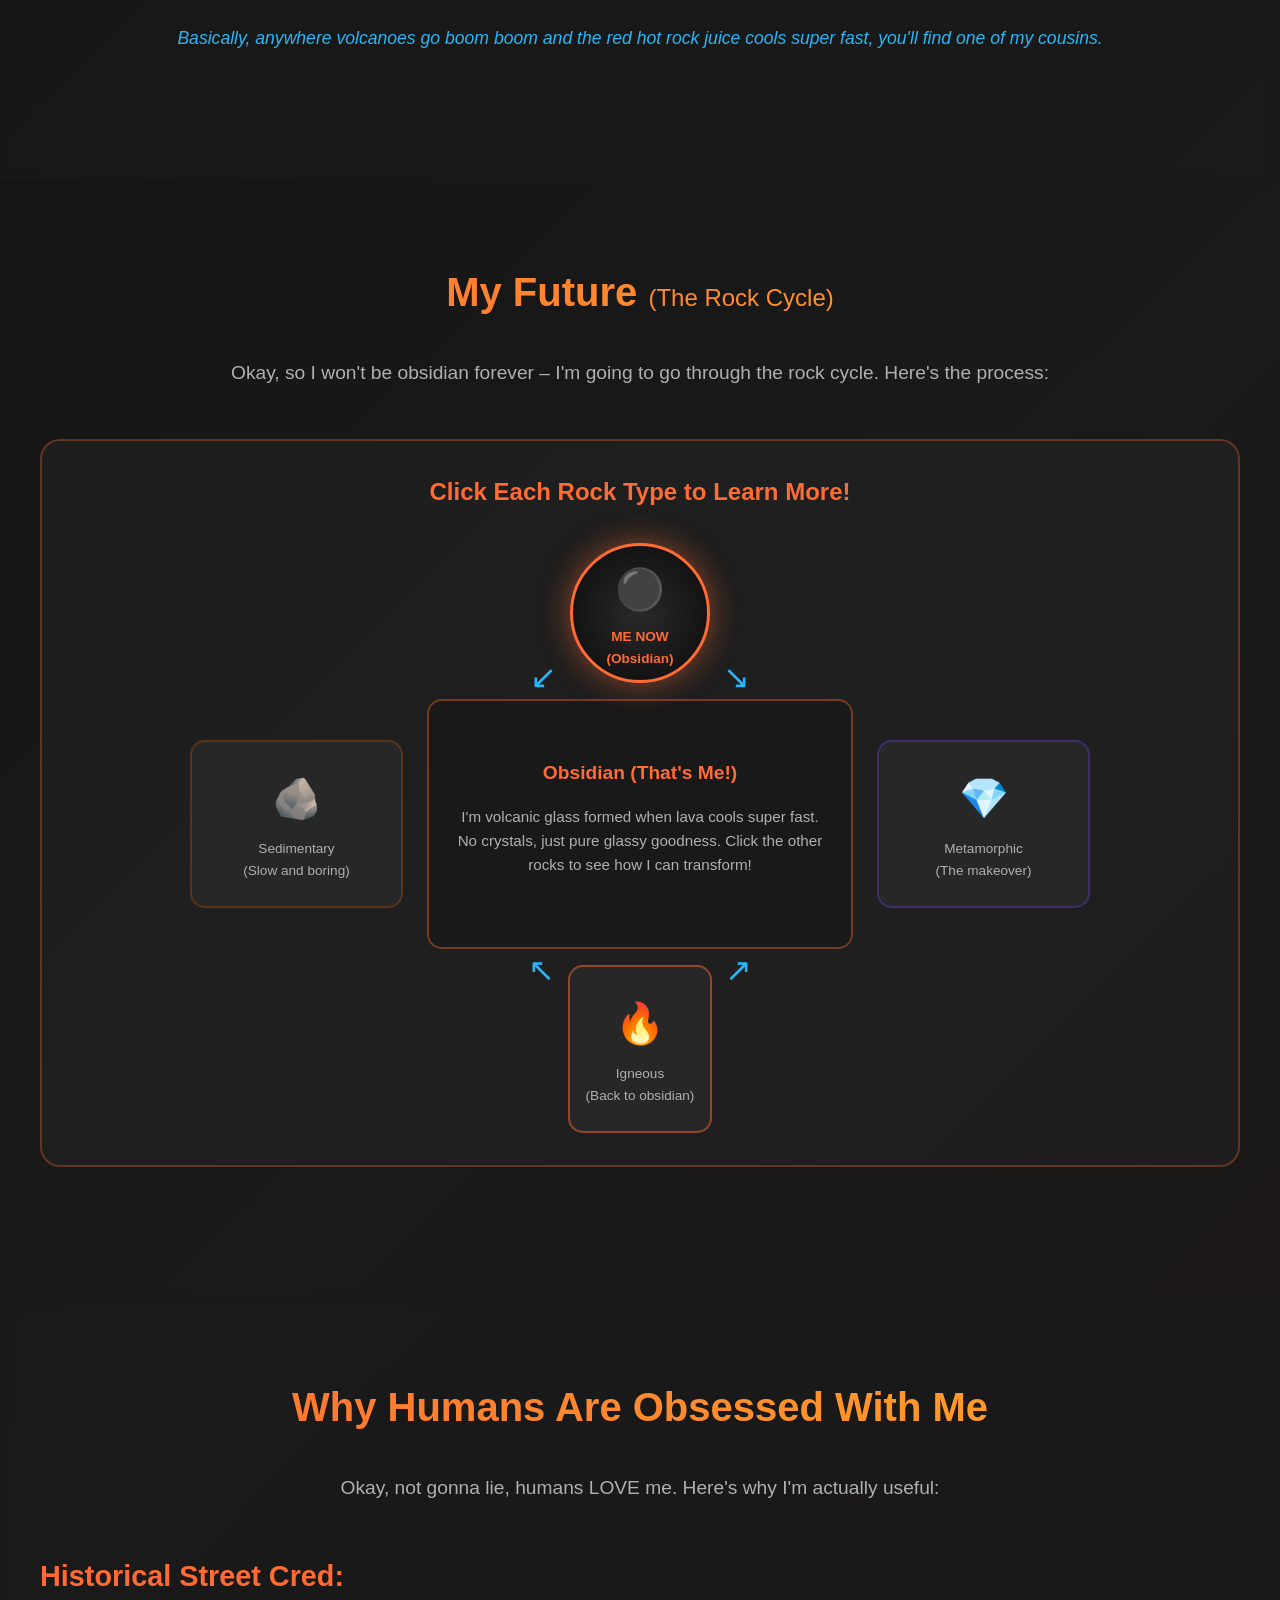
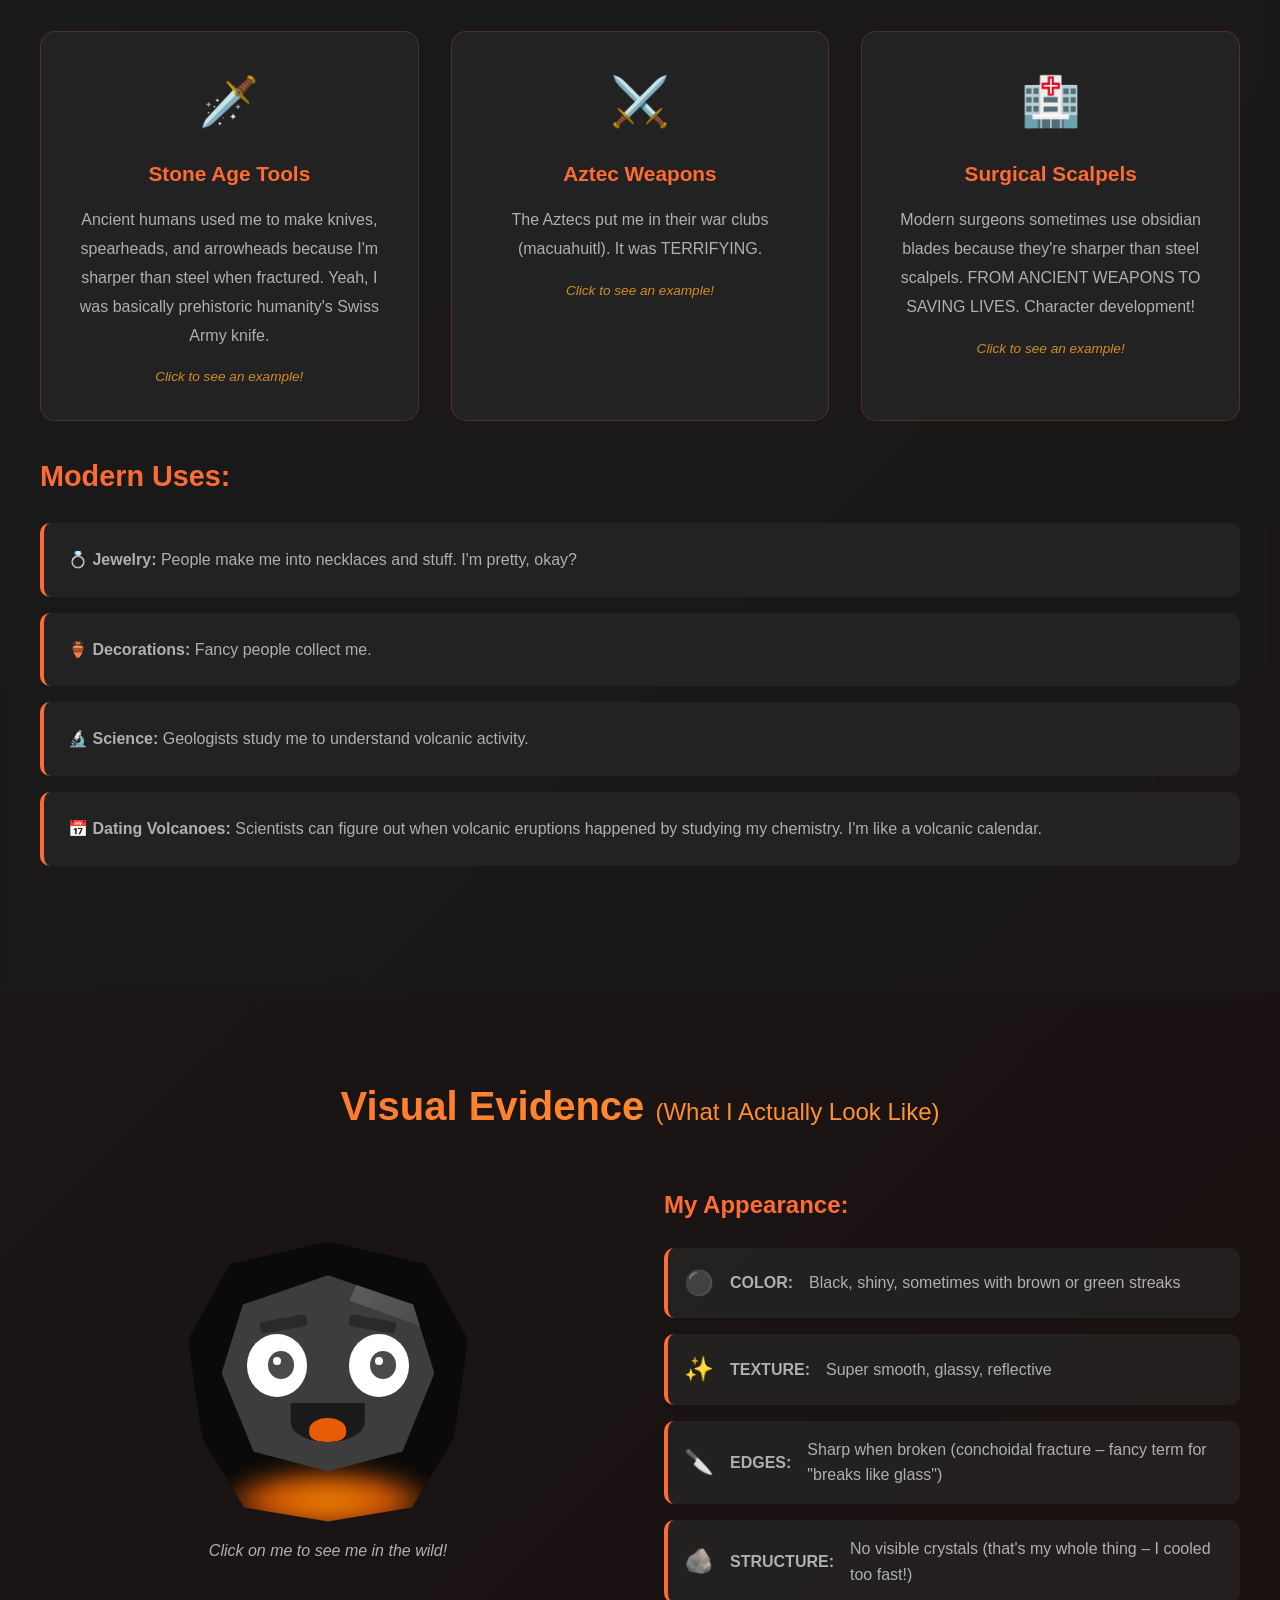
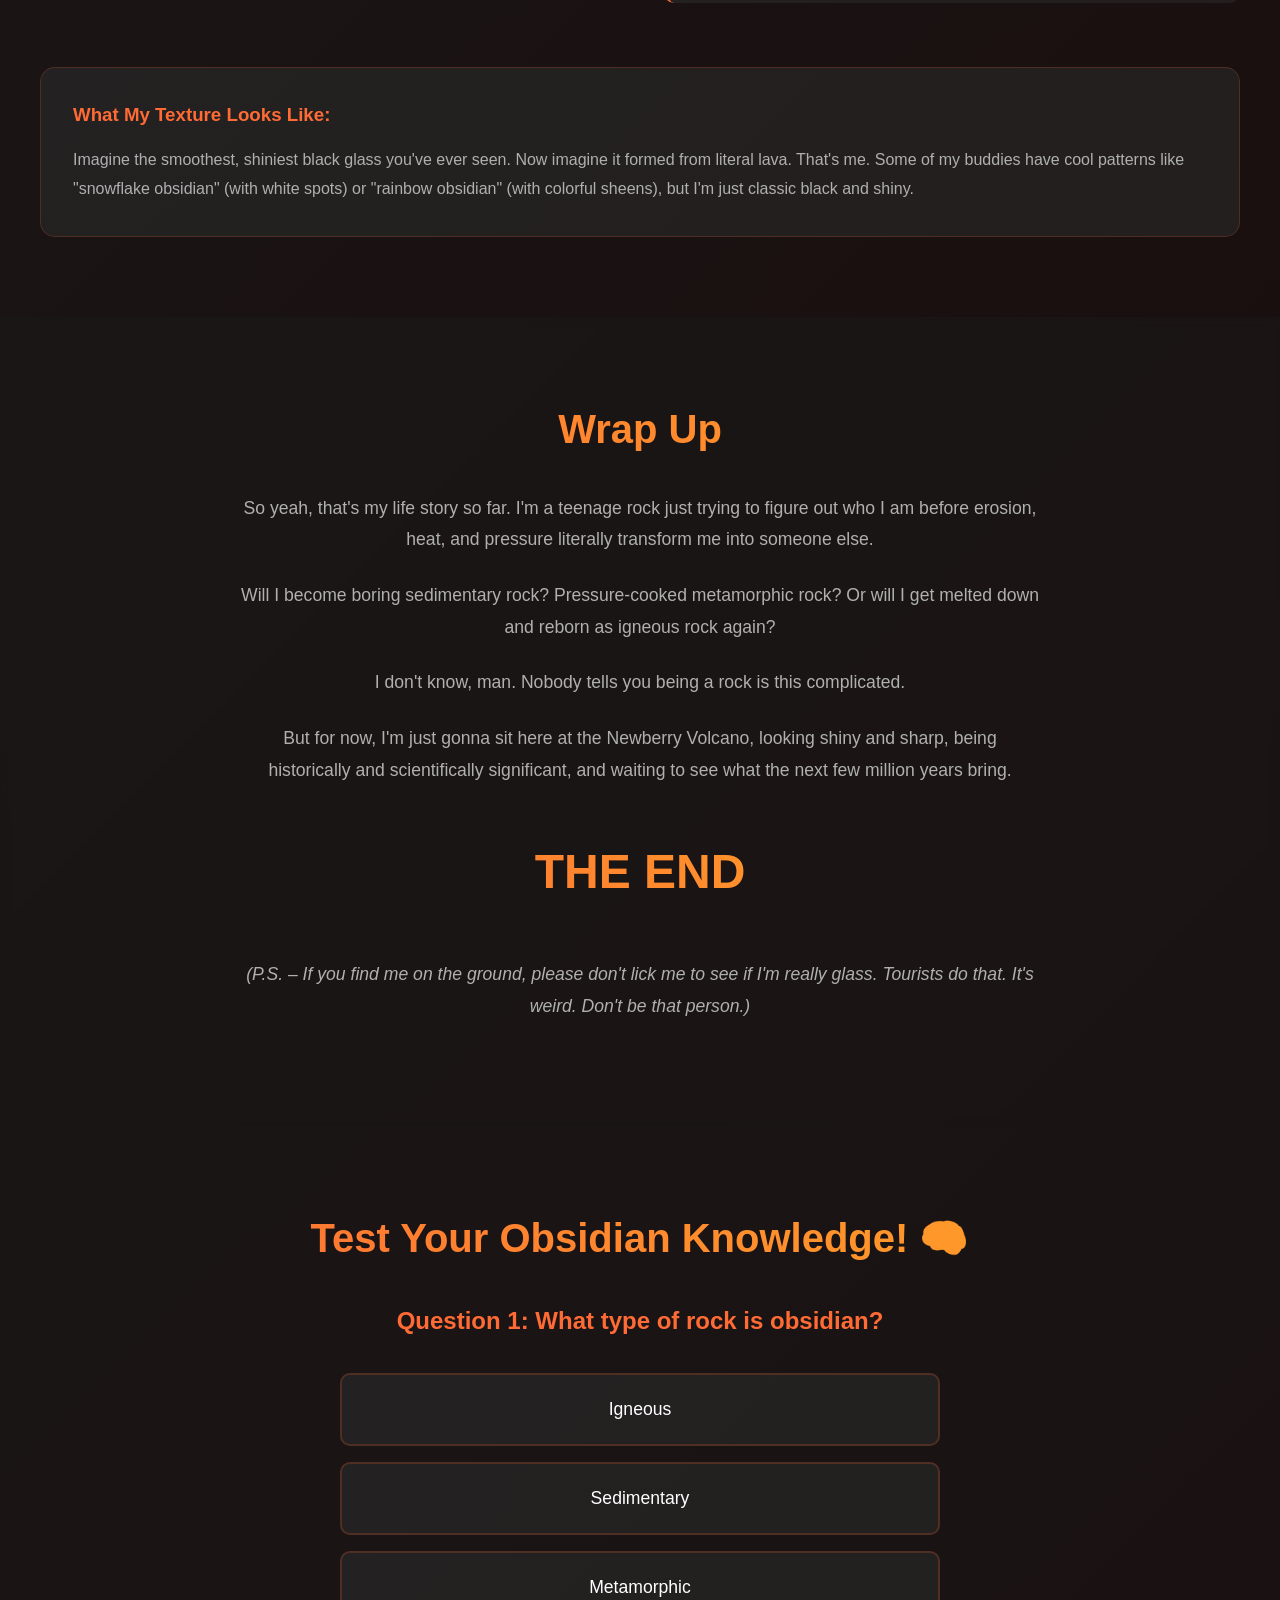
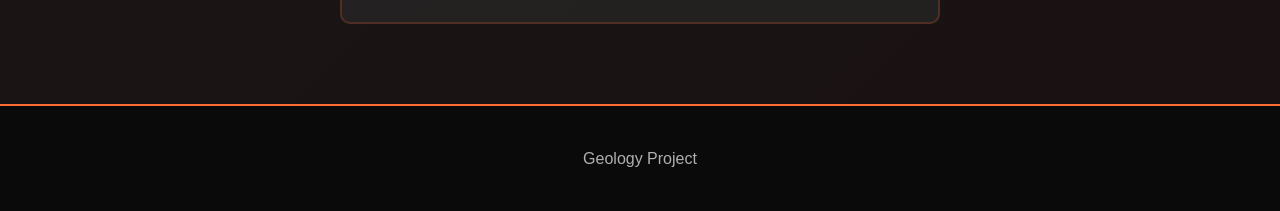
==== commit fc8bcb75: "updating quiz" ====
--- a/index.html
+++ b/index.html
@@ -449,9 +449,9 @@
 
         <div class="epilogue-content">
           <p>
-            So yeah, that's my life story so far. I'm a teenage rock (in
-            geological terms) just trying to figure out who I am before erosion,
-            heat, and pressure literally transform me into someone else.
+            So yeah, that's my life story so far. I'm a teenage rock just trying
+            to figure out who I am before erosion, heat, and pressure literally
+            transform me into someone else.
           </p>
 
           <p>
@@ -507,7 +507,7 @@
               </button>
               <button class="quiz-option" data-correct="false">Iceland</button>
               <button class="quiz-option" data-correct="true">
-                Newberry Volcanic National Monument, Oregon
+                Newberry Volcano, Oregon
               </button>
             </div>
           </div>
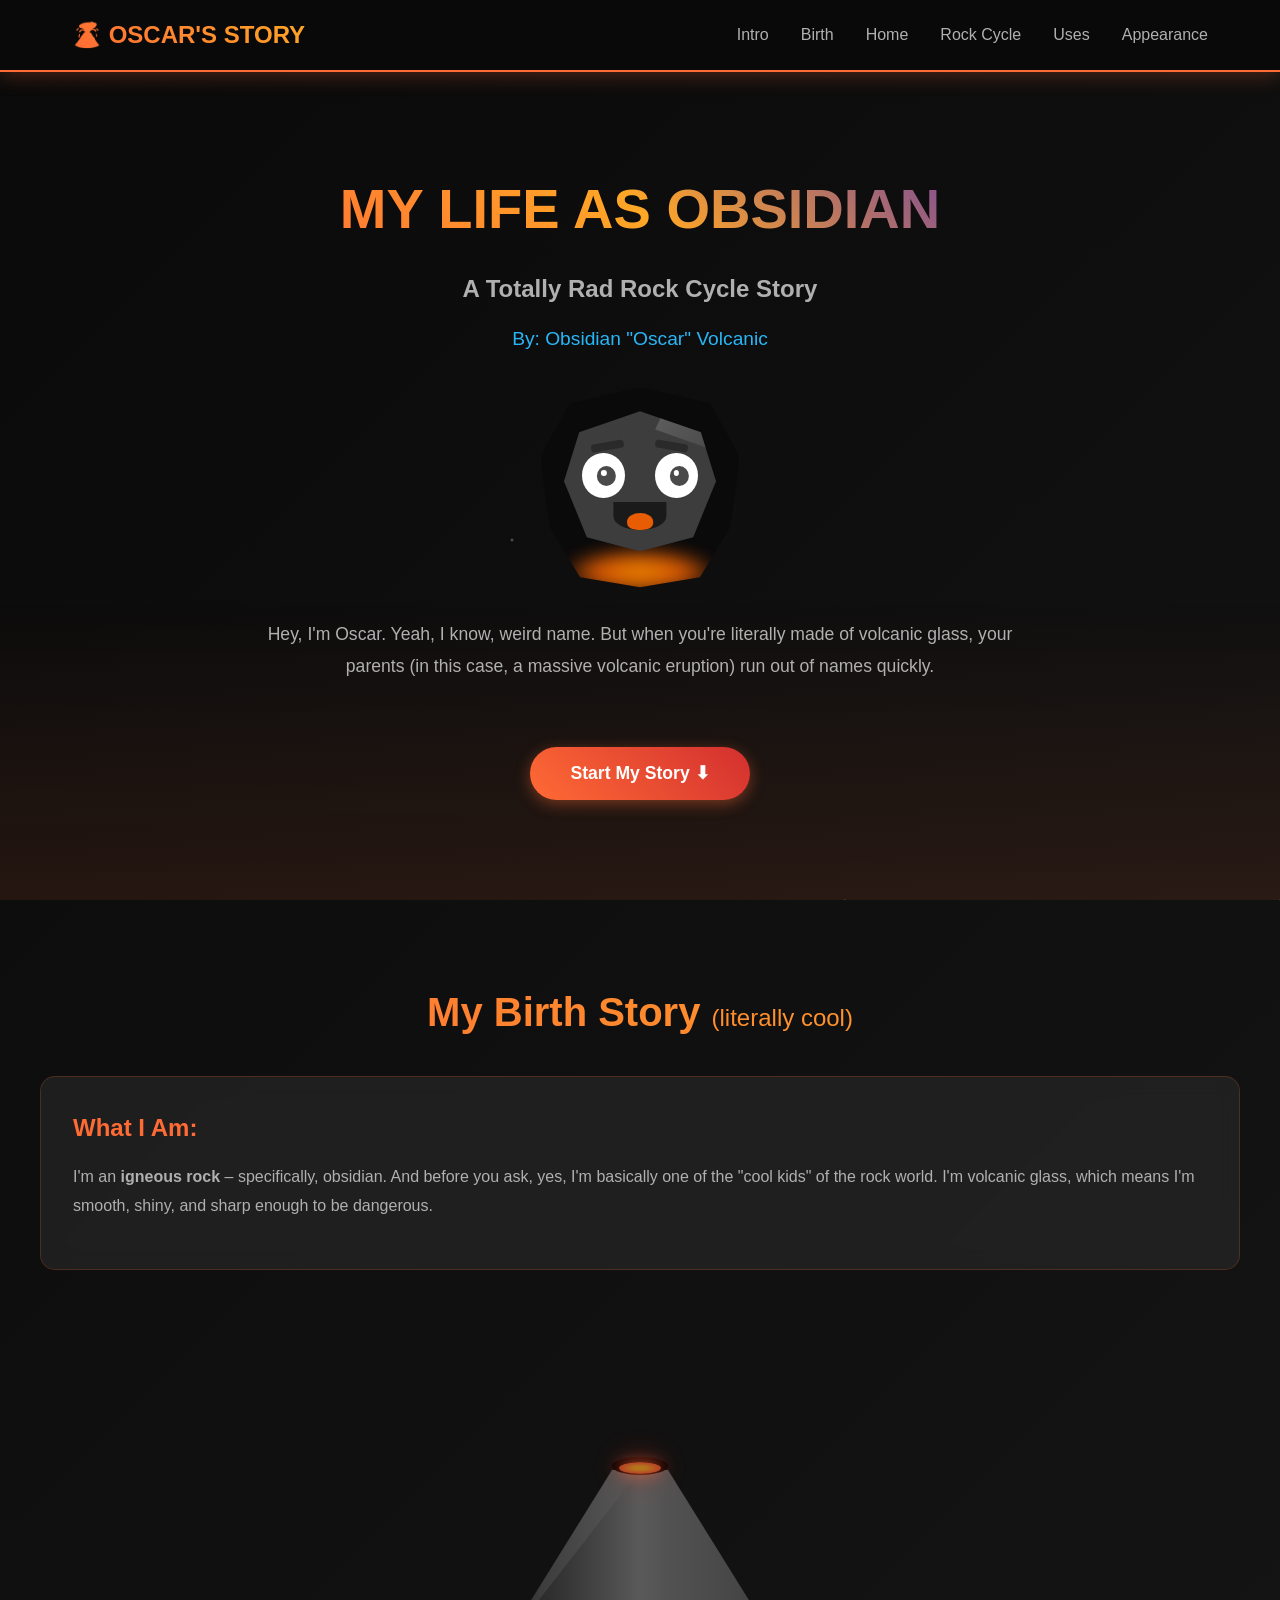
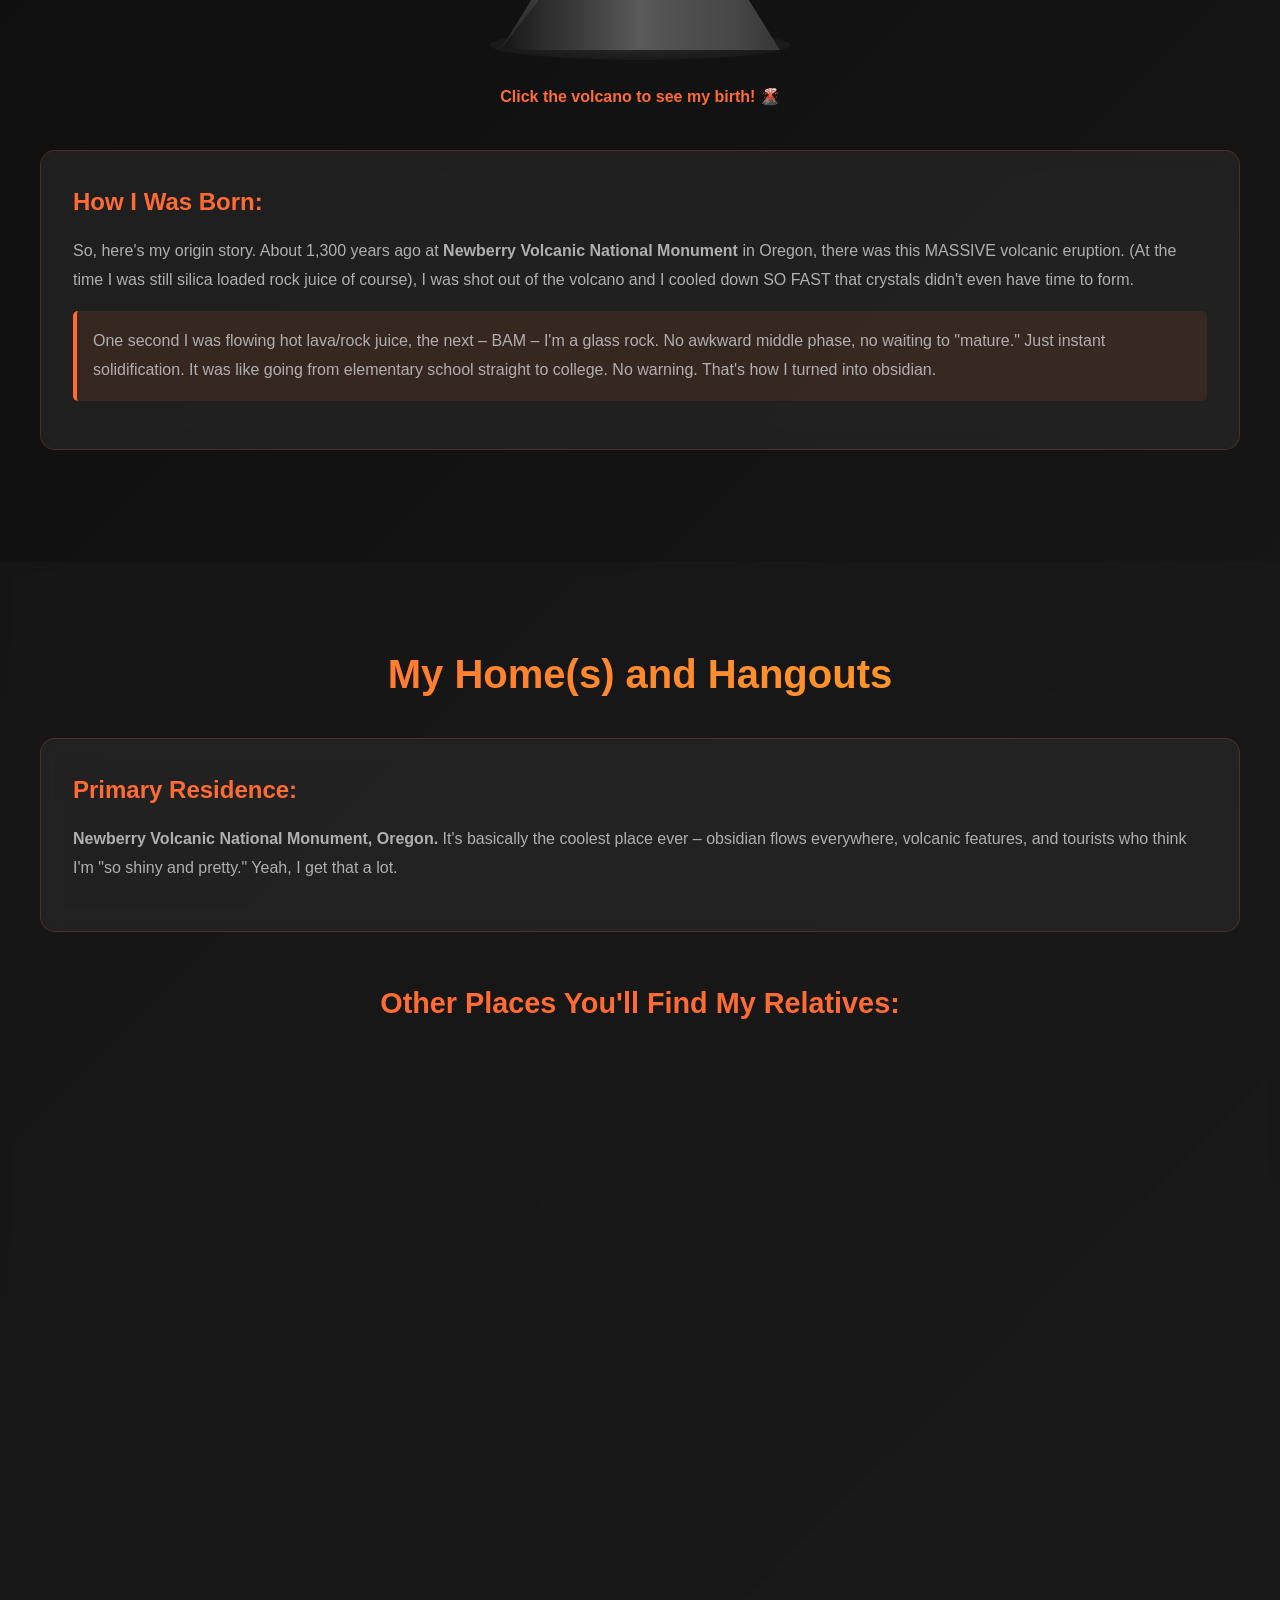
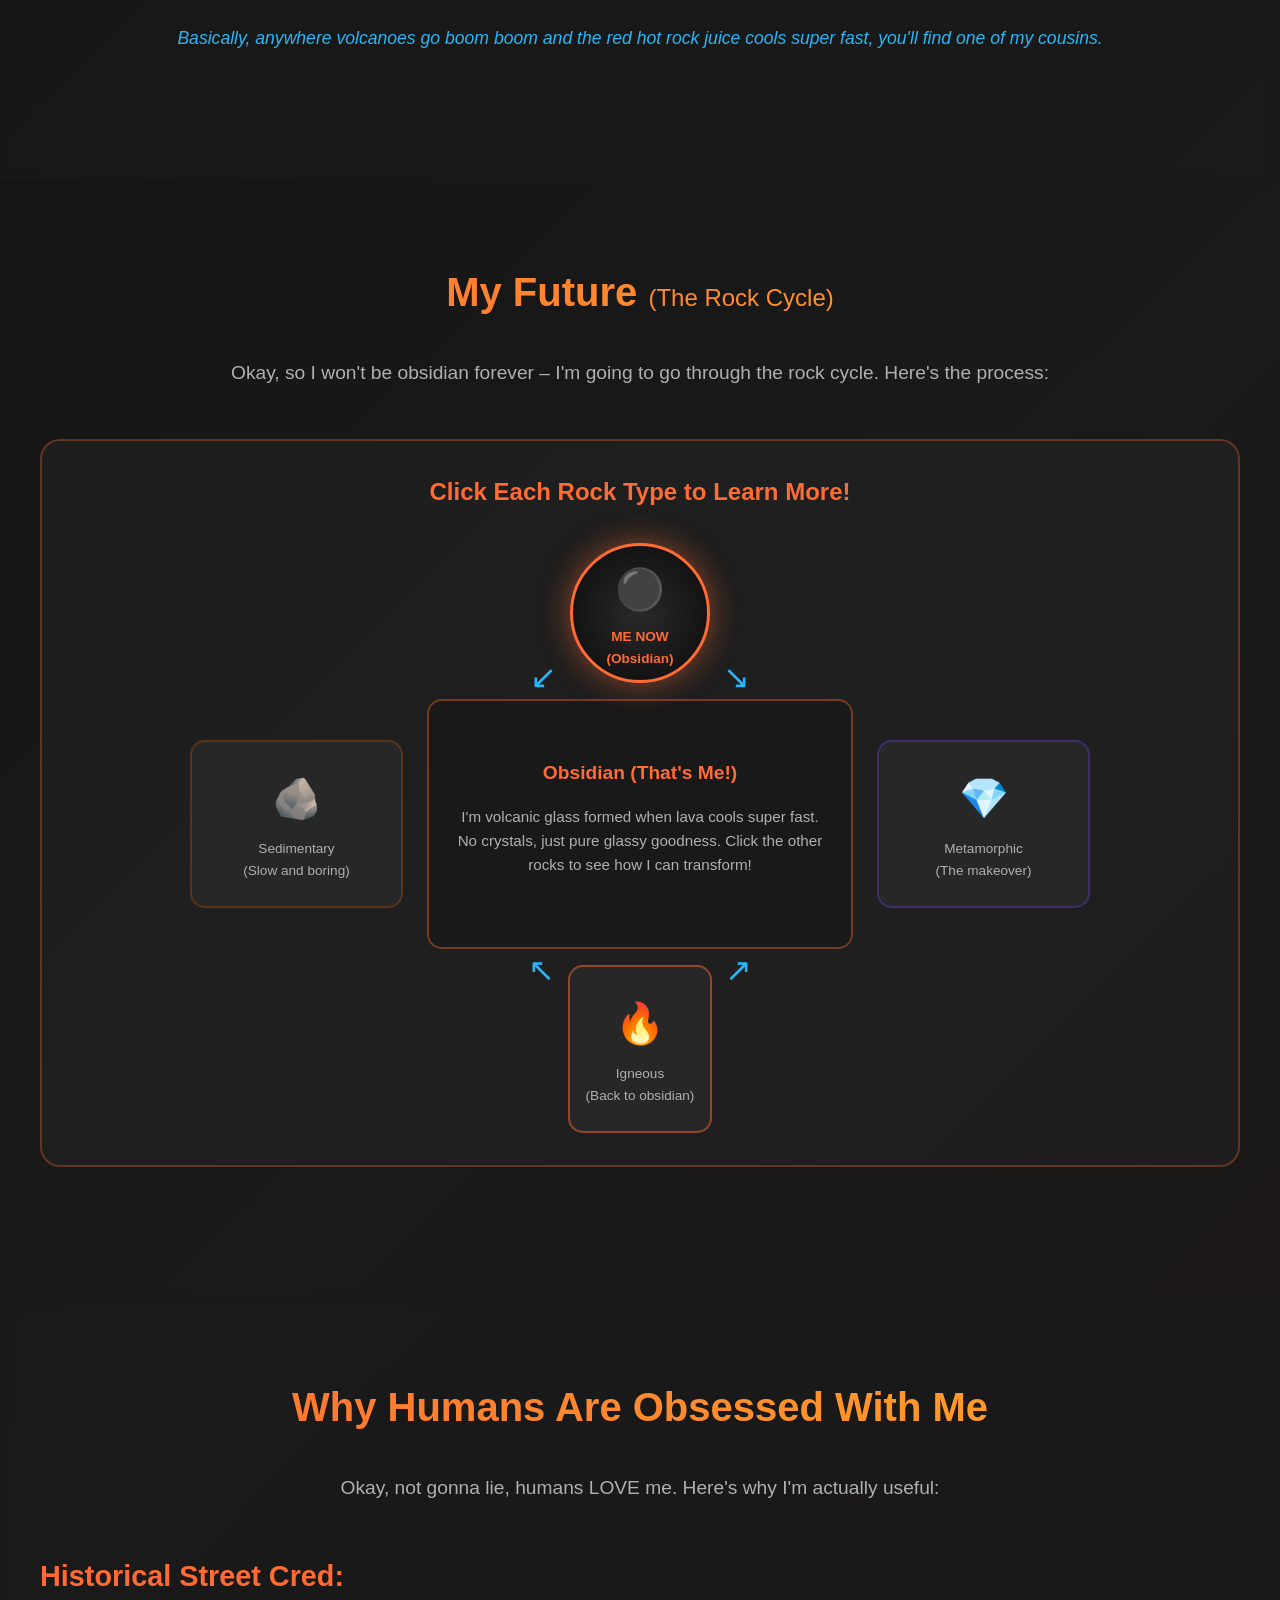
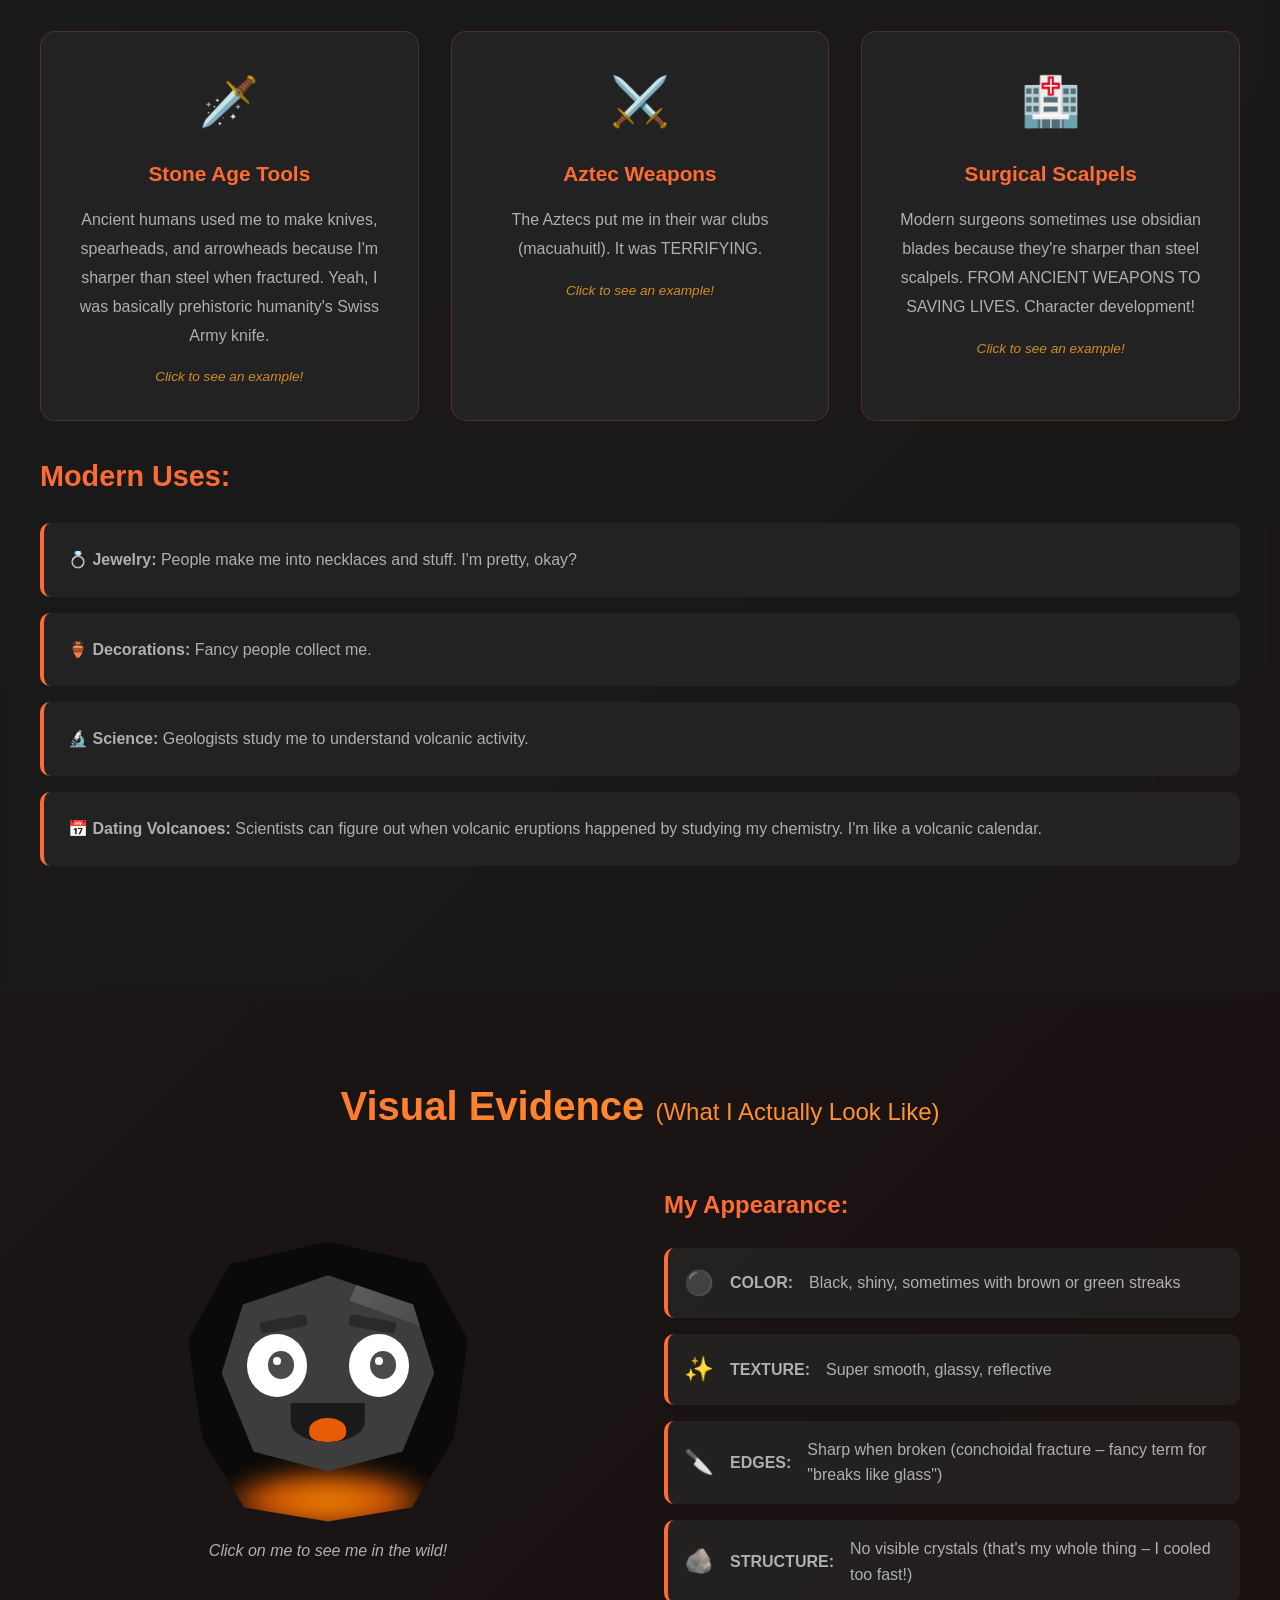
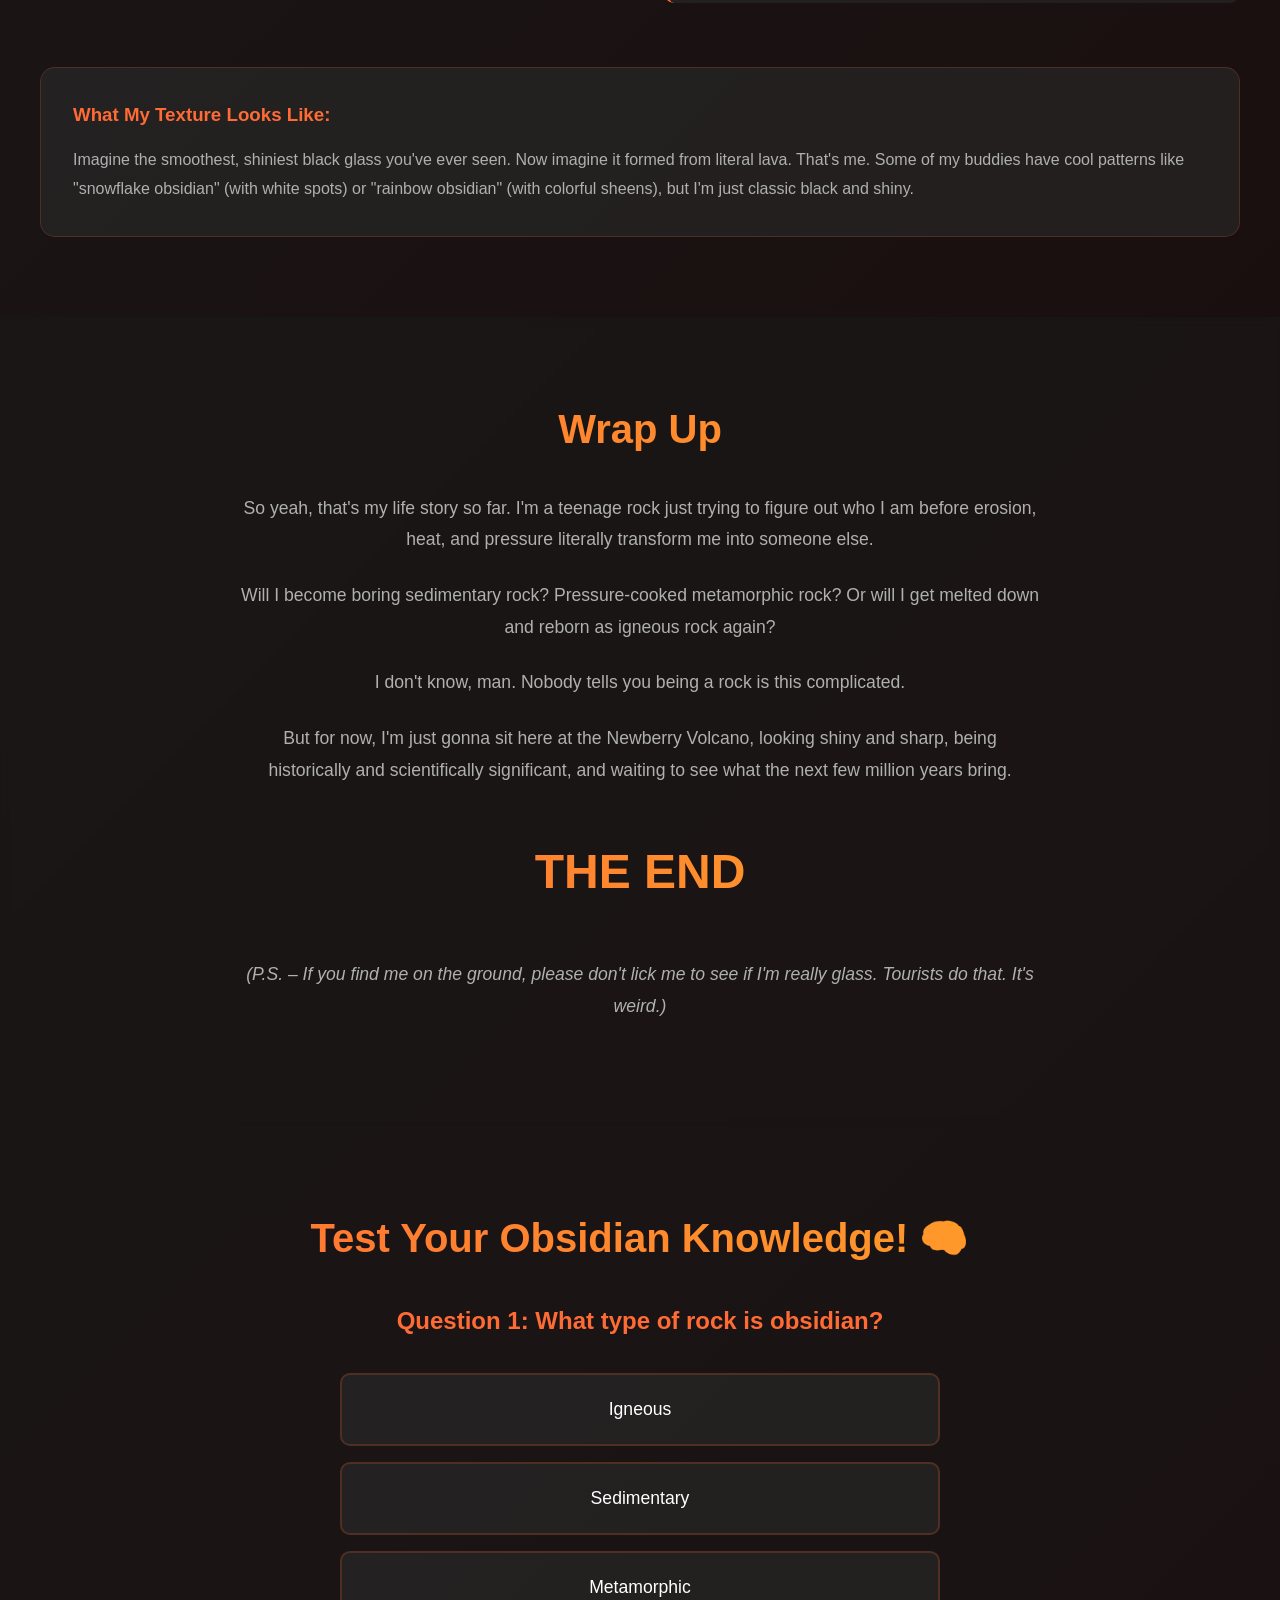
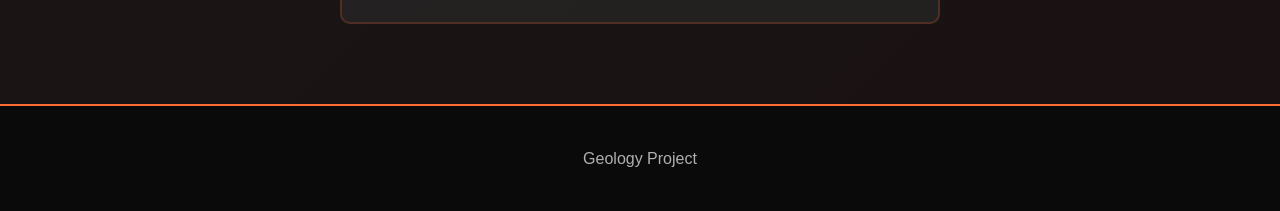
==== commit bc4555ba: "story update" ====
--- a/index.html
+++ b/index.html
@@ -475,8 +475,7 @@
 
           <p class="ps">
             (P.S. – If you find me on the ground, please don't lick me to see if
-            I'm really glass. Tourists do that. It's weird. Don't be that
-            person.)
+            I'm really glass. Tourists do that. It's weird.)
           </p>
         </div>
       </div>
